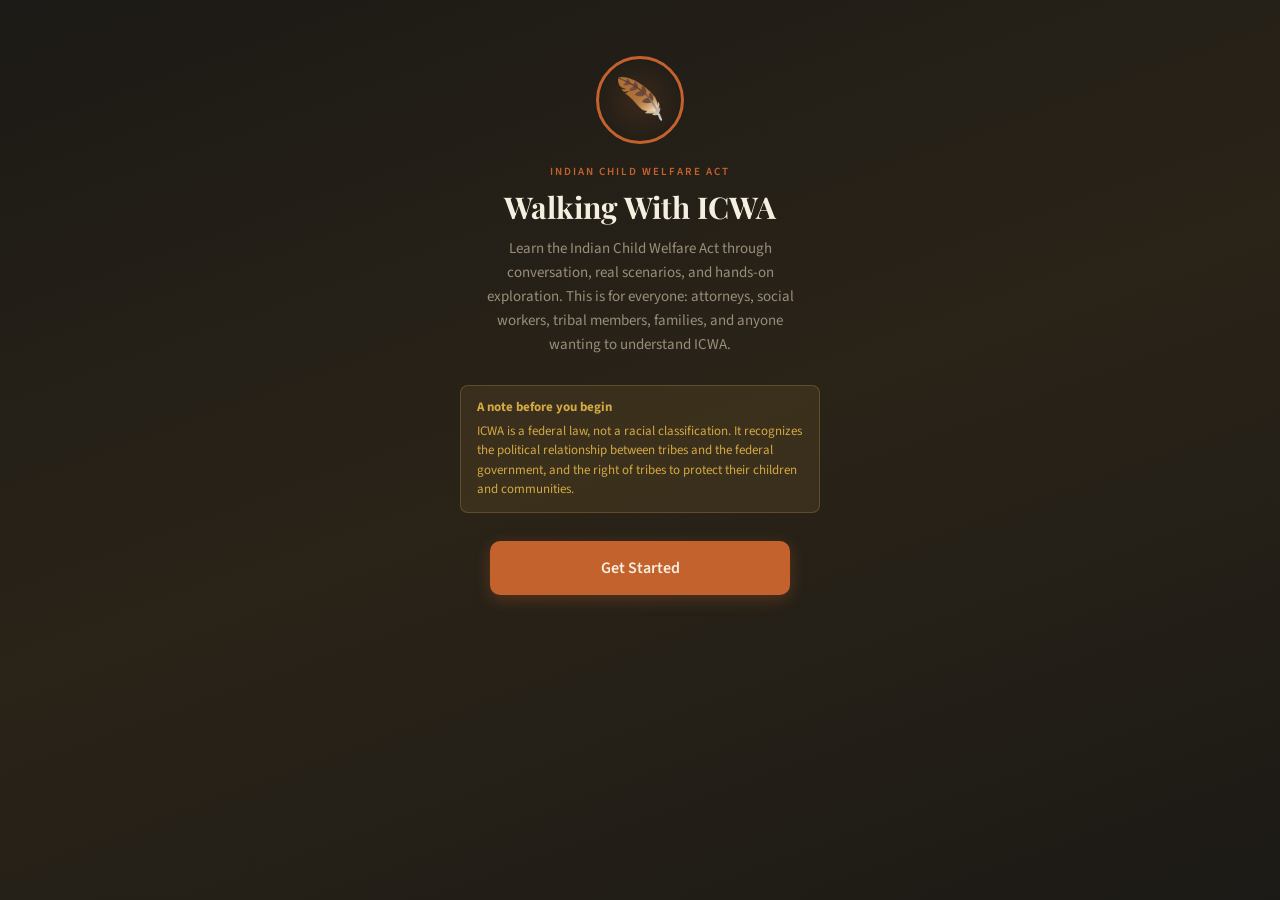
==== index.html @ f2e92f25 "moving around" ====
<!DOCTYPE html>
<html lang="en">
<head>
<meta charset="UTF-8">
<meta name="viewport" content="width=device-width, initial-scale=1.0, maximum-scale=1.0, user-scalable=no">
<title>Walking With ICWA</title>
<link href="https://fonts.googleapis.com/css2?family=Playfair+Display:wght@400;700&family=Source+Sans+3:wght@300;400;600&display=swap" rel="stylesheet">
<link rel="stylesheet" href="style.css">
</head>
<body>

<!-- ════════════ WELCOME ════════════ -->
<div id="screen-welcome" class="screen active">
  <div class="welcome-hero">
    <div class="welcome-badge-ring"><span>🪶</span></div>
    <div class="welcome-eyebrow">Indian Child Welfare Act</div>
    <h1 class="welcome-title">Walking With ICWA</h1>
    <p class="welcome-subtitle">Learn the Indian Child Welfare Act through conversation, real scenarios, and hands-on exploration. This is for everyone: attorneys, social workers, tribal members, families, and anyone wanting to understand ICWA.</p>
    <div class="welcome-note">
      <strong>A note before you begin</strong>
      ICWA is a federal law, not a racial classification. It recognizes the political relationship between tribes and the federal government, and the right of tribes to protect their children and communities.
    </div>
    <button class="btn-primary" onclick="showScreen('screen-perception')">Get Started</button>
  </div>
</div>

<!-- ════════════ PERCEPTION QUIZ ════════════ -->
<div id="screen-perception" class="screen scrollable">
  <div class="topbar"><span class="topbar-title">Before We Begin</span><div></div></div>
  <div style="flex:1;overflow-y:auto;-webkit-overflow-scrolling:touch;overscroll-behavior-y:contain;padding-bottom:40px;">
    <div class="perception-card">
      <p style="text-align: center;">These answers are not recorded. There are no wrong answers.</p>
    </div>
    <div class="perception-card">
      <div class="card-title">How familiar are you with ICWA?</div>
      <div class="level-selector">
        <button class="level-btn" onclick="setPerception(0,this)">Just Getting Started</button>
        <button class="level-btn" onclick="setPerception(0,this)">I Know a Little</button>
        <button class="level-btn" onclick="setPerception(0,this)">Pretty Familiar</button>
      </div>
    </div>
    <div class="perception-card">
      <div class="card-title">What brings you here?</div>
      <div class="level-selector">
        <button class="level-btn" onclick="setPerception(1,this)">Work / Career</button>
        <button class="level-btn" onclick="setPerception(1,this)">Personal / Family</button>
        <button class="level-btn" onclick="setPerception(1,this)">School / Learning</button>
        <button class="level-btn" onclick="setPerception(1,this)">Community / Tribal</button>
      </div>
    </div>
    <div style="padding:20px 16px;text-align:center;">
      <button class="btn-primary" onclick="finishPerception()">Continue</button>
    </div>
  </div>
</div>

<!-- ════════════ TIMELINE ════════════ -->
<div id="screen-timeline" class="screen scrollable">
  <div class="topbar">
    <button class="back-btn" onclick="showScreen('screen-hub')">Back</button>
    <span class="topbar-title">The Story of ICWA</span>
    <div></div>
  </div>
  <div style="flex:1;overflow-y:auto;-webkit-overflow-scrolling:touch;overscroll-behavior-y:contain;padding-bottom:100px;">
    <div class="perception-card">
      <p>Before we explore the details, let us walk through the history. Understanding where ICWA came from helps everything else make sense. <strong>Tap any event to learn more.</strong></p>
    </div>
    <div class="timeline-section">
      <div class="timeline-heading">A Brief History of ICWA</div>
      <div class="timeline" id="timeline-container"></div>
    </div>
    <button class="btn-primary" onclick="showScreen('screen-hub')" style="margin-bottom:20px;">Continue to Learn</button>
  </div>
  <nav class="nav-bottom">
    <button class="nav-item" onclick="showScreen('screen-hub')"><span>🗺</span><span>Explore</span></button>
    <button class="nav-item active" onclick="showScreen('screen-timeline')"><span>🕐</span><span>Timeline</span></button>
    <button class="nav-item" onclick="showScreen('screen-badges')"><span>🏅</span><span>Badges</span></button>
    <button class="nav-item" onclick="showScreen('screen-thankyou')"><span>🪶</span><span>Thank You</span></button>
  </nav>
</div>

<!-- ════════════ HUB ════════════ -->
<div id="screen-hub" class="screen scrollable">
  <div class="topbar">
    <span class="topbar-title">Walking With ICWA</span>
    <div class="badge-count"><span>🏅</span><span id="badge-count-display">0 / 12</span></div>
  </div>
  <div style="flex:1;overflow-y:auto;-webkit-overflow-scrolling:touch;overscroll-behavior-y:contain;padding-bottom:90px;text-align:center;">
    <div class="hub-header">
      <div class="hub-greeting">Where would you like to explore?</div>
      <h2 class="hub-title">Choose Your Path</h2>
      <p class="hub-desc">Each section walks you through ICWA from a different angle. You do not need to go in order. Every section starts simple and builds from there.</p>
      <button class="btn-secondary btn-full" onclick="openResources()">📚 Resources</button>
    </div>
    <div class="progress-label"><span>Overall Progress</span><span id="progress-pct">0%</span></div>
    <div class="progress-bar-wrap"><div class="progress-bar-fill" id="progress-bar" style="width:0%"></div></div>

    <div class="category-cards">
      <div class="category-card card-courthouse" onclick="openSection('courthouse')">
        <div class="card-inner">
          <div class="card-emoji">⚖️</div>
          <div class="card-content">
            <div class="card-category" style="color:#d08060">Legal Process</div>
            <div class="card-title">The Courthouse</div>
            <div class="card-desc">Court proceedings, roles, legal standards, and what the law requires at each stage.</div>
            <div class="card-progress-bar"><div class="card-progress-fill" id="prog-courthouse" style="width:0%"></div></div>
          </div>
          <div class="card-status status-available" id="status-courthouse">Start</div>
        </div>
      </div>
      <div class="category-card card-court" onclick="openSection('court-knowledge')">
        <div class="card-inner">
          <div class="card-emoji">📜</div>
          <div class="card-content">
            <div class="card-category" style="color:#b090e0">Court Language</div>
            <div class="card-title">Court Knowledge</div>
            <div class="card-desc">Legal terms, language, and how courts work.</div>
            <div class="card-progress-bar"><div class="card-progress-fill" id="prog-court-knowledge" style="width:0%"></div></div>
          </div>
          <div class="card-status status-available" id="status-court-knowledge">Start</div>
        </div>
      </div>
      <div class="category-card card-tribe" onclick="openSection('tribal')">
        <div class="card-inner">
          <div class="card-emoji">🦅</div>
          <div class="card-content">
            <div class="card-category" style="color:#80b080">Tribal Government</div>
            <div class="card-title">Tribe, Sovereignty and Notice</div>
            <div class="card-desc">Tribal jurisdiction, sovereignty, the importance of notice, and working with tribes as partners.</div>
            <div class="card-progress-bar"><div class="card-progress-fill" id="prog-tribal" style="width:0%"></div></div>
          </div>
          <div class="card-status status-available" id="status-tribal">Start</div>
        </div>
      </div>
      <div class="category-card card-household" onclick="openSection('household')">
        <div class="card-inner">
          <div class="card-emoji">🏠</div>
          <div class="card-content">
            <div class="card-category" style="color:#80b0d0">The Family</div>
            <div class="card-title">Household, Placement and Best Interest</div>
            <div class="card-desc">Families, placements, active efforts, and what "best interest" really means under ICWA.</div>
            <div class="card-progress-bar"><div class="card-progress-fill" id="prog-household" style="width:0%"></div></div>
          </div>
          <div class="card-status status-available" id="status-household">Start</div>
        </div>
      </div>
    </div>

    <div class="section-label">Real Scenarios</div>
    <div class="category-cards">
      <div class="category-card card-hypo" onclick="openHypo(0)">
        <div class="card-inner">
          <div class="card-emoji">📂</div>
          <div class="card-content">
            <div class="card-category" style="color:var(--clay)">Hypothetical 1</div>
            <div class="card-title">The Case of A.N.</div>
            <div class="card-desc">A 7-year-old Blackfeet child in non-Native foster care for 12 months. Extended family has not been explored.</div>
            <div class="hypo-tags"><span class="hypo-tag">Placement Preferences</span><span class="hypo-tag">Diligent Search</span><span class="hypo-tag">Tribal Consultation</span></div>
          </div>
          <div class="card-status status-available" id="status-hypo0">Start</div>
        </div>
      </div>
      <div class="category-card card-hypo" onclick="openHypo(1)">
        <div class="card-inner">
          <div class="card-emoji">📂</div>
          <div class="card-content">
            <div class="card-category" style="color:var(--clay)">Hypothetical 2</div>
            <div class="card-title">The Case of E.L.</div>
            <div class="card-desc">A 4-year-old Crow Tribe member whose fit father is being denied custody over work hours and apartment size.</div>
            <div class="hypo-tags"><span class="hypo-tag">Active Efforts</span><span class="hypo-tag">Placement Preferences</span></div>
          </div>
          <div class="card-status status-available" id="status-hypo1">Start</div>
        </div>
      </div>
      <div class="category-card card-hypo" onclick="openHypo(2)">
        <div class="card-inner">
          <div class="card-emoji">📂</div>
          <div class="card-content">
            <div class="card-category" style="color:var(--clay)">Hypothetical 3</div>
            <div class="card-title">The Case of K.G.</div>
            <div class="card-desc">A 10-year-old Three Affiliated Tribes member living safely with her grandmother, but the state opened a case anyway.</div>
            <div class="hypo-tags"><span class="hypo-tag">Evidentiary Burdens</span><span class="hypo-tag">Indian Custodian Rights</span></div>
          </div>
          <div class="card-status status-available" id="status-hypo2">Start</div>
        </div>
      </div>
    </div>

    <div class="section-label">Building a Case</div>
    <div class="category-cards">
      <div class="category-card card-building" onclick="openSection('case-builder')">
        <div class="card-inner">
          <div class="card-emoji">📋</div>
          <div class="card-content">
            <div class="card-category" style="color:#c8a830">Case Work</div>
            <div class="card-title">Building an ICWA Case</div>
            <div class="card-desc">Walk through the steps of an ICWA case from start to finish.</div>
          </div>
          <div class="card-status status-available">View</div>
        </div>
      </div>
    </div>

    <div class="badges-preview">
      <div class="badges-preview-title">Your Badges</div>
      <div class="badges-row" id="badges-display"></div>
    </div>

    <div style="padding: 16px 16px 8px;">
      <button class="btn-danger" onclick="confirmReset()">↺ Reset All Progress</button>
    </div>
    <div style="height:10px;"></div>
  </div>
  <nav class="nav-bottom">
    <button class="nav-item active" onclick="showScreen('screen-hub')"><span>🗺</span><span>Explore</span></button>
    <button class="nav-item" onclick="showScreen('screen-timeline')"><span>🕐</span><span>Timeline</span></button>
    <button class="nav-item" onclick="showScreen('screen-badges')"><span>🏅</span><span>Badges</span></button>
    <button class="nav-item" onclick="showScreen('screen-thankyou')"><span>🪶</span><span>Thank You</span></button>
  </nav>
</div>

<!-- ════════════ DIALOGUE ════════════ -->
<div id="screen-dialogue" class="screen">
  <div class="dialogue-topbar">
    <button class="back-btn" onclick="exitDialogue()">← Back</button>
    <div class="dialogue-progress-wrap"><div class="dialogue-progress-fill" id="dialogue-progress" style="width:0%"></div></div>
    <span class="dialogue-progress-text" id="dialogue-progress-text">1/5</span>
  </div>
  <div class="dialogue-area" id="dialogue-area"></div>
  <div class="choices-bar" id="choices-bar"></div>
</div>

<!-- ════════════ RESULTS ════════════ -->
<div id="screen-results" class="screen scrollable">
  <div class="topbar">
    <button class="back-btn" onclick="showScreen('screen-hub')">Home</button>
    <span class="topbar-title">Results</span>
    <div></div>
  </div>
  <div style="flex:1;overflow-y:auto;-webkit-overflow-scrolling:touch;overscroll-behavior-y:contain;padding:20px 16px 60px;" id="results-content"></div>
</div>

<!-- ════════════ BADGES ════════════ -->
<div id="screen-badges" class="screen scrollable">
  <div class="topbar">
    <button class="back-btn" onclick="showScreen('screen-hub')">Back</button>
    <span class="topbar-title">My Progress</span>
    <div></div>
  </div>
  <div style="flex:1;overflow-y:auto;-webkit-overflow-scrolling:touch;overscroll-behavior-y:contain;padding-bottom:90px;">
    <div style="padding:24px 20px;text-align:center;">
      <div style="font-size:48px;margin-bottom:12px;">🪶</div>
      <h2 style="font-family:'Playfair Display',serif;font-size:22px;color:var(--cream);margin-bottom:8px;">Your Badges</h2>
      <p style="font-size:14px;color:var(--light);line-height:1.5;" id="badge-count-text">0 of 12 earned</p>
    </div>
    <div class="badges-grid" id="badges-grid"></div>
    <div class="perception-card" style="text-align:center;">
      <p>Complete sections and scenarios to earn badges. Score 80% or higher on a section to unlock its badge.</p>
    </div>
  </div>
  <nav class="nav-bottom">
    <button class="nav-item" onclick="showScreen('screen-hub')"><span>🗺</span><span>Explore</span></button>
    <button class="nav-item" onclick="showScreen('screen-timeline')"><span>🕐</span><span>Timeline</span></button>
    <button class="nav-item active" onclick="showScreen('screen-badges')"><span>🏅</span><span>Badges</span></button>
    <button class="nav-item" onclick="showScreen('screen-thankyou')"><span>🪶</span><span>Thank You</span></button>
  </nav>
</div>

<!-- ════════════ THANK YOU ════════════ -->
<div id="screen-thankyou" class="screen scrollable">
  <div class="topbar">
    <button class="back-btn" onclick="showScreen('screen-hub')">Back</button>
    <span class="topbar-title">Thank You</span>
    <div></div>
  </div>
  <div style="flex:1;overflow-y:auto;-webkit-overflow-scrolling:touch;overscroll-behavior-y:contain;padding-bottom:90px;">
    <div class="thankyou-content">
      <div class="thankyou-icon">🌱</div>
      <h2 class="thankyou-title">Keep Walking Forward</h2>
      <p class="thankyou-text">ICWA exists to ensure that Native children remain connected to Native families and communities. Every person who learns these protections helps keep that promise alive.</p>
      <p class="thankyou-text" style="font-weight:600;">Thank you for taking the time to learn.</p>
      <p class="thankyou-text" style="font-size:12px;margin-top:16px;">from the University of Montana</p>
      <button class="btn-secondary" onclick="showScreen('screen-hub')" style="margin-top:20px;">Back to Home</button>
    </div>
  </div>
  <nav class="nav-bottom">
    <button class="nav-item" onclick="showScreen('screen-hub')"><span>🗺</span><span>Explore</span></button>
    <button class="nav-item" onclick="showScreen('screen-timeline')"><span>🕐</span><span>Timeline</span></button>
    <button class="nav-item" onclick="showScreen('screen-badges')"><span>🏅</span><span>Badges</span></button>
    <button class="nav-item active" onclick="showScreen('screen-thankyou')"><span>🪶</span><span>Thank You</span></button>
  </nav>
</div>

<!-- ════════════ BADGE POPUP ════════════ -->
<div class="badge-popup-overlay" id="badge-popup">
  <div class="badge-popup">
    <div class="popup-circle" id="popup-badge-icon"></div>
    <h3 id="popup-badge-name">Badge Earned!</h3>
    <p id="popup-badge-desc"></p>
    <button class="btn-primary btn-small" onclick="closeBadgePopup()">Nice!</button>
  </div>
</div>

<!-- ════════════ RESOURCES MODAL ════════════ -->
<div class="modal-overlay" id="resources-modal" onclick="closeResources(event)">
  <div class="modal-sheet">
    <div class="modal-handle"></div>
    <div class="modal-title">📚 Resources</div>
    <div class="modal-subtitle">Explore these materials to deepen your understanding of ICWA.</div>
    <a class="resource-link" href="https://notebooklm.google.com/notebook/f80e477f-df76-4212-a3fa-c76956ee834d" target="_blank" rel="noopener noreferrer">
      <div class="resource-icon">🗒️</div>
      <div class="resource-info">
        <div class="resource-name">ICWA Notebook</div>
        <div class="resource-desc">Curated reference materials and notes on ICWA law and practice.</div>
      </div>
      <div class="resource-arrow">↗</div>
    </a>
    <a class="resource-link" href="https://turtletalk.blog/?s=ICWA" target="_blank" rel="noopener noreferrer">
      <div class="resource-icon">🐢</div>
      <div class="resource-info">
        <div class="resource-name">Turtle Talk Blog — ICWA</div>
        <div class="resource-desc">Legal analysis, news, and commentary on Indian law including ICWA from leading tribal law scholars.</div>
      </div>
      <div class="resource-arrow">↗</div>
    </a>
    <button class="modal-close" onclick="closeResources()">Close</button>
  </div>
</div>

<!-- ════════════ RESET CONFIRM MODAL ════════════ -->
<div class="modal-overlay" id="reset-modal" onclick="closeResetModal(event)">
  <div class="reset-modal" style="margin:auto;">
    <h3>Reset All Progress?</h3>
    <p>This will clear all your badges, section progress, and results. This cannot be undone.</p>
    <div class="reset-modal-btns">
      <button class="reset-cancel" onclick="closeResetModal()">Cancel</button>
      <button class="reset-confirm" onclick="doReset()">Reset</button>
    </div>
  </div>
</div>

<!-- ════════════ DEFINITION TOOLTIP ════════════ -->
<div class="def-tooltip" id="def-tooltip">
  <button class="def-tooltip-close" onclick="closeTooltip()">×</button>
  <span id="def-tooltip-text"></span>
</div>

<script>
// ══════════════════════ STATE ══════════════════════
const state = {
  badges: {},
  sectionProgress: { courthouse: 0, tribal: 0, household: 0, 'court-knowledge': 0 },
  sectionDone: {},
  currentSection: null,
  currentStep: 0,
  dialogueHistory: [],
  results: [],
  defLookupCount: 0
};

// ══════════════════════ DEFINITIONS ══════════════════════
const definitions = {
  'ICWA': 'The Indian Child Welfare Act, a federal law passed in 1978 that sets standards for removing Indian children from their families and placing them in foster or adoptive homes that reflect Indian cultural values.',
  'Indian Child': 'Under ICWA, any unmarried person under 18 who is either a member of a federally recognized tribe, or eligible for membership and has a biological parent who is a member.',
  'Indian Custodian': 'Any Indian person who has legal custody of an Indian child under tribal law or custom, or under state law. This can include grandparents, aunts, uncles, or other extended family.',
  'Active Efforts': 'Affirmative, active, thorough, and timely efforts to provide services and support designed to prevent the breakup of an Indian family. A higher standard than "reasonable efforts."',
  'Placement Preferences': 'ICWA requires a specific order: (1) extended family, (2) foster home licensed by the tribe, (3) Indian foster home, (4) institution approved by the tribe.',
  'Qualified Expert Witness': 'A person with specific knowledge of the tribe\'s culture and customs who must testify before a child can be placed in foster care or before parental rights can be terminated.',
  'QEW': 'Qualified Expert Witness. Must testify before a child can be placed in foster care or before parental rights can be terminated.',
  'Tribal Sovereignty': 'The right of tribes to govern themselves. Under ICWA, tribes have exclusive jurisdiction over Indian children who live on the reservation.',
  'Transfer of Jurisdiction': 'Moving a case from state court to tribal court. Parents, the Indian custodian, or the tribe can request this transfer.',
  'Termination of Parental Rights': 'A court order that permanently ends the legal parent-child relationship. Under ICWA, requires evidence beyond a reasonable doubt plus QEW testimony.',
  'TPR': 'Termination of Parental Rights. Requires the highest standard of proof: beyond a reasonable doubt.',
  'Foster Care Placement': 'Placing a child in a licensed home away from parents. Under ICWA, requires clear and convincing evidence plus QEW testimony.',
  'Clear and Convincing Evidence': 'A standard of proof higher than "more likely than not" but lower than "beyond a reasonable doubt." Required for foster care placement in ICWA cases.',
  'Beyond a Reasonable Doubt': 'The highest standard of proof in American law. Required for TPR in ICWA cases.',
  'Diligent Search': 'Thorough efforts to find and contact extended family, tribal members, and other preferred placements before placing outside preferences.',
  'DN': 'Dependency and Neglect. The type of court case filed when the state believes a child is being abused or neglected.',
  'ICWA Designated Agent': 'The person designated by a tribe to receive official ICWA notices.',
  'Good Cause': 'The legal standard to justify placing a child outside ICWA placement preferences. Must be documented with specific reasons.',
  'Concurrent Jurisdiction': 'When both state and tribal courts have authority to hear a case.',
  'Exclusive Jurisdiction': 'When only one court has authority. Tribal courts have this for Indian children domiciled on a reservation.',
  'MICWA': 'Montana Indian Child Welfare Act. Montana\'s state law that mirrors and sometimes expands upon federal ICWA.',
  'Intervene': 'The right of a tribe to formally join a state court case involving an Indian child at any point.',
  'BIA': 'Bureau of Indian Affairs. Federal agency that receives ICWA notices and maintains tribal enrollment records.',
  'GAL': 'Guardian ad Litem. A person appointed by the court to represent the best interests of a child.',
  'CASA': 'Court Appointed Special Advocate. A trained volunteer appointed to advocate for a child\'s best interests.',
  'Adjudication': 'The court process where a judge determines whether allegations (like abuse or neglect) have been proven.',
  'Disposition': 'After adjudication, the judge decides what services, placements, or actions are needed.',
  'Preponderance of Evidence': 'A standard of proof meaning "more likely than not." NOT sufficient for ICWA foster care placements.',
  'Respondent': 'The person (usually a parent) who must respond to allegations in a court case.',
  'Petitioner': 'The party who files the case. In DN cases, usually the state or county child welfare department.'
};

// ══════════════════════ BADGES ══════════════════════
const allBadges = [
  { id: 'timeline', icon: '📖', name: 'History Walker', desc: 'Learned the history of ICWA' },
  { id: 'courthouse', icon: '⚖️', name: 'Court Navigator', desc: 'Completed The Courthouse section with 80%+' },
  { id: 'tribal', icon: '🦅', name: 'Sovereignty Scholar', desc: 'Completed Tribal Government section with 80%+' },
  { id: 'household', icon: '🏠', name: 'Family Advocate', desc: 'Completed The Household section with 80%+' },
  { id: 'court-knowledge', icon: '📜', name: 'Legal Linguist', desc: 'Completed Court Knowledge section with 80%+' },
  { id: 'hypo1', icon: '🔍', name: 'Case Analyst I', desc: 'Worked through the case of A.N.' },
  { id: 'hypo2', icon: '🔎', name: 'Case Analyst II', desc: 'Worked through the case of E.L.' },
  { id: 'hypo3', icon: '🔬', name: 'Case Analyst III', desc: 'Worked through the case of K.G.' },
  { id: 'case-builder', icon: '📋', name: 'Case Builder', desc: 'Walked through building an ICWA case' },
  { id: 'perception', icon: '🧠', name: 'Self Aware', desc: 'Completed the perception check' },
  { id: 'definitions', icon: '📚', name: 'Wordsmith', desc: 'Looked up 5 or more definitions' },
  { id: 'all-sections', icon: '🏆', name: 'ICWA Champion', desc: 'Completed all main sections with 80%+' }
];

// ══════════════════════ TIMELINE ══════════════════════
const timelineEvents = [
  { year: 'Pre-1800s', title: 'Tribal Nations Care for Their Own', desc: 'For thousands of years, tribal nations maintained their own systems for caring for children. Extended family and community played central roles in raising children.' },
  { year: '1800s–1960s', title: 'Boarding School Era', desc: 'The U.S. government forcibly removed Native children from their families and sent them to boarding schools designed to eliminate Native languages, cultures, and identities.' },
  { year: '1969–1974', title: 'Crisis Documented', desc: 'The Association on American Indian Affairs found that 25 to 35 percent of all Native children were being removed from their homes. Of those, 85 percent were placed outside their communities.' },
  { year: '1974', title: 'Senate Hearings Begin', desc: 'The U.S. Senate held hearings on Indian child welfare. Tribal leaders testified about caseworkers who made removal decisions based on ignorance and bias.' },
  { year: 'November 8, 1978', title: 'ICWA Becomes Law', desc: 'Congress passed the Indian Child Welfare Act, establishing minimum federal standards for state custody proceedings involving Native children. Tribal courts gained jurisdiction.' },
  { year: '1991', title: 'Montana ICWA Enacted', desc: 'Montana adopted its own state ICWA, offering stronger protections in some areas and clarifying responsibilities of state agencies and courts.' },
  { year: '2016', title: 'BIA Final Rule', desc: 'The Bureau of Indian Affairs issued comprehensive federal regulations (25 CFR Part 23), standardizing how ICWA must be implemented by states.' },
  { year: '2018–2019', title: 'Constitutional Challenge', desc: 'In Brackeen v. Zinke, a federal judge struck down parts of ICWA. The Fifth Circuit reversed, finding ICWA is based on political classification, not race.' },
  { year: 'June 2023', title: 'Supreme Court Upholds ICWA', desc: 'In Haaland v. Brackeen, the Supreme Court ruled 7-2 to uphold ICWA, confirming it is based on the political status of tribal members, not race.' },
  { year: '2025', title: 'MICWA Extended', desc: 'Governor Gianforte signed a bill extending MICWA indefinitely, demonstrating bipartisan commitment to keeping Indian children connected to their families and cultures.' },
  { year: 'Today', title: 'The Work Continues', desc: 'Native children are still removed at disproportionate rates. In Montana, Native children are about 9% of the child population but over a third of children in foster care.' }
];

// ══════════════════════ DIALOGUE CONTENT ══════════════════════
const sectionDialogues = {
  courthouse: [
    { guide: "Welcome to the Courthouse. When a child might be in danger, the state can file a case in court. In ICWA cases, these are usually Dependency and Neglect cases, or DN cases. Do you know what kicks off an ICWA case in court?", choices: [
      { text: "When a case involves an Indian child as defined by ICWA", correct: true, feedback: "That is right. An ICWA case begins when a child custody proceeding involves an Indian child — someone under 18 who is a member of a federally recognized tribe, or is eligible for membership and has a parent who is a member. This is a political classification based on tribal membership, not a racial one." },
      { text: "When anyone with Native heritage is involved in a case", correct: false, feedback: "Not quite. ICWA does not apply based on heritage alone. It applies when the child is a member of a federally recognized tribe, or is eligible for membership and has a parent who is a member. This is a political classification reflecting the government-to-government relationship between tribes and the United States." },
      { text: "Only when the tribe asks the court to apply it", correct: false, feedback: "Actually, the court has its own duty to determine if ICWA applies. Courts must ask about Native ancestry early in any child welfare case. ICWA applies whether or not the tribe has been involved yet." }
    ]},
    { guide: "Good. There is someone in ICWA cases called a Qualified Expert Witness, or QEW. Why does the court need a QEW?", choices: [
      { text: "To testify about the tribe's culture and whether keeping the child with the parent would cause harm", correct: true, feedback: "Exactly. A QEW must testify before a child can be placed in foster care or before parental rights can be terminated. The QEW has knowledge of the tribe's culture and customs and helps the court understand whether continued custody is likely to result in serious harm." },
      { text: "To represent the child in court like a lawyer", correct: false, feedback: "That role belongs to a Guardian ad Litem (GAL). The QEW provides expert testimony about the tribe's cultural standards before the court can decide about foster care or ending parental rights." },
      { text: "To make the final decision about where the child goes", correct: false, feedback: "The judge makes the final decision. But the QEW must testify before the court can order foster care or terminate parental rights. Their testimony helps the court understand the tribal context." }
    ]},
    { guide: "Let us talk about evidence standards. For foster care placement, the court needs 'clear and convincing evidence' plus QEW testimony. For termination of parental rights, it needs something even higher. What is the standard for TPR?", choices: [
      { text: "Beyond a reasonable doubt, the same standard used in criminal cases", correct: true, feedback: "Right. TPR under ICWA requires beyond a reasonable doubt — the highest standard in American law, the same used in criminal cases. Congress set this high bar because ending the parent-child relationship is one of the most serious actions a court can take." },
      { text: "Clear and convincing evidence, same as foster care", correct: false, feedback: "That is the standard for foster care, not TPR. For termination of parental rights, ICWA requires beyond a reasonable doubt — even higher. These higher bars exist to prevent unnecessary family separation." },
      { text: "Preponderance of the evidence, meaning more likely than not", correct: false, feedback: "Preponderance is the lowest standard and is not used for either foster care or TPR under ICWA. For foster care: clear and convincing evidence. For TPR: beyond a reasonable doubt." }
    ]},
    { guide: "One important right is the tribe's ability to intervene. What does it mean when a tribe 'intervenes' in a case?", choices: [
      { text: "The tribe formally joins the case as a party and can participate in all proceedings", correct: true, feedback: "Correct. When a tribe intervenes, it becomes a full party to the case — it can present evidence, call witnesses, file motions, and participate in hearings. Under ICWA, the tribe has the right to intervene at any point." },
      { text: "The tribe takes over the case completely from the state", correct: false, feedback: "That is closer to 'transfer of jurisdiction,' a separate process. Intervention means the tribe joins as a party alongside other parties. Transfer of jurisdiction would move the entire case to tribal court." },
      { text: "The tribe gives advice but cannot actually participate in hearings", correct: false, feedback: "Intervention is much stronger. When a tribe intervenes, it becomes a full legal party with the right to present evidence, cross-examine witnesses, file motions, and make arguments." }
    ]},
    { guide: "A parent, Indian custodian, or the tribe can request a case be transferred from state court to tribal court. When can a state court deny this transfer?", choices: [
      { text: "Only if a biological parent objects, if the tribal court declines, or if there is good cause", correct: true, feedback: "Right. The state court must transfer unless: (1) a biological parent objects, (2) the tribal court declines, or (3) there is good cause. The presumption is in favor of transfer, reflecting ICWA's recognition of tribal sovereignty." },
      { text: "Whenever the state court thinks it would be better for the child", correct: false, feedback: "The state court cannot simply decide it would be better. ICWA creates a presumption in favor of transfer. The only exceptions are: parent objects, tribal court declines, or good cause exists." },
      { text: "State courts can never deny a transfer request", correct: false, feedback: "There are three specific circumstances for denial: parent objects, tribal court declines, or good cause. But outside those three, the state court must transfer." }
    ]}
  ],
  tribal: [
    { guide: "Welcome to the Tribal Government section. ICWA is based on a political relationship, not a racial one. Why is this distinction so important?", choices: [
      { text: "Because tribal membership is a political classification tied to sovereignty, like citizenship in a nation", correct: true, feedback: "Exactly. Tribes are sovereign nations with a government-to-government relationship with the United States. Tribal membership is a political classification, similar to citizenship. The Supreme Court confirmed this in Haaland v. Brackeen in 2023." },
      { text: "Because it means ICWA only applies to some Native people", correct: false, feedback: "The fundamental point is about political status. Tribal membership is a political classification based on sovereignty, not race. The Supreme Court upheld this in 2023." },
      { text: "I am not sure why it matters", correct: false, feedback: "This is one of the most important things to understand. Tribal membership is political, not racial. The Supreme Court confirmed this in 2023 when it upheld ICWA 7-2. Understanding this protects ICWA from constitutional challenges." }
    ]},
    { guide: "Each tribe designates a specific person to receive ICWA notices — the ICWA Designated Agent. Why is proper notice to the tribe so critical?", choices: [
      { text: "Because the tribe has a right to know about the case and participate in decisions about their children", correct: true, feedback: "Correct. Notice is one of ICWA's core protections. Without it, the tribe cannot intervene, request transfer, participate in placement decisions, or provide a QEW. If notice was not properly given, the entire proceeding can be invalidated." },
      { text: "It is just a formality the court has to follow", correct: false, feedback: "Far more than a formality. Without proper notice, the tribe cannot exercise its rights. If notice was not given, a parent, custodian, or tribe can petition to invalidate the entire proceeding." },
      { text: "So the tribe can provide financial support for the family", correct: false, feedback: "While tribes may provide support, the primary reason is legal. The tribe has sovereign rights in cases involving its children. Notice allows them to intervene, request transfer, and provide a QEW." }
    ]},
    { guide: "When does a tribal court have exclusive jurisdiction — meaning the state court has no say?", choices: [
      { text: "When the child lives on or is domiciled on the reservation, or is a ward of the tribal court", correct: true, feedback: "Right. In these situations, the state court cannot hear the case at all. This reflects the principle that tribes are best positioned to make decisions about their own children within their own territory." },
      { text: "Tribal courts always have exclusive jurisdiction over Indian children", correct: false, feedback: "Not quite. Exclusive jurisdiction applies when the child lives on or is domiciled on the reservation, or is a ward of the tribal court. For off-reservation children, jurisdiction may be concurrent." },
      { text: "Only when both parents are tribal members", correct: false, feedback: "Jurisdiction depends on where the child lives or is domiciled, not on both parents being members." }
    ]},
    { guide: "Tribes can also establish their own placement preferences by tribal resolution. Why would a tribe do this?", choices: [
      { text: "To reflect the tribe's own cultural values, family structures, and community standards", correct: true, feedback: "Exactly. ICWA allows tribes to establish different placement preferences by resolution. Each tribe has unique culture and family structures. This is tribal sovereignty in action." },
      { text: "To make it harder for the state to place children", correct: false, feedback: "It is about reflecting the tribe's own cultural values. Each tribe knows its community best, and ICWA respects that knowledge." },
      { text: "Tribes cannot change ICWA's placement preferences", correct: false, feedback: "Actually, Section 1915(c) specifically gives tribes this power. This is an important expression of tribal sovereignty." }
    ]},
    { guide: "What is one of the biggest barriers to ICWA working the way it should?", choices: [
      { text: "Poor communication and lack of relationship building between agencies and tribes", correct: true, feedback: "This is one of the most common issues. When departments and courts do not build relationships with tribal ICWA workers, things fall through the cracks. Building real, ongoing communication is one of the most effective things any professional can do." },
      { text: "Tribes not wanting to participate in state cases", correct: false, feedback: "Tribes are deeply invested in cases involving their children. The bigger barrier is often on the state side: failing to send timely notices or not building needed relationships." },
      { text: "ICWA being too complicated to follow", correct: false, feedback: "ICWA's procedures are straightforward. The bigger challenge is building the relationships that make compliance natural." }
    ]}
  ],
  household: [
    { guide: "Welcome to the Household. ICWA requires 'active efforts' to keep Indian families together. How is this different from the 'reasonable efforts' used in non-ICWA cases?", choices: [
      { text: "Active efforts is a higher standard that requires hands-on help, not just making referrals", correct: true, feedback: "Correct. Active efforts goes beyond providing a list of services. It means actively helping the family: driving them to appointments, helping find housing, connecting with culturally relevant programs. The difference is between handing someone a map and walking with them." },
      { text: "They are basically the same thing", correct: false, feedback: "They are not. Reasonable efforts generally means offering services and referrals. Active efforts is a higher bar — it means actively helping the family, not just pointing them toward resources." },
      { text: "Active efforts means the family has to do more work", correct: false, feedback: "Actually the opposite. Active efforts places the greater responsibility on the department. The work falls on the system, not the family." }
    ]},
    { guide: "When an Indian child cannot stay with their parents, ICWA spells out placement preferences. For foster care, what is the preferred order?", choices: [
      { text: "Extended family, then a tribal foster home, then an Indian foster home, then a tribally approved institution", correct: true, feedback: "That is the correct order. Each option must be considered in order before moving to the next." },
      { text: "Whoever the court thinks is the best fit", correct: false, feedback: "ICWA does not leave placement up to general discretion. It establishes a specific order. The court can only deviate with documented good cause." },
      { text: "The child's tribe first, then other Indian families, then extended family", correct: false, feedback: "Close, but extended family comes first. The correct order is: (1) extended family, (2) tribal foster home, (3) Indian foster home, (4) tribally approved institution." }
    ]},
    { guide: "Before placing a child outside the preferences, the department must conduct a diligent search. What does that mean in practice?", choices: [
      { text: "Thoroughly searching for extended family, tribal members, and other preferred placements and documenting every step", correct: true, feedback: "Right. A diligent search means making real, documented efforts to find family members and preferred placements. You cannot say preferred placements are unavailable if you never truly looked." },
      { text: "Checking if the tribe has a list of foster homes available", correct: false, feedback: "That is only one small piece. A diligent search is much broader — reaching out to extended family on both sides, contacting the tribe, exploring all connections, and documenting everything." },
      { text: "Asking the parents if they know anyone who can take the child", correct: false, feedback: "While asking parents is part of it, a diligent search goes much further. The department must independently contact the tribe, search for extended family, and document every effort." }
    ]},
    { guide: "An Indian custodian is not just a parent. Under ICWA, who can be an Indian custodian?", choices: [
      { text: "Any Indian person who has legal custody of an Indian child under tribal law or custom, or state law", correct: true, feedback: "Correct. This is broader than many realize. An Indian custodian could be a grandparent, aunt, uncle, or other relative who has custody through legal proceedings or through tribal custom." },
      { text: "Only the child's biological parents", correct: false, feedback: "An Indian custodian is specifically someone other than the parent who has legal custody. This includes grandparents, aunts, uncles, and others." },
      { text: "Only someone officially appointed by the tribal court", correct: false, feedback: "It is broader. Custody through tribal law, tribal custom, or state law all count. Customary care arrangements recognized within the tribal community also count." }
    ]},
    { guide: "What is the ultimate goal of ICWA when it comes to families?", choices: [
      { text: "To keep Indian children with Indian families and connected to their culture and community", correct: true, feedback: "That is the heart of ICWA. Every provision — from active efforts to placement preferences to tribal jurisdiction — serves this central goal. Indian children belong with Indian families." },
      { text: "To prevent the state from ever being involved with Indian families", correct: false, feedback: "ICWA does not prevent state involvement when children are in danger. It sets higher standards to make sure removal is not based on cultural misunderstanding or bias." },
      { text: "To give tribes complete control over all child welfare cases", correct: false, feedback: "The ultimate goal is broader: keeping Indian children with Indian families. Tribal sovereignty is a means to that goal." }
    ]}
  ],
  'court-knowledge': [
    { guide: "Welcome to Court Knowledge. Courts have their own language. Let us start simple. What is an 'adjudication' hearing?", choices: [
      { text: "The hearing where the judge decides if the allegations are true", correct: true, feedback: "Right. Adjudication is the 'fact-finding' hearing. In an ICWA case, this is where the court determines if the child is in danger and whether legal standards for intervention have been met." },
      { text: "The first hearing where everyone meets the judge", correct: false, feedback: "That is usually an initial hearing or shelter care hearing. Adjudication comes later — it is where the judge decides whether the allegations are proven." },
      { text: "The hearing where the child is placed with a new family", correct: false, feedback: "Placement decisions happen at disposition, which comes after adjudication." }
    ]},
    { guide: "After adjudication comes 'disposition.' What happens at disposition?", choices: [
      { text: "The judge decides what services, placements, and actions are needed for the child and family", correct: true, feedback: "Exactly. Disposition is when the judge decides the 'what now' — services for the family, placement, visitation, and reunification steps. In ICWA cases, this must consider active efforts, placement preferences, and tribal input." },
      { text: "The case is dismissed and everyone goes home", correct: false, feedback: "Disposition is not dismissal. It is where the judge decides the plan going forward." },
      { text: "The judge terminates parental rights", correct: false, feedback: "TPR is a separate, much later proceeding. Disposition is about setting the plan: services, placement, and reunification steps." }
    ]},
    { guide: "You might hear about a 'GAL' or a 'CASA.' What is the difference?", choices: [
      { text: "A GAL is usually an attorney representing the child's interests; a CASA is a trained volunteer advocate", correct: true, feedback: "Correct. A Guardian ad Litem (GAL) is typically an attorney appointed to represent the child's best interests. A CASA is a trained community volunteer. Both serve the child, but in different capacities." },
      { text: "They are the same thing with different names", correct: false, feedback: "They are different roles. A GAL is usually an attorney; a CASA is a trained volunteer. Some courts use one, some use both." },
      { text: "They both represent the parents", correct: false, feedback: "Neither represents the parents. Parents have their own attorneys. A GAL represents the child's best interests; a CASA is a volunteer advocate for the child." }
    ]},
    { guide: "A department might file a permanency plan with a 'concurrent plan of adoption.' What does concurrent planning mean?", choices: [
      { text: "Working on reunification while also preparing a backup plan at the same time", correct: true, feedback: "Right. Concurrent planning means pursuing two goals simultaneously. In ICWA cases, both plans must follow placement preferences and involve tribal consultation." },
      { text: "Adoption is already the main goal and reunification has been abandoned", correct: false, feedback: "Concurrent planning is not giving up on reunification. It means working on both tracks at once." },
      { text: "The parents get to choose between reunification and adoption", correct: false, feedback: "It is a case management approach where the department works on two plans simultaneously, not a choice offered to parents." }
    ]},
    { guide: "In ICWA cases, different 'burdens of proof' apply. From lowest to highest, what is the correct order?", choices: [
      { text: "Preponderance of evidence (lowest), then clear and convincing evidence, then beyond a reasonable doubt (highest)", correct: true, feedback: "Correct. ICWA uses clear and convincing for foster care and beyond a reasonable doubt for TPR. Knowing these standards helps you understand why ICWA demands more proof before separating families." },
      { text: "Beyond a reasonable doubt (lowest), then preponderance, then clear and convincing (highest)", correct: false, feedback: "That is reversed. The correct order from lowest to highest is: preponderance, clear and convincing, beyond a reasonable doubt." },
      { text: "They all mean basically the same thing", correct: false, feedback: "Very different. Preponderance = just over 50%. Clear and convincing = highly probable. Beyond a reasonable doubt = no reasonable alternative. These distinctions matter enormously in ICWA cases." }
    ]}
  ]
};

// ══════════════════════ HYPOTHETICALS ══════════════════════
const hypoDialogues = [
  [
    { guide: "Let me tell you about A.N. He is 7 years old and affiliated with the Blackfeet Tribe. He was removed from his mother due to substance use and homelessness. He has been in foster care for 12 months with a non-Native, non-kin family. His mother has a large extended family, but the Department has not explored any of them. Now they have filed a permanency plan with a concurrent plan of adoption by the foster family. What is the first ICWA concern you notice?", choices: [
      { text: "The Department has not explored placement with A.N.'s extended family, violating placement preferences", correct: true, feedback: "That is the biggest red flag. ICWA placement preferences put extended family first. The Department has not even explored whether any of them could provide placement. Skipping this step is a serious ICWA violation." },
      { text: "The father should have been contacted first", correct: false, feedback: "Contacting the father is important, but the most immediate concern is that the Department failed to explore extended family placement at all during 12 months." },
      { text: "Twelve months in foster care is too long", correct: false, feedback: "The length is concerning, but the core issue is that during those 12 months, the Department failed to search for extended family or preferred placements." }
    ]},
    { guide: "The Department also needs to consult with the Blackfeet Tribe. What should that consultation include?", choices: [
      { text: "Discussing placement options, identifying family members, and getting input on services and the case plan", correct: true, feedback: "Correct. Tribal consultation should be ongoing and meaningful — not just paperwork. The tribe can help identify family members and community resources the Department cannot find on its own." },
      { text: "Just sending the tribe the paperwork about the case", correct: false, feedback: "Consultation means active engagement, not just sending papers. It requires working together to identify family, services, and plans." },
      { text: "Asking the tribe if they want to take over the case", correct: false, feedback: "Consultation is broader than offering to hand off the case. It should include identifying family placements, services, and planning together." }
    ]},
    { guide: "The permanency plan proposes adoption by the non-Native foster family. Under ICWA, what must be true for this to go forward?", choices: [
      { text: "The Department must show good cause to deviate from placement preferences and prove a diligent search was done", correct: true, feedback: "Exactly. Since the Department never explored extended family, they cannot claim preferred placements are unavailable. This permanency plan has serious ICWA problems." },
      { text: "The foster family just needs to have bonded with the child", correct: false, feedback: "Bonding does not override ICWA placement preferences. A bond that formed because the Department failed to follow ICWA is not good cause." },
      { text: "Nothing special, adoption is the best outcome for kids in foster care", correct: false, feedback: "In ICWA cases, adoption must follow placement preferences. Best interest includes maintaining cultural and family connections." }
    ]}
  ],
  [
    { guide: "Meet E.L. He is 4 years old and an enrolled Crow Tribe member. He was removed from his mother. His father, D.T., lives nearby in a studio apartment, works early morning shifts, is steadily employed, and has no CPS history. Despite this, the Department is refusing placement with D.T., citing work hours and apartment size. What is the ICWA issue?", choices: [
      { text: "The Department is failing to provide active efforts to help D.T. overcome these barriers", correct: true, feedback: "Exactly right. Instead of refusing placement over fixable logistics, the Department should be actively helping D.T. find solutions — childcare assistance, help identifying larger housing, connecting with tribal resources." },
      { text: "D.T. should just change his work schedule", correct: false, feedback: "That puts the burden on the parent rather than where ICWA places it: on the Department. Active efforts require the Department to help find solutions." },
      { text: "A studio apartment is too small for a child", correct: false, feedback: "Many families successfully raise children in studios. The Department should be helping solve barriers, not hiding behind them." }
    ]},
    { guide: "The Department has also not facilitated meaningful parenting time between E.L. and D.T. Why is this a problem?", choices: [
      { text: "Active efforts includes maintaining the parent-child relationship and facilitating contact", correct: true, feedback: "Correct. Active efforts is not just about services. It also means maintaining and strengthening the child's relationships. By not facilitating visits, the Department is undermining the bond between a fit parent and his child." },
      { text: "It is fine because D.T. was not the parent involved in the removal", correct: false, feedback: "The removal was from the mother's care, but that does not mean the Department can ignore the father. D.T. is a fit parent willing to take custody." },
      { text: "Parenting time is not related to active efforts", correct: false, feedback: "Maintaining family connections is a core part of active efforts. The Department should be strengthening existing healthy relationships." }
    ]},
    { guide: "Under ICWA's placement preferences, where does D.T. fall?", choices: [
      { text: "He is at the very top as a parent/extended family member, the first preference", correct: true, feedback: "Exactly. D.T. is E.L.'s father — extended family is the first preference. A fit, willing father with no CPS history should be at the top of the list." },
      { text: "He is somewhere in the middle of the preferences", correct: false, feedback: "D.T. is a parent and extended family member — the very top of ICWA's placement preferences." },
      { text: "He does not qualify because the child was not removed from his care", correct: false, feedback: "Placement preferences apply regardless of which parent the child was removed from. D.T. is the first preference." }
    ]}
  ],
  [
    { guide: "Meet K.G., a 10-year-old enrolled Three Affiliated Tribes member. When her parents struggled, they placed her with her maternal grandmother, Mrs. L. — an informal arrangement. Mrs. L. enrolls her in school and takes her to medical appointments. Then an anonymous report alleged neglect because K.G. is not living with her parents. CFS opened a DN case. What stands out?", choices: [
      { text: "The grandmother is an Indian custodian under tribal custom, and the informal arrangement should be respected", correct: true, feedback: "Good eye. Under ICWA, an Indian custodian can have custody through tribal law or custom. In many tribal cultures, placing a child with a grandparent during difficult times is a recognized practice. Mrs. L. has been acting as K.G.'s caregiver." },
      { text: "The parents should have gone to court first", correct: false, feedback: "ICWA recognizes custody arrangements under tribal custom, not just formal court orders. Customary grandmother care is recognized in many tribal traditions." },
      { text: "CFS was right to open a case since there is no formal documentation", correct: false, feedback: "This is exactly the kind of cultural misunderstanding ICWA was designed to address. Under ICWA, custody by tribal custom is recognized. K.G. is safe and well-cared for." }
    ]},
    { guide: "If ICWA applies, what evidentiary burden must the state meet to remove K.G. from Mrs. L.'s care?", choices: [
      { text: "Clear and convincing evidence, including QEW testimony, that staying with Mrs. L. would cause serious harm", correct: true, feedback: "Right. Given that K.G. is safe, in school, and receiving medical care, this would be extremely difficult for the state to prove." },
      { text: "Just showing that the parents are not directly caring for K.G.", correct: false, feedback: "Nowhere near enough under ICWA. The state needs clear and convincing evidence plus QEW testimony that the current situation is likely to cause serious harm." },
      { text: "The same standard as any other child welfare case", correct: false, feedback: "ICWA sets higher standards. For foster care: clear and convincing evidence plus QEW testimony. These exist to prevent culturally-biased removals." }
    ]},
    { guide: "What role should the Three Affiliated Tribes play in this situation?", choices: [
      { text: "The tribe should intervene, potentially request transfer to tribal court, and testify about the validity of the family arrangement", correct: true, feedback: "Exactly. The tribe can protect K.G. and her family by intervening, requesting transfer to tribal court, and providing testimony about customary caregiving practices." },
      { text: "The tribe does not need to be involved since K.G. is safe", correct: false, feedback: "The tribe absolutely needs to be involved. A DN case has been opened. Without tribal involvement, cultural misunderstanding could drive the outcome." },
      { text: "The tribe should find K.G. a different placement", correct: false, feedback: "K.G. does not need a different placement. She is safe with her grandmother. The tribe's role should be to protect this arrangement." }
    ]}
  ]
];

// ══════════════════════ CASE BUILDER ══════════════════════
const caseBuilderSteps = [
  { num: 'Step 1', title: 'Inquiry', text: 'At the very start of any child welfare case, ask: Does this child have Native American heritage? Is the child a member of or eligible for membership in a federally recognized tribe?', action: false },
  { num: 'Step 2', title: 'Verification', text: 'If there is reason to believe ICWA may apply, send formal notice to the tribe\'s ICWA Designated Agent. Until status is confirmed or denied, treat the case as an ICWA case.', action: false },
  { num: 'Step 3', title: 'Notice to the Tribe', text: 'Formal notice must go by registered mail with return receipt. Include the child\'s name, birthdate, tribal affiliation, parent names, a copy of the petition, and information about the tribe\'s right to intervene or request transfer.', action: false },
  { num: 'Step 4', title: 'Active Efforts Begin', text: 'From the moment removal is considered, active efforts must begin. Actively help the family access services, connect with tribal resources, arrange transportation, find culturally appropriate programs. Document everything.', action: false },
  { num: 'Step 5', title: 'Placement Preferences', text: 'If removal is necessary, follow the order: (1) extended family, (2) tribal foster home, (3) Indian foster home, (4) tribally approved institution. Conduct a diligent search and document all efforts.', action: false },
  { num: 'Step 6', title: 'Qualified Expert Witness', text: 'Before the court can order foster care, a QEW must testify that continued custody is likely to cause serious harm. Work with the tribe to identify an appropriate QEW.', action: false },
  { num: 'Step 7', title: 'Ongoing Compliance', text: 'ICWA compliance is not a one-time checklist. Continue active efforts, maintain tribal consultation, follow placement preferences, and ensure every hearing considers ICWA requirements.', action: false },
  { num: 'Step 8', title: 'Permanency Planning', text: 'If reunification is not possible, any permanency plan must follow ICWA adoptive placement preferences. Good cause must be documented to deviate. The tribe must be consulted.', action: false },
  {
    num: 'Action',
    title: 'Building Relationships in Practice',
    text: 'Due to the misunderstood role the Tribe plays in the child welfare system, the Tribal Attorney — and all practitioners — should build ongoing relationships with the professionals they most frequently work alongside. Strong relationships reduce misunderstandings and lead to better outcomes for children and families.',
    action: true,
    list: [
      'Judges and court staff',
      'Opposing counsel',
      'State child welfare agency staff and supervisors',
      'Local juvenile court improvement programs',
      'Child advocates (attorney and non-attorney)',
      'Criminal prosecutors',
      'Court Appointed Special Advocates (CASAs) and Guardians Ad Litem (GALs)',
      'Child advocacy centers',
      'Administrative offices of the court',
      'Relevant departments or divisions of Indian affairs',
      'Multidisciplinary teams and child fatality review teams',
      'Key service providers',
      'Medical and mental health professionals',
      'School staff',
      'Other local child-centered organizations'
    ]
  }
];

// ══════════════════════ SCREEN MANAGEMENT ══════════════════════
function showScreen(id) {
  document.querySelectorAll('.screen').forEach(s => s.classList.remove('active'));
  const el = document.getElementById(id);
  if (el) {
    el.classList.add('active');
    // Reset scroll position
    requestAnimationFrame(() => { el.scrollTop = 0; });
  }
  if (id === 'screen-hub') renderHub();
  if (id === 'screen-badges') renderBadgesPage();
  if (id === 'screen-timeline') renderTimeline();
}

function setPerception(idx, btn) {
  btn.parentElement.querySelectorAll('.level-btn').forEach(b => b.classList.remove('selected'));
  btn.classList.add('selected');
}

function finishPerception() {
  awardBadge('perception');
  showScreen('screen-timeline');
}

// ══════════════════════ TIMELINE ══════════════════════
function renderTimeline() {
  const c = document.getElementById('timeline-container');
  if (c.children.length > 0) return;
  timelineEvents.forEach(evt => {
    const div = document.createElement('div');
    div.className = 'tl-item';
    div.innerHTML = `<div class="tl-dot">◆</div><div class="tl-year">${evt.year}</div><div class="tl-text">${evt.title}</div><div class="tl-tap">Tap to learn more</div><div class="tl-detail">${evt.desc}</div>`;
    div.addEventListener('click', () => div.classList.toggle('expanded'));
    c.appendChild(div);
  });
  awardBadge('timeline');
}

// ══════════════════════ HUB ══════════════════════
function renderHub() {
  const mainSections = ['courthouse', 'court-knowledge', 'tribal', 'household'];
  const done = mainSections.filter(k => state.sectionDone[k]).length;
  const pct = Math.round((done / mainSections.length) * 100);
  document.getElementById('progress-bar').style.width = pct + '%';
  document.getElementById('progress-pct').textContent = pct + '%';
  const earned = Object.keys(state.badges).length;
  document.getElementById('badge-count-display').textContent = earned + ' / ' + allBadges.length;

  mainSections.forEach(s => {
    const fill = document.getElementById('prog-' + s);
    if (fill) fill.style.width = state.sectionProgress[s] + '%';
    const status = document.getElementById('status-' + s);
    if (status) {
      if (state.sectionDone[s]) { status.textContent = 'Done ✓'; status.className = 'card-status status-complete'; }
      else if (state.sectionProgress[s] > 0) { status.textContent = 'Continue'; status.className = 'card-status status-available'; }
      else { status.textContent = 'Start'; status.className = 'card-status status-available'; }
    }
  });
  for (let i = 0; i < 3; i++) {
    const s = document.getElementById('status-hypo' + i);
    if (s && state.sectionDone['hypo' + i]) { s.textContent = 'Done ✓'; s.className = 'card-status status-complete'; }
  }

  const bd = document.getElementById('badges-display');
  if (bd) bd.innerHTML = allBadges.map(b => {
    const e = state.badges[b.id];
    return `<div class="badge-chip ${e?'earned':'locked'}">${b.icon} ${b.name}</div>`;
  }).join('');
}

// ══════════════════════ BADGES PAGE ══════════════════════
function renderBadgesPage() {
  const grid = document.getElementById('badges-grid');
  const earned = Object.keys(state.badges).length;
  document.getElementById('badge-count-text').textContent = earned + ' of ' + allBadges.length + ' earned';
  grid.innerHTML = allBadges.map(b => {
    const e = state.badges[b.id];
    return `<div class="badge-item ${e?'earned':''}"><div class="badge-circle">${e?b.icon:'?'}</div><div class="badge-name">${e?b.name:'???'}</div></div>`;
  }).join('');
}

// ══════════════════════ BADGE SYSTEM ══════════════════════
function awardBadge(id) {
  if (state.badges[id]) return;
  state.badges[id] = true;
  const badge = allBadges.find(b => b.id === id);
  if (!badge) return;
  document.getElementById('popup-badge-icon').innerHTML = badge.icon;
  document.getElementById('popup-badge-name').textContent = badge.name;
  document.getElementById('popup-badge-desc').textContent = badge.desc;
  document.getElementById('badge-popup').classList.add('show');
}
function closeBadgePopup() { document.getElementById('badge-popup').classList.remove('show'); }

// ══════════════════════ RESOURCES MODAL ══════════════════════
function openResources() {
  document.getElementById('resources-modal').classList.add('show');
}
function closeResources(event) {
  if (!event || event.target === document.getElementById('resources-modal')) {
    document.getElementById('resources-modal').classList.remove('show');
  }
}

// ══════════════════════ RESET ══════════════════════
function confirmReset() {
  document.getElementById('reset-modal').classList.add('show');
}
function closeResetModal(event) {
  if (!event || event.target === document.getElementById('reset-modal')) {
    document.getElementById('reset-modal').classList.remove('show');
  }
}
function doReset() {
  state.badges = {};
  state.sectionProgress = { courthouse: 0, tribal: 0, household: 0, 'court-knowledge': 0 };
  state.sectionDone = {};
  state.currentSection = null;
  state.currentStep = 0;
  state.dialogueHistory = [];
  state.results = [];
  state.defLookupCount = 0;
  // Reset timeline so it re-awards badge on next view
  const tl = document.getElementById('timeline-container');
  if (tl) tl.innerHTML = '';
  closeResetModal();
  showScreen('screen-hub');
}

// ══════════════════════ DEFINITIONS ══════════════════════
function insertDefs(text) {
  const terms = Object.keys(definitions).sort((a, b) => b.length - a.length);
  let result = text;
  const used = new Set();
  terms.forEach(term => {
    if (used.has(term.toLowerCase())) return;
    const re = new RegExp(`\\b(${term.replace(/[.*+?^${}()|[\]\\]/g, '\\$&')})\\b`, 'i');
    if (re.test(result)) {
      result = result.replace(re, `<span class="def-word" onclick="showDef('${term.replace(/'/g, "\\'")}')">$1</span>`);
      used.add(term.toLowerCase());
    }
  });
  return result;
}
function showDef(term) {
  document.getElementById('def-tooltip-text').innerHTML = `<strong>${term}:</strong> ${definitions[term] || 'No definition available.'}`;
  document.getElementById('def-tooltip').classList.add('show');
  state.defLookupCount++;
  if (state.defLookupCount >= 5) awardBadge('definitions');
}
function closeTooltip() { document.getElementById('def-tooltip').classList.remove('show'); }
document.addEventListener('click', e => {
  if (!e.target.classList.contains('def-word') && !e.target.closest('.def-tooltip')) closeTooltip();
});

// ══════════════════════ DIALOGUE ENGINE ══════════════════════
function openSection(section) {
  if (section === 'case-builder') { showCaseBuilder(); return; }
  state.currentSection = section;
  state.currentStep = 0;
  state.results = [];
  state.dialogueHistory = [];
  showScreen('screen-dialogue');
  renderStep();
}
function openHypo(idx) {
  state.currentSection = 'hypo' + idx;
  state.currentStep = 0;
  state.results = [];
  state.dialogueHistory = [];
  showScreen('screen-dialogue');
  renderStep();
}
function getDialogueData() {
  if (state.currentSection.startsWith('hypo')) return hypoDialogues[parseInt(state.currentSection.replace('hypo', ''))];
  return sectionDialogues[state.currentSection] || [];
}

function renderStep() {
  const data = getDialogueData();
  if (state.currentStep >= data.length) { showResults(); return; }
  const step = data[state.currentStep];
  const total = data.length;
  document.getElementById('dialogue-progress').style.width = ((state.currentStep) / total * 100) + '%';
  document.getElementById('dialogue-progress-text').textContent = (state.currentStep + 1) + '/' + total;

  const area = document.getElementById('dialogue-area');
  const bar = document.getElementById('choices-bar');
  area.innerHTML = '';
  bar.innerHTML = '';

  // History
  state.dialogueHistory.forEach(h => {
    area.innerHTML += `<div class="msg msg-guide"><div class="guide-avatar">🪶</div><div class="msg-bubble">${insertDefs(h.guide)}</div></div>`;
    area.innerHTML += `<div class="msg msg-user"><div class="msg-bubble">${h.chosen}</div></div>`;
    area.innerHTML += `<div class="msg ${h.wasCorrect ? 'msg-success' : 'msg-wrong'}">${insertDefs(h.feedback)}</div>`;
  });

  // Current
  area.innerHTML += `<div class="msg msg-guide"><div class="guide-avatar">🪶</div><div class="msg-bubble">${insertDefs(step.guide)}</div></div>`;

  step.choices.forEach((c, i) => {
    const btn = document.createElement('button');
    btn.className = 'choice-btn';
    btn.textContent = c.text;
    btn.onclick = () => handleChoice(i);
    bar.appendChild(btn);
  });

  requestAnimationFrame(() => requestAnimationFrame(() => { area.scrollTop = area.scrollHeight + 999; }));
}

function handleChoice(idx) {
  const data = getDialogueData();
  const step = data[state.currentStep];
  const choice = step.choices[idx];
  const bar = document.getElementById('choices-bar');
  const area = document.getElementById('dialogue-area');

  bar.querySelectorAll('.choice-btn').forEach((btn, i) => {
    btn.classList.add('disabled');
    if (step.choices[i].correct) btn.classList.add('correct');
    if (i === idx && !choice.correct) btn.classList.add('wrong');
  });

  state.dialogueHistory.push({ guide: step.guide, chosen: choice.text, wasCorrect: choice.correct, feedback: choice.feedback });
  state.results.push({ q: step.guide.substring(0, 100) + '...', chosen: choice.text, correct: choice.correct, correctText: step.choices.find(c => c.correct).text });

  if (!state.currentSection.startsWith('hypo') && state.sectionProgress[state.currentSection] !== undefined) {
    state.sectionProgress[state.currentSection] = Math.round(((state.currentStep + 1) / data.length) * 100);
  }

  setTimeout(() => {
    const fb = document.createElement('div');
    fb.className = 'msg ' + (choice.correct ? 'msg-success' : 'msg-wrong');
    fb.innerHTML = insertDefs(choice.feedback);
    area.appendChild(fb);
    requestAnimationFrame(() => requestAnimationFrame(() => { area.scrollTop = area.scrollHeight + 999; }));

    setTimeout(() => {
      bar.innerHTML = '';
      const cont = document.createElement('button');
      cont.className = 'continue-btn';
      cont.textContent = state.currentStep < data.length - 1 ? 'Continue →' : 'See Results';
      cont.onclick = () => { state.currentStep++; renderStep(); };
      bar.appendChild(cont);
    }, 200);
  }, 150);
}

function exitDialogue() { showScreen('screen-hub'); }

// ══════════════════════ RESULTS + 80% THRESHOLD ══════════════════════
function showResults() {
  const section = state.currentSection;
  const correct = state.results.filter(r => r.correct).length;
  const total = state.results.length;
  const pct = Math.round((correct / total) * 100);
  const passed = pct >= 80;

  // Hypotheticals: always award badge (participation-based)
  if (section.startsWith('hypo')) {
    const hi = parseInt(section.replace('hypo', ''));
    awardBadge('hypo' + (hi + 1));
    state.sectionDone[section] = true;
  } else if (sectionDialogues[section]) {
    if (passed) {
      awardBadge(section);
      state.sectionDone[section] = true;
      state.sectionProgress[section] = 100;
      const mainSections = ['courthouse', 'tribal', 'household', 'court-knowledge'];
      if (mainSections.every(s => state.sectionDone[s])) awardBadge('all-sections');
    } else {
      // Not done, but track attempt progress
      state.sectionProgress[section] = Math.round((correct / total) * 100);
    }
  }

  let headline, icon, msg;
  if (pct === 100) {
    icon = '🌟'; headline = 'Perfect Score!';
    msg = 'You got every single one right. Excellent understanding.';
  } else if (passed) {
    icon = '✅'; headline = 'Section Complete';
    msg = 'Good work. Review any missed items below to strengthen your knowledge.';
  } else {
    icon = '📋'; headline = 'Keep Going';
    msg = 'A great start. Score 80% or higher to earn your badge for this section.';
  }

  // Build retry nudge for failed sections
  const retryNudge = (!section.startsWith('hypo') && !passed) ? `
    <div class="retry-nudge">
      <div class="retry-nudge-icon">🏅</div>
      <div class="retry-nudge-title">Badge not yet earned</div>
      <div class="retry-nudge-text">You scored ${pct}%. Score 80% or higher to earn the badge for this section. Review what you missed and try again!</div>
    </div>` : '';

  const rc = document.getElementById('results-content');
  rc.innerHTML = `
    <div class="results-icon">${icon}</div>
    <h2 class="results-title">${headline}</h2>
    <p class="results-subtitle">${correct} of ${total} correct — ${pct}%</p>
    ${retryNudge}
    <div class="results-score">
      <div class="score-row"><span class="score-label">Questions</span><span class="score-val">${total}</span></div>
      <div class="score-row"><span class="score-label">Correct</span><span class="score-val" style="color:var(--success)">${correct}</span></div>
      <div class="score-row"><span class="score-label">Missed</span><span class="score-val" style="color:${total-correct>0?'var(--red)':'var(--light)'}">${total-correct}</span></div>
    </div>
    <div style="margin-bottom:12px;font-size:14px;color:var(--light);text-align:center;">${msg}</div>
    ${state.results.filter(r => !r.correct).map(r => `
      <div class="review-item missed">
        <div class="review-item-q">${r.q}</div>
        <div class="review-item-a">✓ Correct answer: ${r.correctText}</div>
      </div>`).join('')}
    <button class="btn-primary" onclick="showScreen('screen-hub')" style="margin-top:20px;margin-bottom:10px;">Back to Home</button>
    <button class="btn-secondary" onclick="retrySection()" style="margin-bottom:10px;">↺ Retry This Section</button>
  `;
  showScreen('screen-results');
}

function retrySection() {
  const s = state.currentSection;
  if (s.startsWith('hypo')) openHypo(parseInt(s.replace('hypo', '')));
  else openSection(s);
}

// ══════════════════════ CASE BUILDER ══════════════════════
function showCaseBuilder() {
  state.currentSection = 'case-builder';
  showScreen('screen-dialogue');
  const area = document.getElementById('dialogue-area');
  const bar = document.getElementById('choices-bar');
  area.innerHTML = '';
  bar.innerHTML = '';
  document.getElementById('dialogue-progress').style.width = '100%';
  document.getElementById('dialogue-progress-text').textContent = 'Guide';

  area.innerHTML += `<div class="msg msg-guide"><div class="guide-avatar">🪶</div><div class="msg-bubble">${insertDefs('Let me walk you through building an ICWA case from start to finish. Each step is essential.')}</div></div>`;

  caseBuilderSteps.forEach(step => {
    const listHTML = step.list
      ? `<ul class="case-step-list">${step.list.map(item => `<li>${item}</li>`).join('')}</ul>`
      : '';
    area.innerHTML += `<div class="case-step${step.action ? ' step-action' : ''}">
      <div class="case-step-num">${step.num}: ${step.title}</div>
      <div class="case-step-text">${insertDefs(step.text)}</div>
      ${listHTML}
    </div>`;
  });

  area.innerHTML += `<div class="msg msg-guide"><div class="guide-avatar">🪶</div><div class="msg-bubble">${insertDefs('Remember: ICWA compliance is not about checking boxes. It is about honoring the relationship between Indian children, their families, and their tribal communities.')}</div></div>`;

  const btn = document.createElement('button');
  btn.className = 'continue-btn';
  btn.textContent = 'Back to Home';
  btn.onclick = () => { awardBadge('case-builder'); showScreen('screen-hub'); };
  bar.appendChild(btn);

  requestAnimationFrame(() => requestAnimationFrame(() => { area.scrollTop = 0; }));
}

// Init
renderHub();
</script>
</body>
</html>
---- style.css ----
:root {
    --clay: #C4622D;
    --earth: #8B4A1C;
    --sage: #5C7A5C;
    --sky: #3A6B8A;
    --cream: #F5EFE0;
    --bone: #EDE4CF;
    --dark: #1C1A16;
    --mid: #4A4238;
    --light: #9A8E7A;
    --gold: #D4A843;
    --red: #B03030;
    --success: #4A7A4A;
    --purple: #7B5EA7;
  }
  * { box-sizing: border-box; margin: 0; padding: 0; -webkit-tap-highlight-color: transparent; }
  html, body {
    font-family: 'Source Sans 3', sans-serif;
    background: var(--dark);
    color: var(--cream);
    height: 100%;
    height: 100dvh;
    overflow: hidden;
    overscroll-behavior: none;
    -webkit-overflow-scrolling: touch;
  }

  /* ── SCREENS ── */
  .screen { display: none; height: 100vh; height: 100dvh; flex-direction: column; overflow: hidden; }
  .screen.active { display: flex; }
  .screen.scrollable {
    overflow-y: auto;
    -webkit-overflow-scrolling: touch;
    overscroll-behavior-y: contain;
  }
  .screen.scrollable.active { display: flex; flex-direction: column; }

  /* ── TOPBAR ── */
  .topbar {
    background: rgba(28,26,22,0.97);
    border-bottom: 1px solid rgba(196,98,45,0.3);
    padding: 10px 16px; display: flex; align-items: center;
    justify-content: space-between; flex-shrink: 0; z-index: 100;
    position: sticky; top: 0;
  }
  .topbar-title { align-items: center; justify-content: center; font-family: 'Playfair Display', serif; font-size: 20px; color: var(--gold); letter-spacing: 0.05em;}
  .badge-count { display: flex; align-items: center; gap: 6px; font-size: 13px; color: var(--light); }
  .back-btn { background: none; border: none; color: var(--light); cursor: pointer; font-size: 13px; padding: 4px 8px; border-radius: 4px; transition: color 0.2s; font-family: 'Source Sans 3', sans-serif; }
  .back-btn:hover { color: var(--cream); }

  /* ── WELCOME ── */
  #screen-welcome {
    background: linear-gradient(160deg, #1C1A16 0%, #2A2318 50%, #1C1A16 100%);
    overflow-y: auto;
    -webkit-overflow-scrolling: touch;
    overscroll-behavior-y: contain;
  }
  .welcome-hero { width: 100%; padding: 56px 24px 48px; text-align: center; position: relative; z-index: 1; }
  .welcome-badge-ring {
    width: 88px; height: 88px; border-radius: 50%;
    border: 3px solid var(--clay); margin: 0 auto 20px;
    display: flex; align-items: center; justify-content: center;
    background: radial-gradient(circle, rgba(196,98,45,0.15) 0%, transparent 70%);
    animation: pulse-ring 3s ease-in-out infinite;
  }
  .welcome-badge-ring span { font-size: 40px; }
  @keyframes pulse-ring {
    0%, 100% { box-shadow: 0 0 32px rgba(196,98,45,0.2); }
    50% { box-shadow: 0 0 48px rgba(196,98,45,0.4); }
  }
  .welcome-eyebrow { font-size: 11px; letter-spacing: 0.18em; text-transform: uppercase; color: var(--clay); margin-bottom: 10px; font-weight: 600; }
  .welcome-title { font-family: 'Playfair Display', serif; font-size: 30px; line-height: 1.2; color: var(--cream); margin-bottom: 12px; }
  .welcome-subtitle { font-size: 15px; color: var(--light); line-height: 1.6; max-width: 340px; margin: 0 auto 28px; }
  .welcome-note { background: rgba(212,168,67,0.1); border: 1px solid rgba(212,168,67,0.25); border-radius: 8px; padding: 12px 16px; font-size: 13px; color: var(--gold); max-width: 360px; margin: 0 auto 28px; text-align: left; line-height: 1.5; }
  .welcome-note strong { display: block; margin-bottom: 4px; }

  /* ── BUTTONS ── */
  .btn-primary { display: block; width: 100%; max-width: 300px; margin: 0 auto; background: var(--clay); color: var(--cream); border: none; border-radius: 10px; padding: 16px 24px; font-family: 'Source Sans 3', sans-serif; font-size: 16px; font-weight: 600; cursor: pointer; transition: all 0.2s; box-shadow: 0 4px 16px rgba(196,98,45,0.3); }
  .btn-primary:hover { background: var(--earth); transform: translateY(1px); }
  .btn-secondary { display: block; width: 100%; max-width: 300px; margin: 10px auto 0; background: transparent; color: var(--light); border: 1px solid rgba(154,142,122,0.3); border-radius: 10px; padding: 14px 24px; font-family: 'Source Sans 3', sans-serif; font-size: 15px; cursor: pointer; transition: all 0.2s; }
  .btn-secondary:hover { border-color: var(--light); color: var(--cream); }
  .btn-danger { display: block; width: 100%; max-width: 300px; margin: 10px auto 0; background: transparent; color: var(--red); border: 1px solid rgba(176,48,48,0.35); border-radius: 10px; padding: 14px 24px; font-family: 'Source Sans 3', sans-serif; font-size: 15px; cursor: pointer; transition: all 0.2s; }
  .btn-danger:hover { border-color: var(--red); background: rgba(176,48,48,0.1); }
  .btn-small { padding: 12px 20px; font-size: 14px; max-width: none; }
  .btn-full { width: 100%; max-width: none; }

  /* ── PERCEPTION QUIZ ── */
  .perception-card { background: rgba(255,255,255,0.05); border: 1px solid rgba(255,255,255,0.08); border-radius: 14px; padding: 20px; margin: 12px 16px; }
  .perception-card p { font-size: 14px; color: var(--light); line-height: 1.6; }
  .perception-card .card-title { font-family: 'Playfair Display', serif; font-size: 16px; color: var(--cream); margin-bottom: 12px; }
  .level-selector { display: flex; gap: 8px; flex-wrap: wrap; margin-top: 8px; }
  .level-btn {
    flex: 1; min-width: 120px;
    padding: 12px 8px; border-radius: 10px;
    border: 1px solid rgba(255,255,255,0.12);
    background: rgba(255,255,255,0.05);
    font-family: 'Source Sans 3', sans-serif; font-size: 13px; font-weight: 600;
    cursor: pointer; text-align: center; transition: all 0.15s;
    color: var(--light);
  }
  .level-btn:hover { border-color: var(--clay); color: var(--cream); }
  .level-btn.selected { border-color: var(--clay); background: rgba(196,98,45,0.15); color: var(--gold); }

  /* ── TIMELINE ── */
  .timeline-section { width: 100%; padding: 0 20px 40px; max-width: 460px; margin: 0 auto; }
  .timeline-heading { font-family: 'Playfair Display', serif; font-size: 18px; color: var(--gold); text-align: center; margin-bottom: 24px; }
  .timeline-heading::after { content: ''; display: block; width: 40px; height: 2px; background: var(--clay); margin: 8px auto 0; }
  .timeline { position: relative; padding-left: 36px; }
  .timeline::before { content: ''; position: absolute; left: 10px; top: 0; bottom: 0; width: 2px; background: linear-gradient(to bottom, var(--clay), var(--sage)); }
  .tl-item { position: relative; margin-bottom: 20px; cursor: pointer; }
  .tl-dot { position: absolute; left: -30px; top: 3px; width: 18px; height: 18px; border-radius: 50%; background: var(--clay); border: 3px solid var(--dark); display: flex; align-items: center; justify-content: center; font-size: 8px; color: var(--cream); transition: background 0.2s; }
  .tl-item.expanded .tl-dot { background: var(--sky); }
  .tl-year { font-size: 11px; color: var(--clay); font-weight: 600; letter-spacing: 0.08em; text-transform: uppercase; margin-bottom: 3px; }
  .tl-text { font-size: 14px; color: var(--cream); line-height: 1.5; }
  .tl-tap { font-size: 11px; color: var(--light); font-style: italic; margin-top: 2px; }
  .tl-detail { font-size: 12px; color: var(--light); margin-top: 5px; line-height: 1.5; display: none; }
  .tl-item.expanded .tl-detail { display: block; }
  .tl-item.expanded .tl-tap { display: none; }

  /* ── HUB ── */
  .hub-header { padding: 20px 20px 16px; flex-shrink: 0; }
  .hub-greeting { font-size: 13px; color: var(--light); margin-bottom: 4px; }
  .hub-title { font-family: 'Playfair Display', serif; font-size: 22px; color: var(--cream); }
  .hub-desc { font-size: 13px; color: var(--light); margin-top: 6px; line-height: 1.5; }
  .progress-bar-wrap { margin: 0 20px 20px; background: rgba(255,255,255,0.07); border-radius: 6px; overflow: hidden; height: 6px; }
  .progress-bar-fill { height: 100%; background: linear-gradient(90deg, var(--clay), var(--gold)); border-radius: 6px; transition: width 0.6s ease; }
  .progress-label { margin: 0 20px 8px; display: flex; justify-content: space-between; }
  .progress-label span { font-size: 11px; color: var(--light); }

  /* ── CATEGORY CARDS ── */
  .category-cards { padding: 0 16px; display: flex; flex-direction: column; gap: 14px; }
  .category-card { border-radius: 14px; overflow: hidden; cursor: pointer; transition: transform 0.15s; position: relative; }
  .category-card:active { transform: scale(0.98); }
  .card-inner { padding: 20px; display: flex; align-items: flex-start; gap: 16px; position: relative; }
  .card-courthouse { background: linear-gradient(135deg, #2A1F15, #3D2810); border: 1px solid rgba(176,48,48,0.3); }
  .card-tribe { background: linear-gradient(135deg, #151F15, #1D3520); border: 1px solid rgba(92,122,92,0.4); }
  .card-household { background: linear-gradient(135deg, #151C25, #1A2D40); border: 1px solid rgba(58,107,138,0.4); }
  .card-building { background: linear-gradient(135deg, #201A10, #332A18); border: 1px solid rgba(212,168,67,0.3); }
  .card-court { background: linear-gradient(135deg, #1A1525, #2A1A3D); border: 1px solid rgba(130,80,180,0.4); }
  .card-hypo { background: linear-gradient(135deg, #1F1510, #3A2010); border: 1px solid rgba(196,98,45,0.3); }
  .card-emoji { font-size: 36px; flex-shrink: 0; }
  .card-content { flex: 1; }
  .card-category { font-size: 10px; letter-spacing: 0.15em; text-transform: uppercase; font-weight: 600; margin-bottom: 4px; }
  .card-title { font-family: 'Playfair Display', serif; font-size: 18px; color: var(--cream); margin-bottom: 6px; }
  .card-desc { font-size: 13px; color: var(--light); line-height: 1.5; }
  .card-status { position: absolute; top: 14px; right: 14px; font-size: 11px; padding: 3px 8px; border-radius: 20px; font-weight: 600; }
  .status-available { background: rgba(196,98,45,0.2); color: var(--clay); }
  .status-complete { background: rgba(74,122,74,0.2); color: var(--success); }
  .card-progress-bar { height: 4px; background: rgba(255,255,255,0.1); border-radius: 2px; margin-top: 10px; overflow: hidden; }
  .card-progress-fill { height: 100%; background: var(--sage); border-radius: 2px; transition: width 0.3s; }
  .hypo-tags { display: flex; flex-wrap: wrap; gap: 6px; margin-top: 10px; }
  .hypo-tag { font-size: 10px; padding: 3px 8px; background: rgba(255,255,255,0.08); border-radius: 12px; color: var(--light); }
  .section-label { font-size: 12px; letter-spacing: 0.1em; text-transform: uppercase; color: var(--light); margin: 20px 20px 8px; font-weight: 600; }

  /* ── BADGES PREVIEW ── */
  .badges-preview { margin: 20px 16px 0; padding: 16px; background: rgba(255,255,255,0.04); border-radius: 12px; border: 1px solid rgba(255,255,255,0.08); }
  .badges-preview-title { font-size: 12px; letter-spacing: 0.1em; text-transform: uppercase; color: var(--light); margin-bottom: 12px; }
  .badges-row { display: flex; gap: 10px; flex-wrap: wrap; }
  .badge-chip { display: flex; align-items: center; gap: 6px; padding: 6px 10px; border-radius: 20px; font-size: 12px; }
  .badge-chip.earned {background: rgba(212,168,67,0.15); color: var(--gold); border: 1px solid rgba(212,168,67,0.3); }
  .badge-chip.locked { background: rgba(255,255,255,0.05); color: rgba(154,142,122,0.5); border: 1px solid rgba(255,255,255,0.08); filter: grayscale(1); }

  /* ── DIALOGUE ── */
  #screen-dialogue {
    display: none;
    height: 100vh;
    height: 100dvh;
    flex-direction: column;
    overflow: hidden;
  }
  #screen-dialogue.active { display: flex; }

  .dialogue-area {
    flex: 1;
    overflow-y: auto;
    overflow-x: hidden;
    -webkit-overflow-scrolling: touch;
    overscroll-behavior-y: contain;
    padding: 16px 16px 24px;
    display: flex;
    flex-direction: column;
    gap: 14px;
    min-height: 0;
  }

  .choices-bar {
    flex-shrink: 0;
    background: rgba(28,26,22,0.98);
    border-top: 1px solid rgba(255,255,255,0.08);
    padding: 10px 16px 22px;
    display: flex;
    flex-direction: column;
    gap: 7px;
    max-height: 48vh;
    overflow-y: auto;
    -webkit-overflow-scrolling: touch;
    overscroll-behavior-y: contain;
  }

  .msg { max-width: 88%; animation: msg-in 0.3s ease both; }
  @keyframes msg-in { from { opacity: 0; transform: translateY(8px); } to { opacity: 1; transform: translateY(0); } }
  .msg-guide { align-self: flex-start; display: flex; gap: 10px; align-items: flex-end; }
  .guide-avatar { width: 36px; height: 36px; border-radius: 50%; background: linear-gradient(135deg, var(--clay), var(--earth)); display: flex; align-items: center; justify-content: center; font-size: 16px; flex-shrink: 0; }
  .msg-bubble { background: rgba(255,255,255,0.07); border-radius: 16px 16px 16px 4px; padding: 12px 14px; font-size: 14px; line-height: 1.6; color: var(--cream); border: 1px solid rgba(255,255,255,0.08); }
  .msg-bubble strong { color: var(--gold); }
  .msg-user { align-self: flex-end; max-width: 85%; }
  .msg-user .msg-bubble { background: rgba(58,107,138,0.3); border-color: rgba(58,107,138,0.4); border-radius: 16px 16px 4px 16px; }
  .msg-info { align-self: stretch; background: rgba(58,107,138,0.1); border: 1px solid rgba(58,107,138,0.25); border-radius: 10px; padding: 12px 14px; font-size: 13px; color: #a0bfd0; line-height: 1.7; max-width: 100%; }
  .msg-info-title { font-weight: 600; color: #c0ddf0; font-size: 14px; margin-bottom: 8px; }
  .msg-success { align-self: stretch; background: rgba(74,122,74,0.15); border: 1px solid rgba(74,122,74,0.3); border-radius: 10px; padding: 12px 14px; font-size: 14px; color: #a0d0a0; line-height: 1.6; max-width: 100%; }
  .msg-wrong { align-self: stretch; background: rgba(176,48,48,0.12); border: 1px solid rgba(176,48,48,0.3); border-radius: 10px; padding: 12px 14px; font-size: 14px; color: #d8a0a0; line-height: 1.6; max-width: 100%; }

  .choice-btn { width: 100%; background: rgba(255,255,255,0.07); border: 1px solid rgba(255,255,255,0.12); border-radius: 10px; padding: 13px 16px; color: var(--cream); font-family: 'Source Sans 3', sans-serif; font-size: 14px; text-align: left; cursor: pointer; transition: all 0.15s; line-height: 1.4; flex-shrink: 0; }
  .choice-btn:hover { background: rgba(196,98,45,0.2); border-color: var(--clay); }
  .choice-btn.correct { background: rgba(74,122,74,0.25); border-color: var(--success); color: #c0f0c0; pointer-events: none; }
  .choice-btn.wrong { background: rgba(176,48,48,0.2); border-color: var(--red); color: #f0c0c0; pointer-events: none; }
  .choice-btn.disabled { opacity: 0.55; pointer-events: none; }
  .continue-btn { width: 100%; background: var(--clay); border: none; border-radius: 10px; padding: 14px; color: var(--cream); font-family: 'Source Sans 3', sans-serif; font-size: 15px; font-weight: 600; cursor: pointer; transition: all 0.15s; flex-shrink: 0; }
  .continue-btn:hover { background: var(--earth); }

  /* ── BADGE EARNED ── */
  .badge-earned-msg { align-self: center; background: linear-gradient(135deg, rgba(212,168,67,0.15), rgba(196,98,45,0.1)); border: 1px solid rgba(212,168,67,0.4); border-radius: 16px; padding: 14px 20px; text-align: center; animation: badge-pop 0.5s cubic-bezier(0.34, 1.56, 0.64, 1) both; }
  @keyframes badge-pop { from { opacity: 0; transform: scale(0.6); } to { opacity: 1; transform: scale(1); } }
  .badge-earned-icon { font-size: 36px; display: block; margin-bottom: 6px; }
  .badge-earned-title { font-family: 'Playfair Display', serif; font-size: 16px; color: var(--gold); }
  .badge-earned-sub { font-size: 12px; color: var(--light); margin-top: 3px; }

  /* ── BADGE POPUP ── */
  .badge-popup-overlay { display: none; position: fixed; inset: 0; background: rgba(0,0,0,0.6); z-index: 200; align-items: center; justify-content: center; padding: 24px; }
  .badge-popup-overlay.show { display: flex; }
  .badge-popup { background: var(--dark); border: 1px solid rgba(212,168,67,0.4); border-radius: 20px; padding: 32px 24px; text-align: center; max-width: 320px; width: 100%; animation: badge-pop 0.4s cubic-bezier(0.175, 0.885, 0.32, 1.275); }
  .badge-popup .popup-circle { width: 80px; height: 80px; font-size: 36px; margin: 0 auto 16px; background: linear-gradient(135deg, var(--gold), var(--clay)); border-radius: 50%; display: flex; align-items: center; justify-content: center; box-shadow: 0 6px 20px rgba(212,168,67,0.3); }
  .badge-popup h3 { font-family: 'Playfair Display', serif; font-size: 18px; color: var(--gold); margin-bottom: 4px; }
  .badge-popup p { font-size: 13px; color: var(--light); margin-bottom: 20px; }

  /* ── DEFINITION TOOLTIP ── */
  .def-word { font-weight: 600; color: var(--sky); cursor: pointer; border-bottom: 1px dashed rgba(58,107,138,0.5); }
  .def-tooltip {
    display: none; position: fixed; left: 16px; right: 16px; bottom: 90px;
    background: var(--sky); color: var(--cream); padding: 14px 18px;
    border-radius: 12px; font-size: 13px; line-height: 1.5; z-index: 150;
    box-shadow: 0 8px 24px rgba(0,0,0,0.3); max-width: 448px; margin: 0 auto;
  }
  .def-tooltip.show { display: block; animation: msg-in 0.2s ease; }
  .def-tooltip-close { position: absolute; top: 8px; right: 12px; background: none; border: none; color: rgba(255,255,255,0.7); font-size: 18px; cursor: pointer; }

  /* ── CASE BUILDER ── */
  .case-step { background: rgba(255,255,255,0.05); border-radius: 12px; padding: 16px; border-left: 3px solid var(--sage); margin: 8px 0; }
  .case-step-num { font-size: 11px; font-weight: 700; color: var(--sage); margin-bottom: 4px; text-transform: uppercase; letter-spacing: 0.05em; }
  .case-step-text { font-size: 13px; color: var(--light); line-height: 1.6; }
  .case-step.step-action { border-left-color: var(--gold); }
  .case-step.step-action .case-step-num { color: var(--gold); }
  .case-step-list { margin: 8px 0 0 0; padding: 0; list-style: none; display: flex; flex-direction: column; gap: 4px; }
  .case-step-list li { font-size: 12px; color: var(--light); padding: 3px 0 3px 14px; position: relative; line-height: 1.4; }
  .case-step-list li::before { content: '·'; position: absolute; left: 0; color: var(--gold); font-size: 16px; top: 0; }

  /* ── RESULTS ── */
  .results-icon { font-size: 56px; margin-bottom: 16px; text-align: center; }
  .results-title { font-family: 'Playfair Display', serif; font-size: 26px; color: var(--cream); text-align: center; margin-bottom: 8px; }
  .results-subtitle { font-size: 15px; color: var(--light); text-align: center; margin-bottom: 28px; line-height: 1.5; }
  .results-score { background: rgba(255,255,255,0.06); border: 1px solid rgba(255,255,255,0.1); border-radius: 14px; padding: 20px; width: 100%; max-width: 380px; margin: 0 auto 24px; }
  .score-row { display: flex; justify-content: space-between; align-items: center; padding: 8px 0; border-bottom: 1px solid rgba(255,255,255,0.07); }
  .score-row:last-child { border-bottom: none; }
  .score-label { font-size: 13px; color: var(--light); }
  .score-val { font-size: 14px; font-weight: 600; color: var(--cream); }
  .review-item { background: rgba(255,255,255,0.05); border-radius: 10px; padding: 12px 14px; margin-bottom: 8px; }
  .review-item.missed { border-left: 3px solid var(--red); }
  .review-item-q { font-size: 13px; color: var(--cream); margin-bottom: 4px; }
  .review-item-a { font-size: 12px; color: var(--light); }

  /* ── RETRY NUDGE ── */
  .retry-nudge { background: rgba(212,168,67,0.1); border: 1px solid rgba(212,168,67,0.3); border-radius: 12px; padding: 14px 16px; margin: 0 0 16px; text-align: center; }
  .retry-nudge-icon { font-size: 28px; margin-bottom: 6px; }
  .retry-nudge-title { font-family: 'Playfair Display', serif; font-size: 15px; color: var(--gold); margin-bottom: 4px; }
  .retry-nudge-text { font-size: 12px; color: var(--light); line-height: 1.5; }

  /* ── RESOURCES MODAL ── */
  .modal-overlay { display: none; position: fixed; inset: 0; background: rgba(0,0,0,0.7); z-index: 300; align-items: flex-end; justify-content: center; }
  .modal-overlay.show { display: flex; }
  .modal-sheet { background: #242018; border-radius: 20px 20px 0 0; border: 1px solid rgba(255,255,255,0.1); border-bottom: none; padding: 24px 20px 40px; width: 100%; max-width: 480px; animation: sheet-up 0.3s ease; }
  @keyframes sheet-up { from { transform: translateY(100%); } to { transform: translateY(0); } }
  .modal-handle { width: 40px; height: 4px; background: rgba(255,255,255,0.2); border-radius: 2px; margin: 0 auto 20px; }
  .modal-title { font-family: 'Playfair Display', serif; font-size: 20px; color: var(--gold); margin-bottom: 6px; text-align: center; }
  .modal-subtitle { font-size: 13px; color: var(--light); text-align: center; margin-bottom: 24px; line-height: 1.5; }
  .resource-link { display: flex; align-items: center; gap: 14px; padding: 16px; background: rgba(255,255,255,0.05); border: 1px solid rgba(255,255,255,0.08); border-radius: 12px; margin-bottom: 12px; cursor: pointer; text-decoration: none; transition: all 0.2s; }
  .resource-link:hover { background: rgba(196,98,45,0.15); border-color: rgba(196,98,45,0.4); }
  .resource-icon { font-size: 28px; flex-shrink: 0; }
  .resource-info { flex: 1; }
  .resource-name { font-size: 14px; font-weight: 600; color: var(--cream); margin-bottom: 2px; }
  .resource-desc { font-size: 12px; color: var(--light); line-height: 1.4; }
  .resource-arrow { font-size: 16px; color: var(--light); }
  .modal-close { margin-top: 8px; width: 100%; padding: 14px; background: rgba(255,255,255,0.05); border: 1px solid rgba(255,255,255,0.1); border-radius: 10px; color: var(--light); font-family: 'Source Sans 3', sans-serif; font-size: 14px; cursor: pointer; transition: all 0.2s; }
  .modal-close:hover { color: var(--cream); }

  /* ── RESET CONFIRM MODAL ── */
  .reset-modal { background: #242018; border-radius: 20px; border: 1px solid rgba(176,48,48,0.4); padding: 28px 20px; width: 90%; max-width: 340px; animation: badge-pop 0.3s ease; text-align: center; }
  .reset-modal h3 { font-family: 'Playfair Display', serif; font-size: 18px; color: var(--cream); margin-bottom: 8px; }
  .reset-modal p { font-size: 13px; color: var(--light); line-height: 1.5; margin-bottom: 20px; }
  .reset-modal-btns { display: flex; gap: 10px; }
  .reset-modal-btns button { flex: 1; padding: 13px; border-radius: 10px; font-family: 'Source Sans 3', sans-serif; font-size: 14px; font-weight: 600; cursor: pointer; border: none; transition: all 0.2s; }
  .reset-cancel { background: rgba(255,255,255,0.08); color: var(--light); }
  .reset-confirm { background: var(--red); color: var(--cream); }

  /* ── BADGES FULL ── */
  .badges-grid { display: grid; grid-template-columns: repeat(3, 1fr); gap: 12px; padding: 16px; }
  .badge-item { display: flex; flex-direction: column; align-items: center; padding: 16px 8px; background: rgba(255,255,255,0.04); border-radius: 14px; border: 1px solid rgba(255,255,255,0.08); text-align: center; transition: all 0.2s; }
  .badge-item.earned { border-color: rgba(212,168,67,0.4); background: rgba(212,168,67,0.08); }
  .badge-circle { width: 54px; height: 54px; border-radius: 50%; display: flex; align-items: center; justify-content: center; margin-bottom: 8px; font-size: 24px; background: rgba(255,255,255,0.08); color: var(--light); }
  .badge-item.earned .badge-circle { background: linear-gradient(135deg, var(--gold), var(--clay)); color: var(--cream); box-shadow: 0 4px 12px rgba(212,168,67,0.3); }
  .badge-name { font-size: 11px; font-weight: 600; color: var(--light); line-height: 1.3; }
  .badge-item.earned .badge-name { color: var(--gold); }

  /* ── NAV ── */
  .nav-bottom { flex-shrink: 0; background: rgba(28,26,22,0.98); border-top: 1px solid rgba(255,255,255,0.08); display: flex; z-index: 50; }
  .nav-item { flex: 1; display: flex; flex-direction: column; align-items: center; padding: 10px 4px 14px; cursor: pointer; transition: color 0.15s; color: rgba(154,142,122,0.6); font-size: 10px; letter-spacing: 0.05em; text-transform: uppercase; background: none; border: none; font-family: 'Source Sans 3', sans-serif; gap: 3px; }
  .nav-item.active { color: var(--clay); }
  .nav-item span:first-child { font-size: 20px; }
  .hidden { display: none !important; }

  /* ── THANKYOU ── */
  .thankyou-content { padding: 60px 24px; text-align: center; display: flex; flex-direction: column; align-items: center; justify-content: center; min-height: 70vh; }
  .thankyou-icon { font-size: 56px; margin-bottom: 16px; }
  .thankyou-title { font-family: 'Playfair Display', serif; font-size: 24px; color: var(--gold); margin-bottom: 12px; }
  .thankyou-text { font-size: 14px; color: var(--light); max-width: 340px; line-height: 1.6; margin-bottom: 12px; }

  /* ── DIALOGUE PROGRESS ── */
  .dialogue-topbar { display: flex; align-items: center; gap: 12px; padding: 10px 16px; background: rgba(28,26,22,0.97); border-bottom: 1px solid rgba(196,98,45,0.3); flex-shrink: 0; z-index: 100; }
  .dialogue-progress-wrap { flex: 1; height: 5px; background: rgba(255,255,255,0.1); border-radius: 3px; }
  .dialogue-progress-fill { height: 100%; background: linear-gradient(90deg, var(--clay), var(--gold)); border-radius: 3px; transition: width 0.3s; }
  .dialogue-progress-text { font-size: 12px; color: var(--light); white-space: nowrap; }
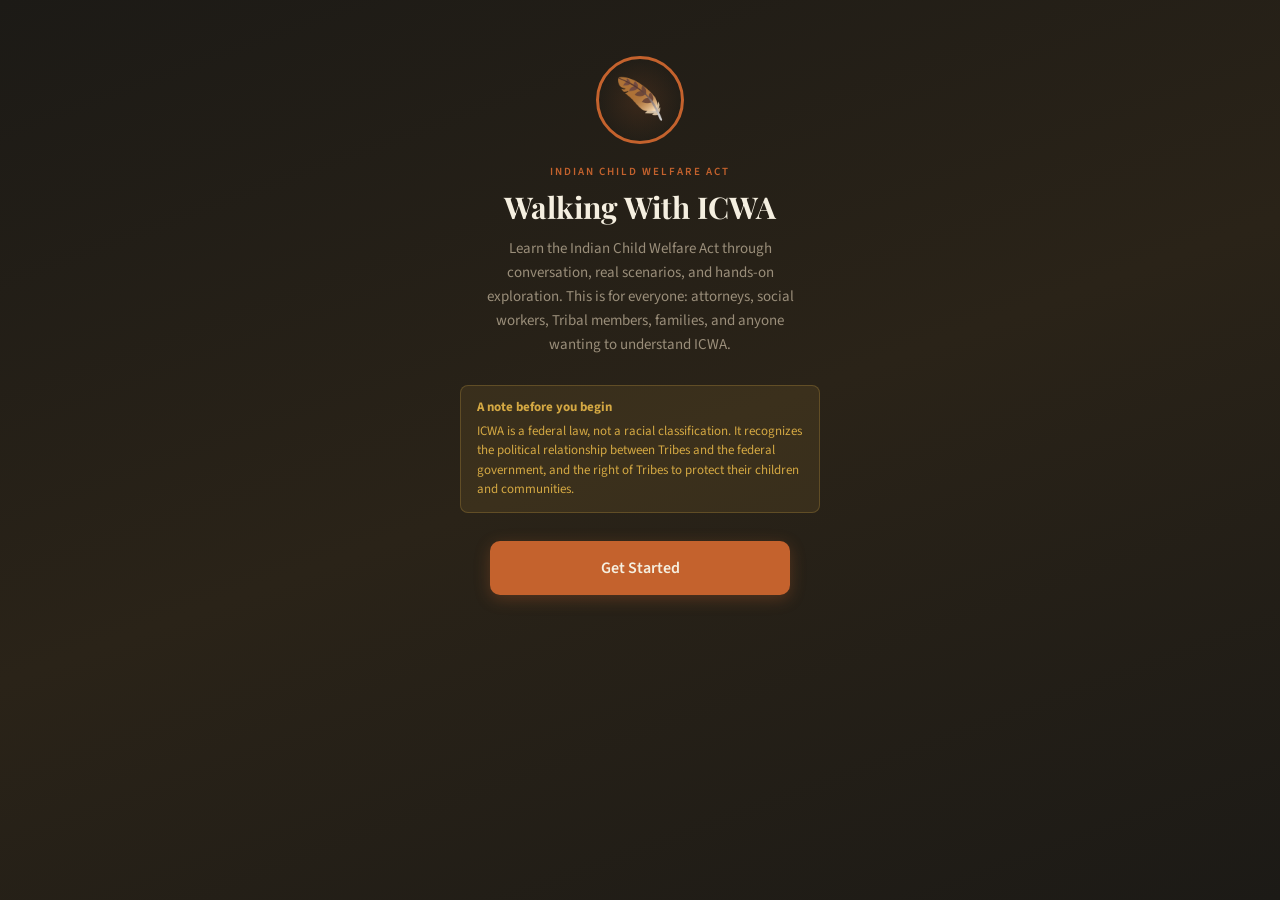
==== commit 5998c041: "making changes progress now resumes, timeline is fixed, added active efforts specific popup and upda" ====
--- a/index.html
+++ b/index.html
@@ -6,6 +6,115 @@
 <title>Walking With ICWA</title>
 <link href="https://fonts.googleapis.com/css2?family=Playfair+Display:wght@400;700&family=Source+Sans+3:wght@300;400;600&display=swap" rel="stylesheet">
 <link rel="stylesheet" href="style.css">
+<style>
+  /* Small supplement — resume prompt button row, not in style.css */
+  .resume-btns { display: flex; flex-direction: column; gap: 8px; margin-top: 4px; }
+
+  /* Active Efforts special highlight — gold underline instead of blue */
+  .def-word-gold {
+    font-weight: 600;
+    color: var(--gold);
+    cursor: pointer;
+    border-bottom: 1px dashed rgba(212,168,67,0.7);
+  }
+
+  /* Special "explore more" modal overlay */
+  .explore-overlay {
+    display: none; position: fixed; inset: 0;
+    background: rgba(0,0,0,0.75); z-index: 400;
+    align-items: flex-end; justify-content: center;
+  }
+  .explore-overlay.show { display: flex; }
+  .explore-sheet {
+    background: #242018;
+    border-radius: 20px 20px 0 0;
+    border: 1px solid rgba(212,168,67,0.3);
+    border-bottom: none;
+    padding: 0 0 40px;
+    width: 100%; max-width: 480px;
+    max-height: 82vh;
+    display: flex; flex-direction: column;
+    animation: sheet-up 0.3s ease;
+  }
+  .explore-handle-row {
+    padding: 16px 20px 0;
+    display: flex; flex-direction: column; align-items: center;
+    flex-shrink: 0;
+  }
+  .explore-handle {
+    width: 40px; height: 4px;
+    background: rgba(255,255,255,0.2);
+    border-radius: 2px; margin-bottom: 14px;
+  }
+  .explore-header {
+    display: flex; align-items: center; gap: 10px;
+    width: 100%; padding: 0 0 14px;
+    border-bottom: 1px solid rgba(255,255,255,0.08);
+  }
+  .explore-icon { font-size: 28px; }
+  .explore-title {
+    font-family: 'Playfair Display', serif;
+    font-size: 18px; color: var(--gold);
+  }
+  .explore-subtitle { font-size: 12px; color: var(--light); margin-top: 2px; }
+  .explore-body {
+    flex: 1; overflow-y: auto;
+    -webkit-overflow-scrolling: touch;
+    overscroll-behavior-y: contain;
+    padding: 18px 20px 4px;
+    display: flex; flex-direction: column; gap: 14px;
+  }
+
+  /* Analogy card */
+  .explore-analogy {
+    background: rgba(196,98,45,0.1);
+    border: 1px solid rgba(196,98,45,0.3);
+    border-left: 3px solid var(--clay);
+    border-radius: 10px;
+    padding: 14px 16px;
+  }
+  .explore-analogy-label {
+    font-size: 10px; font-weight: 700; letter-spacing: 0.12em;
+    text-transform: uppercase; color: var(--clay); margin-bottom: 6px;
+  }
+  .explore-analogy-text {
+    font-size: 14px; color: var(--cream); line-height: 1.65;
+  }
+
+  /* Supplies checklist */
+  .explore-supplies {
+    background: rgba(92,122,92,0.1);
+    border: 1px solid rgba(92,122,92,0.3);
+    border-radius: 10px;
+    padding: 14px 16px;
+  }
+  .explore-supplies-label {
+    font-size: 10px; font-weight: 700; letter-spacing: 0.12em;
+    text-transform: uppercase; color: var(--sage); margin-bottom: 10px;
+  }
+  .supply-item {
+    display: flex; align-items: flex-start; gap: 10px;
+    padding: 8px 0;
+    border-bottom: 1px solid rgba(255,255,255,0.06);
+  }
+  .supply-item:last-child { border-bottom: none; }
+  .supply-icon { font-size: 20px; flex-shrink: 0; margin-top: 1px; }
+  .supply-info { flex: 1; }
+  .supply-name { font-size: 14px; font-weight: 600; color: var(--cream); margin-bottom: 2px; }
+  .supply-desc { font-size: 12px; color: var(--light); line-height: 1.45; }
+
+  /* Close button */
+  .explore-close {
+    margin: 10px 20px 0; padding: 13px;
+    background: rgba(255,255,255,0.05);
+    border: 1px solid rgba(255,255,255,0.1);
+    border-radius: 10px;
+    color: var(--light); font-family: 'Source Sans 3', sans-serif;
+    font-size: 14px; cursor: pointer; flex-shrink: 0;
+    transition: all 0.2s;
+  }
+  .explore-close:hover { color: var(--cream); }
+</style>
 </head>
 <body>
 
@@ -15,10 +124,10 @@
     <div class="welcome-badge-ring"><span>🪶</span></div>
     <div class="welcome-eyebrow">Indian Child Welfare Act</div>
     <h1 class="welcome-title">Walking With ICWA</h1>
-    <p class="welcome-subtitle">Learn the Indian Child Welfare Act through conversation, real scenarios, and hands-on exploration. This is for everyone: attorneys, social workers, tribal members, families, and anyone wanting to understand ICWA.</p>
+    <p class="welcome-subtitle">Learn the Indian Child Welfare Act through conversation, real scenarios, and hands-on exploration. This is for everyone: attorneys, social workers, Tribal members, families, and anyone wanting to understand ICWA.</p>
     <div class="welcome-note">
       <strong>A note before you begin</strong>
-      ICWA is a federal law, not a racial classification. It recognizes the political relationship between tribes and the federal government, and the right of tribes to protect their children and communities.
+      ICWA is a federal law, not a racial classification. It recognizes the political relationship between Tribes and the federal government, and the right of Tribes to protect their children and communities.
     </div>
     <button class="btn-primary" onclick="showScreen('screen-perception')">Get Started</button>
   </div>
@@ -126,7 +235,7 @@
           <div class="card-content">
             <div class="card-category" style="color:#80b080">Tribal Government</div>
             <div class="card-title">Tribe, Sovereignty and Notice</div>
-            <div class="card-desc">Tribal jurisdiction, sovereignty, the importance of notice, and working with tribes as partners.</div>
+            <div class="card-desc">Tribal jurisdiction, sovereignty, the importance of notice, and working with Tribes as partners.</div>
             <div class="card-progress-bar"><div class="card-progress-fill" id="prog-tribal" style="width:0%"></div></div>
           </div>
           <div class="card-status status-available" id="status-tribal">Start</div>
@@ -148,19 +257,19 @@
 
     <div class="section-label">Real Scenarios</div>
     <div class="category-cards">
-      <div class="category-card card-hypo" onclick="openHypo(0)">
+      <div class="category-card card-hypo" onclick="openSection('hypo0')">
         <div class="card-inner">
           <div class="card-emoji">📂</div>
           <div class="card-content">
             <div class="card-category" style="color:var(--clay)">Hypothetical 1</div>
             <div class="card-title">The Case of A.N.</div>
-            <div class="card-desc">A 7-year-old Blackfeet child in non-Native foster care for 12 months. Extended family has not been explored.</div>
+            <div class="card-desc">A 7-year-old Blackfeet Indian child in non-Indian foster care for 12 months. Extended family has not been explored.</div>
             <div class="hypo-tags"><span class="hypo-tag">Placement Preferences</span><span class="hypo-tag">Diligent Search</span><span class="hypo-tag">Tribal Consultation</span></div>
           </div>
           <div class="card-status status-available" id="status-hypo0">Start</div>
         </div>
       </div>
-      <div class="category-card card-hypo" onclick="openHypo(1)">
+      <div class="category-card card-hypo" onclick="openSection('hypo1')">
         <div class="card-inner">
           <div class="card-emoji">📂</div>
           <div class="card-content">
@@ -172,7 +281,7 @@
           <div class="card-status status-available" id="status-hypo1">Start</div>
         </div>
       </div>
-      <div class="category-card card-hypo" onclick="openHypo(2)">
+      <div class="category-card card-hypo" onclick="openSection('hypo2')">
         <div class="card-inner">
           <div class="card-emoji">📂</div>
           <div class="card-content">
@@ -277,7 +386,7 @@
     <div class="thankyou-content">
       <div class="thankyou-icon">🌱</div>
       <h2 class="thankyou-title">Keep Walking Forward</h2>
-      <p class="thankyou-text">ICWA exists to ensure that Native children remain connected to Native families and communities. Every person who learns these protections helps keep that promise alive.</p>
+      <p class="thankyou-text">ICWA exists to ensure that Indian children remain connected to Indian families and communities. Every person who learns these protections helps keep that promise alive.</p>
       <p class="thankyou-text" style="font-weight:600;">Thank you for taking the time to learn.</p>
       <p class="thankyou-text" style="font-size:12px;margin-top:16px;">from the University of Montana</p>
       <button class="btn-secondary" onclick="showScreen('screen-hub')" style="margin-top:20px;">Back to Home</button>
@@ -319,7 +428,23 @@
       <div class="resource-icon">🐢</div>
       <div class="resource-info">
         <div class="resource-name">Turtle Talk Blog — ICWA</div>
-        <div class="resource-desc">Legal analysis, news, and commentary on Indian law including ICWA from leading tribal law scholars.</div>
+        <div class="resource-desc">Legal analysis, news, and commentary on Indian law including ICWA from leading Tribal law scholars.</div>
+      </div>
+      <div class="resource-arrow">↗</div>
+    </a>
+    <a class="resource-link" href="https://www.supremecourt.gov/opinions/22pdf/21-376_7l48.pdf" target="_blank" rel="noopener noreferrer">
+      <div class="resource-icon">⚖️</div>
+      <div class="resource-info">
+        <div class="resource-name">Haaland v. Brackeen — Supreme Court Opinion</div>
+        <div class="resource-desc">The 2023 Supreme Court ruling upholding ICWA's constitutionality in a landmark decision for Tribal sovereignty.</div>
+      </div>
+      <div class="resource-arrow">↗</div>
+    </a>
+    <a class="resource-link" href="https://narf.org/nill/documents/icwa/state/montana/ag/1991.html" target="_blank" rel="noopener noreferrer">
+      <div class="resource-icon">🏔️</div>
+      <div class="resource-info">
+        <div class="resource-name">Montana AG Opinion on ICWA (1991)</div>
+        <div class="resource-desc">Montana Attorney General opinion addressing ICWA's application and state obligations under the Act.</div>
       </div>
       <div class="resource-arrow">↗</div>
     </a>
@@ -343,6 +468,82 @@
 <div class="def-tooltip" id="def-tooltip">
   <button class="def-tooltip-close" onclick="closeTooltip()">×</button>
   <span id="def-tooltip-text"></span>
+</div>
+
+<!-- ════════════ ACTIVE EFFORTS — EXPLORE MORE MODAL ════════════ -->
+<div class="explore-overlay" id="explore-active-efforts" onclick="closeExploreModal(event)">
+  <div class="explore-sheet">
+    <div class="explore-handle-row">
+      <div class="explore-handle"></div>
+      <div class="explore-header">
+        <div class="explore-icon">🎯</div>
+        <div>
+          <div class="explore-title">Active Efforts</div>
+          <div class="explore-subtitle">Going beyond a checklist</div>
+        </div>
+      </div>
+    </div>
+    <div class="explore-body">
+
+      <div class="explore-analogy">
+        <div class="explore-analogy-label">The Hunting Analogy</div>
+        <div class="explore-analogy-text">
+          Think of Active Efforts like preparing for a hunting trip. You do not just hand someone a list of what they need and send them out the door. You make sure they actually have everything, and that it works.
+          <br><br>
+          If you are serious about the hunt, you do not show up without your supplies. And if someone in your group is missing theirs, you do not just say <em>"the store exists."</em> You help them get ready.
+          <br><br>
+          Active Efforts means the department shows up fully equipped, and helps the family get there too.
+        </div>
+      </div>
+
+      <div class="explore-supplies">
+        <div class="explore-supplies-label">Make Sure You Have Your Supplies</div>
+
+        <div class="supply-item">
+          <div class="supply-icon"></div>
+          <div class="supply-info">
+            <div class="supply-name">The Plan (Your Rifle)</div>
+            <div class="supply-desc">A culturally appropriate, individualized service plan, not a generic template. Know what you are aiming for and why.</div>
+          </div>
+        </div>
+
+        <div class="supply-item">
+          <div class="supply-icon"></div>
+          <div class="supply-info">
+            <div class="supply-name">The Case (Protecting the Tool)</div>
+            <div class="supply-desc">Documentation of every active effort made. Without a record, the effort may as well not exist in court. Protect your work, write it down.</div>
+          </div>
+        </div>
+
+        <div class="supply-item">
+          <div class="supply-icon"></div>
+          <div class="supply-info">
+            <div class="supply-name">Know the Territory</div>
+            <div class="supply-desc">Understand the Tribe's resources, culture, and family structure. You cannot help a family navigate terrain you have never looked at.</div>
+          </div>
+        </div>
+
+        <div class="supply-item">
+          <div class="supply-icon"></div>
+          <div class="supply-info">
+            <div class="supply-name">A Hunting Partner (The Tribe)</div>
+            <div class="supply-desc">Contact the Tribe early and keep them involved. They know the land. They know the family. Do not go out alone when you do not have to.</div>
+          </div>
+        </div>
+
+        <div class="supply-item">
+          <div class="supply-icon"></div>
+          <div class="supply-info">
+            <div class="supply-name">Timing</div>
+            <div class="supply-desc">Active Efforts must begin before removal, not after. Waiting until a child is already placed to start trying misses the whole point.</div>
+          </div>
+        </div>
+
+      </div>
+
+    </div>
+    <button class="explore-close" onclick="closeExploreModal()">Close</button>
+  </div>
 </div>
 
 <script>
@@ -355,41 +556,45 @@
   currentStep: 0,
   dialogueHistory: [],
   results: [],
-  defLookupCount: 0
+  defLookupCount: 0,
+  // Per-section mid-session snapshots: sessions[key] = { step, results, dialogueHistory }
+  sessions: {}
 };
 
 // ══════════════════════ DEFINITIONS ══════════════════════
 const definitions = {
   'ICWA': 'The Indian Child Welfare Act, a federal law passed in 1978 that sets standards for removing Indian children from their families and placing them in foster or adoptive homes that reflect Indian cultural values.',
-  'Indian Child': 'Under ICWA, any unmarried person under 18 who is either a member of a federally recognized tribe, or eligible for membership and has a biological parent who is a member.',
-  'Indian Custodian': 'Any Indian person who has legal custody of an Indian child under tribal law or custom, or under state law. This can include grandparents, aunts, uncles, or other extended family.',
+  'Indian Child': 'Under ICWA, any unmarried person under 18 who is either a member of a federally recognized Tribe, or eligible for membership and has a biological parent who is a member.',
+  'Indian Custodian': 'Any Indian person who has legal custody of an Indian child under Tribal law or custom, or under state law. This can include grandparents, aunts, uncles, or other extended family.',
   'Active Efforts': 'Affirmative, active, thorough, and timely efforts to provide services and support designed to prevent the breakup of an Indian family. A higher standard than "reasonable efforts."',
-  'Placement Preferences': 'ICWA requires a specific order: (1) extended family, (2) foster home licensed by the tribe, (3) Indian foster home, (4) institution approved by the tribe.',
-  'Qualified Expert Witness': 'A person with specific knowledge of the tribe\'s culture and customs who must testify before a child can be placed in foster care or before parental rights can be terminated.',
+  'Placement Preferences': 'ICWA requires a specific order: (1) extended family, (2) foster home licensed by the Tribe, (3) Indian foster home, (4) institution approved by the Tribe.',
+  'Qualified Expert Witness': 'A person with specific knowledge of the Tribe\'s culture and customs who must testify before a child can be placed in foster care or before parental rights can be terminated.',
   'QEW': 'Qualified Expert Witness. Must testify before a child can be placed in foster care or before parental rights can be terminated.',
-  'Tribal Sovereignty': 'The right of tribes to govern themselves. Under ICWA, tribes have exclusive jurisdiction over Indian children who live on the reservation.',
-  'Transfer of Jurisdiction': 'Moving a case from state court to tribal court. Parents, the Indian custodian, or the tribe can request this transfer.',
+  'Tribal Sovereignty': 'The right of Tribes to govern themselves. Under ICWA, Tribes have exclusive jurisdiction over Indian children who live on the reservation.',
+  'Transfer of Jurisdiction': 'Moving a case from state court to Tribal court. Parents, the Indian custodian, or the Tribe can request this transfer.',
   'Termination of Parental Rights': 'A court order that permanently ends the legal parent-child relationship. Under ICWA, requires evidence beyond a reasonable doubt plus QEW testimony.',
   'TPR': 'Termination of Parental Rights. Requires the highest standard of proof: beyond a reasonable doubt.',
   'Foster Care Placement': 'Placing a child in a licensed home away from parents. Under ICWA, requires clear and convincing evidence plus QEW testimony.',
   'Clear and Convincing Evidence': 'A standard of proof higher than "more likely than not" but lower than "beyond a reasonable doubt." Required for foster care placement in ICWA cases.',
   'Beyond a Reasonable Doubt': 'The highest standard of proof in American law. Required for TPR in ICWA cases.',
-  'Diligent Search': 'Thorough efforts to find and contact extended family, tribal members, and other preferred placements before placing outside preferences.',
+  'Diligent Search': 'Thorough efforts to find and contact extended family, Tribal members, and other preferred placements before placing outside preferences.',
   'DN': 'Dependency and Neglect. The type of court case filed when the state believes a child is being abused or neglected.',
-  'ICWA Designated Agent': 'The person designated by a tribe to receive official ICWA notices.',
+  'ICWA Designated Agent': 'The person designated by a Tribe to receive official ICWA notices.',
   'Good Cause': 'The legal standard to justify placing a child outside ICWA placement preferences. Must be documented with specific reasons.',
-  'Concurrent Jurisdiction': 'When both state and tribal courts have authority to hear a case.',
+  'Concurrent Jurisdiction': 'When both state and Tribal courts have authority to hear a case.',
   'Exclusive Jurisdiction': 'When only one court has authority. Tribal courts have this for Indian children domiciled on a reservation.',
   'MICWA': 'Montana Indian Child Welfare Act. Montana\'s state law that mirrors and sometimes expands upon federal ICWA.',
-  'Intervene': 'The right of a tribe to formally join a state court case involving an Indian child at any point.',
-  'BIA': 'Bureau of Indian Affairs. Federal agency that receives ICWA notices and maintains tribal enrollment records.',
+  'Intervene': 'The right of a Tribe to formally join a state court case involving an Indian child at any point.',
+  'BIA': 'Bureau of Indian Affairs. Federal agency that receives ICWA notices and maintains Tribal enrollment records.',
   'GAL': 'Guardian ad Litem. A person appointed by the court to represent the best interests of a child.',
   'CASA': 'Court Appointed Special Advocate. A trained volunteer appointed to advocate for a child\'s best interests.',
   'Adjudication': 'The court process where a judge determines whether allegations (like abuse or neglect) have been proven.',
   'Disposition': 'After adjudication, the judge decides what services, placements, or actions are needed.',
   'Preponderance of Evidence': 'A standard of proof meaning "more likely than not." NOT sufficient for ICWA foster care placements.',
   'Respondent': 'The person (usually a parent) who must respond to allegations in a court case.',
-  'Petitioner': 'The party who files the case. In DN cases, usually the state or county child welfare department.'
+  'Petitioner': 'The party who files the case. In DN cases, usually the state or county child welfare department.',
+  'member': 'When a child\'s Tribal status is in question, the state court should seek information from the relevant Tribe(s) and respect their enrollment records and criteria. Tribal membership is a political classification — it is the Tribe\'s determination to make, not the court\'s.',
+  'eligible for membership': 'Tribes retain the power to define membership. Courts cannot override or re-define a Tribe\'s enrollment standards. If a child may be eligible, treat the case as an ICWA case and contact the Tribe to verify.'
 };
 
 // ══════════════════════ BADGES ══════════════════════
@@ -410,125 +615,126 @@
 
 // ══════════════════════ TIMELINE ══════════════════════
 const timelineEvents = [
-  { year: 'Pre-1800s', title: 'Tribal Nations Care for Their Own', desc: 'For thousands of years, tribal nations maintained their own systems for caring for children. Extended family and community played central roles in raising children.' },
-  { year: '1800s–1960s', title: 'Boarding School Era', desc: 'The U.S. government forcibly removed Native children from their families and sent them to boarding schools designed to eliminate Native languages, cultures, and identities.' },
-  { year: '1969–1974', title: 'Crisis Documented', desc: 'The Association on American Indian Affairs found that 25 to 35 percent of all Native children were being removed from their homes. Of those, 85 percent were placed outside their communities.' },
-  { year: '1974', title: 'Senate Hearings Begin', desc: 'The U.S. Senate held hearings on Indian child welfare. Tribal leaders testified about caseworkers who made removal decisions based on ignorance and bias.' },
-  { year: 'November 8, 1978', title: 'ICWA Becomes Law', desc: 'Congress passed the Indian Child Welfare Act, establishing minimum federal standards for state custody proceedings involving Native children. Tribal courts gained jurisdiction.' },
-  { year: '1991', title: 'Montana ICWA Enacted', desc: 'Montana adopted its own state ICWA, offering stronger protections in some areas and clarifying responsibilities of state agencies and courts.' },
-  { year: '2016', title: 'BIA Final Rule', desc: 'The Bureau of Indian Affairs issued comprehensive federal regulations (25 CFR Part 23), standardizing how ICWA must be implemented by states.' },
-  { year: '2018–2019', title: 'Constitutional Challenge', desc: 'In Brackeen v. Zinke, a federal judge struck down parts of ICWA. The Fifth Circuit reversed, finding ICWA is based on political classification, not race.' },
-  { year: 'June 2023', title: 'Supreme Court Upholds ICWA', desc: 'In Haaland v. Brackeen, the Supreme Court ruled 7-2 to uphold ICWA, confirming it is based on the political status of tribal members, not race.' },
-  { year: '2025', title: 'MICWA Extended', desc: 'Governor Gianforte signed a bill extending MICWA indefinitely, demonstrating bipartisan commitment to keeping Indian children connected to their families and cultures.' },
-  { year: 'Today', title: 'The Work Continues', desc: 'Native children are still removed at disproportionate rates. In Montana, Native children are about 9% of the child population but over a third of children in foster care.' }
+  { year: "Pre-1800's", title: 'Tribal Nations Care for Their Own', desc: 'For thousands of years, Tribal nations maintained their own systems for caring for Indian children. Extended family and community played central roles in raising children.' },
+  { year: "1800s–1960's", title: 'Boarding School Era', desc: 'The U.S. government forcibly removed Indian children from their families and sent them to boarding schools designed to eliminate Indian languages, cultures, and identities.' },
+  { year: "1969–1974", title: 'Crisis Documented', desc: 'The Association on American Indian Affairs found that 25 to 35 percent of all Indian children were being removed from their homes. Of those, 85 percent were placed outside their communities.' },
+  { year: "1974", title: 'Senate Hearings Begin', desc: 'The U.S. Senate held hearings on Indian child welfare. Tribal leaders testified about caseworkers who made removal decisions based on ignorance and bias.' },
+  { year: "November 8, 1978", title: 'ICWA Becomes Law', desc: 'Congress passed the Indian Child Welfare Act, establishing minimum federal standards for state custody proceedings involving Indian children. Tribal courts gained jurisdiction.' },
+  { year: "1990's", title: 'Early ICWA Protocols Established', desc: 'Montana AG Opinion No. 15 required full faith and credit to Tribal court judgments in Indian child custody proceedings and mandated qualified expert witness testimony before terminating parental rights.' },
+  { year: "1990's", title: 'Montana ICWA Enacted', desc: 'Montana adopted its own state ICWA, offering stronger protections in some areas and clarifying responsibilities of state agencies and courts.' },
+  { year: "2016", title: 'BIA Final Rule', desc: 'The Bureau of Indian Affairs issued comprehensive federal regulations (25 CFR Part 23), standardizing how ICWA must be implemented by states.' },
+  { year: "2018–2019", title: 'Constitutional Challenge', desc: 'In Brackeen v. Zinke, a federal judge struck down parts of ICWA. The Fifth Circuit reversed, finding ICWA is based on political classification, not race.' },
+  { year: "June 2023", title: 'Supreme Court Upholds ICWA', desc: 'In Haaland v. Brackeen, the Supreme Court ruled 7-2 to uphold ICWA, confirming it is based on the political status of Tribal members, not race.' },
+  { year: "2025", title: 'MICWA Extended', desc: 'Governor Gianforte signed a bill extending MICWA indefinitely, demonstrating bipartisan commitment to keeping Indian children connected to their families and cultures.' },
+  { year: "Today", title: 'The Work Continues', desc: 'Indian children are still removed at disproportionate rates. In Montana, Indian children are about 9% of the child population but over a third of children in foster care.' }
 ];
 
 // ══════════════════════ DIALOGUE CONTENT ══════════════════════
 const sectionDialogues = {
   courthouse: [
     { guide: "Welcome to the Courthouse. When a child might be in danger, the state can file a case in court. In ICWA cases, these are usually Dependency and Neglect cases, or DN cases. Do you know what kicks off an ICWA case in court?", choices: [
-      { text: "When a case involves an Indian child as defined by ICWA", correct: true, feedback: "That is right. An ICWA case begins when a child custody proceeding involves an Indian child — someone under 18 who is a member of a federally recognized tribe, or is eligible for membership and has a parent who is a member. This is a political classification based on tribal membership, not a racial one." },
-      { text: "When anyone with Native heritage is involved in a case", correct: false, feedback: "Not quite. ICWA does not apply based on heritage alone. It applies when the child is a member of a federally recognized tribe, or is eligible for membership and has a parent who is a member. This is a political classification reflecting the government-to-government relationship between tribes and the United States." },
-      { text: "Only when the tribe asks the court to apply it", correct: false, feedback: "Actually, the court has its own duty to determine if ICWA applies. Courts must ask about Native ancestry early in any child welfare case. ICWA applies whether or not the tribe has been involved yet." }
+      { text: "When a case involves an Indian child as defined by ICWA", correct: true, feedback: "That is right. An ICWA case begins when a child custody proceeding involves an Indian child — someone under 18 who is a member of a federally recognized Tribe, or is eligible for membership and has a parent who is a member. This is a political classification based on Tribal membership, not a racial one." },
+      { text: "When anyone with Native heritage is involved in a case", correct: false, feedback: "Not quite. ICWA does not apply based on heritage alone. It applies when the child is a member of a federally recognized Tribe, or is eligible for membership and has a parent who is a member. This is a political classification reflecting the government-to-government relationship between Tribes and the United States." },
+      { text: "Only when the Tribe asks the court to apply it", correct: false, feedback: "Actually, the court has its own duty to determine if ICWA applies. Courts must ask about Indian ancestry early in any child welfare case. ICWA applies whether or not the Tribe has been involved yet." }
     ]},
     { guide: "Good. There is someone in ICWA cases called a Qualified Expert Witness, or QEW. Why does the court need a QEW?", choices: [
-      { text: "To testify about the tribe's culture and whether keeping the child with the parent would cause harm", correct: true, feedback: "Exactly. A QEW must testify before a child can be placed in foster care or before parental rights can be terminated. The QEW has knowledge of the tribe's culture and customs and helps the court understand whether continued custody is likely to result in serious harm." },
-      { text: "To represent the child in court like a lawyer", correct: false, feedback: "That role belongs to a Guardian ad Litem (GAL). The QEW provides expert testimony about the tribe's cultural standards before the court can decide about foster care or ending parental rights." },
-      { text: "To make the final decision about where the child goes", correct: false, feedback: "The judge makes the final decision. But the QEW must testify before the court can order foster care or terminate parental rights. Their testimony helps the court understand the tribal context." }
+      { text: "To testify about the Tribe's culture and whether keeping the child with the parent would cause harm", correct: true, feedback: "Exactly. A QEW must testify before a child can be placed in foster care or before parental rights can be terminated. The QEW has knowledge of the Tribe's culture and customs and helps the court understand whether continued custody is likely to result in serious harm." },
+      { text: "To represent the child in court like a lawyer", correct: false, feedback: "That role belongs to a Guardian ad Litem (GAL). The QEW provides expert testimony about the Tribe's cultural standards before the court can decide about foster care or ending parental rights." },
+      { text: "To make the final decision about where the child goes", correct: false, feedback: "The judge makes the final decision. But the QEW must testify before the court can order foster care or terminate parental rights. Their testimony helps the court understand the Tribal context." }
     ]},
     { guide: "Let us talk about evidence standards. For foster care placement, the court needs 'clear and convincing evidence' plus QEW testimony. For termination of parental rights, it needs something even higher. What is the standard for TPR?", choices: [
       { text: "Beyond a reasonable doubt, the same standard used in criminal cases", correct: true, feedback: "Right. TPR under ICWA requires beyond a reasonable doubt — the highest standard in American law, the same used in criminal cases. Congress set this high bar because ending the parent-child relationship is one of the most serious actions a court can take." },
       { text: "Clear and convincing evidence, same as foster care", correct: false, feedback: "That is the standard for foster care, not TPR. For termination of parental rights, ICWA requires beyond a reasonable doubt — even higher. These higher bars exist to prevent unnecessary family separation." },
       { text: "Preponderance of the evidence, meaning more likely than not", correct: false, feedback: "Preponderance is the lowest standard and is not used for either foster care or TPR under ICWA. For foster care: clear and convincing evidence. For TPR: beyond a reasonable doubt." }
     ]},
-    { guide: "One important right is the tribe's ability to intervene. What does it mean when a tribe 'intervenes' in a case?", choices: [
-      { text: "The tribe formally joins the case as a party and can participate in all proceedings", correct: true, feedback: "Correct. When a tribe intervenes, it becomes a full party to the case — it can present evidence, call witnesses, file motions, and participate in hearings. Under ICWA, the tribe has the right to intervene at any point." },
-      { text: "The tribe takes over the case completely from the state", correct: false, feedback: "That is closer to 'transfer of jurisdiction,' a separate process. Intervention means the tribe joins as a party alongside other parties. Transfer of jurisdiction would move the entire case to tribal court." },
-      { text: "The tribe gives advice but cannot actually participate in hearings", correct: false, feedback: "Intervention is much stronger. When a tribe intervenes, it becomes a full legal party with the right to present evidence, cross-examine witnesses, file motions, and make arguments." }
-    ]},
-    { guide: "A parent, Indian custodian, or the tribe can request a case be transferred from state court to tribal court. When can a state court deny this transfer?", choices: [
-      { text: "Only if a biological parent objects, if the tribal court declines, or if there is good cause", correct: true, feedback: "Right. The state court must transfer unless: (1) a biological parent objects, (2) the tribal court declines, or (3) there is good cause. The presumption is in favor of transfer, reflecting ICWA's recognition of tribal sovereignty." },
-      { text: "Whenever the state court thinks it would be better for the child", correct: false, feedback: "The state court cannot simply decide it would be better. ICWA creates a presumption in favor of transfer. The only exceptions are: parent objects, tribal court declines, or good cause exists." },
-      { text: "State courts can never deny a transfer request", correct: false, feedback: "There are three specific circumstances for denial: parent objects, tribal court declines, or good cause. But outside those three, the state court must transfer." }
+    { guide: "One important right is the Tribe's ability to intervene. What does it mean when a Tribe 'intervenes' in a case?", choices: [
+      { text: "The Tribe formally joins the case as a party and can participate in all proceedings", correct: true, feedback: "Correct. When a Tribe intervenes, it becomes a full party to the case — it can present evidence, call witnesses, file motions, and participate in hearings. Under ICWA, the Tribe has the right to intervene at any point." },
+      { text: "The Tribe takes over the case completely from the state", correct: false, feedback: "That is closer to 'transfer of jurisdiction,' a separate process. Intervention means the Tribe joins as a party alongside other parties. Transfer of jurisdiction would move the entire case to Tribal court." },
+      { text: "The Tribe gives advice but cannot actually participate in hearings", correct: false, feedback: "Intervention is much stronger. When a Tribe intervenes, it becomes a full legal party with the right to present evidence, cross-examine witnesses, file motions, and make arguments." }
+    ]},
+    { guide: "A parent, Indian custodian, or the Tribe can request a case be transferred from state court to Tribal court. When can a state court deny this transfer?", choices: [
+      { text: "Only if a biological parent objects, if the Tribal court declines, or if there is good cause", correct: true, feedback: "Right. The state court must transfer unless: (1) a biological parent objects, (2) the Tribal court declines, or (3) there is good cause. The presumption is in favor of transfer, reflecting ICWA's recognition of Tribal sovereignty." },
+      { text: "Whenever the state court thinks it would be better for the child", correct: false, feedback: "The state court cannot simply decide it would be better. ICWA creates a presumption in favor of transfer. The only exceptions are: parent objects, Tribal court declines, or good cause exists." },
+      { text: "State courts can never deny a transfer request", correct: false, feedback: "There are three specific circumstances for denial: parent objects, Tribal court declines, or good cause. But outside those three, the state court must transfer." }
     ]}
   ],
   tribal: [
     { guide: "Welcome to the Tribal Government section. ICWA is based on a political relationship, not a racial one. Why is this distinction so important?", choices: [
-      { text: "Because tribal membership is a political classification tied to sovereignty, like citizenship in a nation", correct: true, feedback: "Exactly. Tribes are sovereign nations with a government-to-government relationship with the United States. Tribal membership is a political classification, similar to citizenship. The Supreme Court confirmed this in Haaland v. Brackeen in 2023." },
-      { text: "Because it means ICWA only applies to some Native people", correct: false, feedback: "The fundamental point is about political status. Tribal membership is a political classification based on sovereignty, not race. The Supreme Court upheld this in 2023." },
+      { text: "Because Tribal membership is a political classification tied to sovereignty, like citizenship in a nation", correct: true, feedback: "Exactly. Tribes are sovereign nations with a government-to-government relationship with the United States. Tribal membership is a political classification, similar to citizenship. The Supreme Court confirmed this in Haaland v. Brackeen in 2023." },
+      { text: "Because it means ICWA only applies to some Indian people", correct: false, feedback: "The fundamental point is about political status. Tribal membership is a political classification based on sovereignty, not race. The Supreme Court upheld this in 2023." },
       { text: "I am not sure why it matters", correct: false, feedback: "This is one of the most important things to understand. Tribal membership is political, not racial. The Supreme Court confirmed this in 2023 when it upheld ICWA 7-2. Understanding this protects ICWA from constitutional challenges." }
     ]},
-    { guide: "Each tribe designates a specific person to receive ICWA notices — the ICWA Designated Agent. Why is proper notice to the tribe so critical?", choices: [
-      { text: "Because the tribe has a right to know about the case and participate in decisions about their children", correct: true, feedback: "Correct. Notice is one of ICWA's core protections. Without it, the tribe cannot intervene, request transfer, participate in placement decisions, or provide a QEW. If notice was not properly given, the entire proceeding can be invalidated." },
-      { text: "It is just a formality the court has to follow", correct: false, feedback: "Far more than a formality. Without proper notice, the tribe cannot exercise its rights. If notice was not given, a parent, custodian, or tribe can petition to invalidate the entire proceeding." },
-      { text: "So the tribe can provide financial support for the family", correct: false, feedback: "While tribes may provide support, the primary reason is legal. The tribe has sovereign rights in cases involving its children. Notice allows them to intervene, request transfer, and provide a QEW." }
-    ]},
-    { guide: "When does a tribal court have exclusive jurisdiction — meaning the state court has no say?", choices: [
-      { text: "When the child lives on or is domiciled on the reservation, or is a ward of the tribal court", correct: true, feedback: "Right. In these situations, the state court cannot hear the case at all. This reflects the principle that tribes are best positioned to make decisions about their own children within their own territory." },
-      { text: "Tribal courts always have exclusive jurisdiction over Indian children", correct: false, feedback: "Not quite. Exclusive jurisdiction applies when the child lives on or is domiciled on the reservation, or is a ward of the tribal court. For off-reservation children, jurisdiction may be concurrent." },
-      { text: "Only when both parents are tribal members", correct: false, feedback: "Jurisdiction depends on where the child lives or is domiciled, not on both parents being members." }
-    ]},
-    { guide: "Tribes can also establish their own placement preferences by tribal resolution. Why would a tribe do this?", choices: [
-      { text: "To reflect the tribe's own cultural values, family structures, and community standards", correct: true, feedback: "Exactly. ICWA allows tribes to establish different placement preferences by resolution. Each tribe has unique culture and family structures. This is tribal sovereignty in action." },
-      { text: "To make it harder for the state to place children", correct: false, feedback: "It is about reflecting the tribe's own cultural values. Each tribe knows its community best, and ICWA respects that knowledge." },
-      { text: "Tribes cannot change ICWA's placement preferences", correct: false, feedback: "Actually, Section 1915(c) specifically gives tribes this power. This is an important expression of tribal sovereignty." }
+    { guide: "Each Tribe designates a specific person to receive ICWA notices — the ICWA Designated Agent. Why is proper notice to the Tribe so critical?", choices: [
+      { text: "Because the Tribe has a right to know about the case and participate in decisions about their children", correct: true, feedback: "Correct. Notice is one of ICWA's core protections. Without it, the Tribe cannot intervene, request transfer, participate in placement decisions, or provide a QEW. If notice was not properly given, the entire proceeding can be invalidated." },
+      { text: "It is just a formality the court has to follow", correct: false, feedback: "Far more than a formality. Without proper notice, the Tribe cannot exercise its rights. If notice was not given, a parent, custodian, or Tribe can petition to invalidate the entire proceeding." },
+      { text: "So the Tribe can provide financial support for the family", correct: false, feedback: "While Tribes may provide support, the primary reason is legal. The Tribe has sovereign rights in cases involving its children. Notice allows them to intervene, request transfer, and provide a QEW." }
+    ]},
+    { guide: "When does a Tribal court have exclusive jurisdiction — meaning the state court has no say?", choices: [
+      { text: "When the child lives on or is domiciled on the reservation, or is a ward of the Tribal court", correct: true, feedback: "Right. In these situations, the state court cannot hear the case at all. This reflects the principle that Tribes are best positioned to make decisions about their own Indian children within their own territory." },
+      { text: "Tribal courts always have exclusive jurisdiction over Indian children", correct: false, feedback: "Not quite. Exclusive jurisdiction applies when the child lives on or is domiciled on the reservation, or is a ward of the Tribal court. For off-reservation Indian children, jurisdiction may be concurrent." },
+      { text: "Only when both parents are Tribal members", correct: false, feedback: "Jurisdiction depends on where the child lives or is domiciled, not on both parents being members." }
+    ]},
+    { guide: "Tribes can also establish their own placement preferences by Tribal resolution. Why would a Tribe do this?", choices: [
+      { text: "To reflect the Tribe's own cultural values, family structures, and community standards", correct: true, feedback: "Exactly. ICWA allows Tribes to establish different placement preferences by resolution. Each Tribe has unique culture and family structures. This is Tribal sovereignty in action." },
+      { text: "To make it harder for the state to place Indian children", correct: false, feedback: "It is about reflecting the Tribe's own cultural values. Each Tribe knows its community best, and ICWA respects that knowledge." },
+      { text: "Tribes cannot change ICWA's placement preferences", correct: false, feedback: "Actually, Section 1915(c) specifically gives Tribes this power. This is an important expression of Tribal sovereignty." }
     ]},
     { guide: "What is one of the biggest barriers to ICWA working the way it should?", choices: [
-      { text: "Poor communication and lack of relationship building between agencies and tribes", correct: true, feedback: "This is one of the most common issues. When departments and courts do not build relationships with tribal ICWA workers, things fall through the cracks. Building real, ongoing communication is one of the most effective things any professional can do." },
-      { text: "Tribes not wanting to participate in state cases", correct: false, feedback: "Tribes are deeply invested in cases involving their children. The bigger barrier is often on the state side: failing to send timely notices or not building needed relationships." },
+      { text: "Poor communication and lack of relationship building between agencies and Tribes", correct: true, feedback: "This is one of the most common issues. When departments and courts do not build relationships with Tribal ICWA workers, things fall through the cracks. Building real, ongoing communication is one of the most effective things any professional can do." },
+      { text: "Tribes not wanting to participate in state cases", correct: false, feedback: "Tribes are deeply invested in cases involving their Indian children. The bigger barrier is often on the state side: failing to send timely notices or not building needed relationships." },
       { text: "ICWA being too complicated to follow", correct: false, feedback: "ICWA's procedures are straightforward. The bigger challenge is building the relationships that make compliance natural." }
     ]}
   ],
   household: [
     { guide: "Welcome to the Household. ICWA requires 'active efforts' to keep Indian families together. How is this different from the 'reasonable efforts' used in non-ICWA cases?", choices: [
       { text: "Active efforts is a higher standard that requires hands-on help, not just making referrals", correct: true, feedback: "Correct. Active efforts goes beyond providing a list of services. It means actively helping the family: driving them to appointments, helping find housing, connecting with culturally relevant programs. The difference is between handing someone a map and walking with them." },
-      { text: "They are basically the same thing", correct: false, feedback: "They are not. Reasonable efforts generally means offering services and referrals. Active efforts is a higher bar — it means actively helping the family, not just pointing them toward resources." },
+      { text: "They are basically the same thing", correct: false, feedback: "They are not. Reasonable efforts generally means offering services and referrals. Active efforts is a higher bar — it means actively helping the Indian family, not just pointing them toward resources." },
       { text: "Active efforts means the family has to do more work", correct: false, feedback: "Actually the opposite. Active efforts places the greater responsibility on the department. The work falls on the system, not the family." }
     ]},
     { guide: "When an Indian child cannot stay with their parents, ICWA spells out placement preferences. For foster care, what is the preferred order?", choices: [
-      { text: "Extended family, then a tribal foster home, then an Indian foster home, then a tribally approved institution", correct: true, feedback: "That is the correct order. Each option must be considered in order before moving to the next." },
+      { text: "Extended family, then a Tribal foster home, then an Indian foster home, then a tribally approved institution", correct: true, feedback: "That is the correct order. Each option must be considered in order before moving to the next." },
       { text: "Whoever the court thinks is the best fit", correct: false, feedback: "ICWA does not leave placement up to general discretion. It establishes a specific order. The court can only deviate with documented good cause." },
-      { text: "The child's tribe first, then other Indian families, then extended family", correct: false, feedback: "Close, but extended family comes first. The correct order is: (1) extended family, (2) tribal foster home, (3) Indian foster home, (4) tribally approved institution." }
+      { text: "The child's Tribe first, then other Indian families, then extended family", correct: false, feedback: "Close, but extended family comes first. The correct order is: (1) extended family, (2) Tribal foster home, (3) Indian foster home, (4) tribally approved institution." }
     ]},
     { guide: "Before placing a child outside the preferences, the department must conduct a diligent search. What does that mean in practice?", choices: [
-      { text: "Thoroughly searching for extended family, tribal members, and other preferred placements and documenting every step", correct: true, feedback: "Right. A diligent search means making real, documented efforts to find family members and preferred placements. You cannot say preferred placements are unavailable if you never truly looked." },
-      { text: "Checking if the tribe has a list of foster homes available", correct: false, feedback: "That is only one small piece. A diligent search is much broader — reaching out to extended family on both sides, contacting the tribe, exploring all connections, and documenting everything." },
-      { text: "Asking the parents if they know anyone who can take the child", correct: false, feedback: "While asking parents is part of it, a diligent search goes much further. The department must independently contact the tribe, search for extended family, and document every effort." }
+      { text: "Thoroughly searching for extended family, Tribal members, and other preferred placements and documenting every step", correct: true, feedback: "Right. A diligent search means making real, documented efforts to find family members and preferred placements. You cannot say preferred placements are unavailable if you never truly looked." },
+      { text: "Checking if the Tribe has a list of foster homes available", correct: false, feedback: "That is only one small piece. A diligent search is much broader — reaching out to extended family on both sides, contacting the Tribe, exploring all connections, and documenting everything." },
+      { text: "Asking the parents if they know anyone who can take the child", correct: false, feedback: "While asking parents is part of it, a diligent search goes much further. The department must independently contact the Tribe, search for extended family, and document every effort." }
     ]},
     { guide: "An Indian custodian is not just a parent. Under ICWA, who can be an Indian custodian?", choices: [
-      { text: "Any Indian person who has legal custody of an Indian child under tribal law or custom, or state law", correct: true, feedback: "Correct. This is broader than many realize. An Indian custodian could be a grandparent, aunt, uncle, or other relative who has custody through legal proceedings or through tribal custom." },
+      { text: "Any Indian person who has legal custody of an Indian child under Tribal law or custom, or state law", correct: true, feedback: "Correct. This is broader than many realize. An Indian custodian could be a grandparent, aunt, uncle, or other relative who has custody through legal proceedings or through Tribal custom." },
       { text: "Only the child's biological parents", correct: false, feedback: "An Indian custodian is specifically someone other than the parent who has legal custody. This includes grandparents, aunts, uncles, and others." },
-      { text: "Only someone officially appointed by the tribal court", correct: false, feedback: "It is broader. Custody through tribal law, tribal custom, or state law all count. Customary care arrangements recognized within the tribal community also count." }
+      { text: "Only someone officially appointed by the Tribal court", correct: false, feedback: "It is broader. Custody through Tribal law, Tribal custom, or state law all count. Customary care arrangements recognized within the Tribal community also count." }
     ]},
     { guide: "What is the ultimate goal of ICWA when it comes to families?", choices: [
-      { text: "To keep Indian children with Indian families and connected to their culture and community", correct: true, feedback: "That is the heart of ICWA. Every provision — from active efforts to placement preferences to tribal jurisdiction — serves this central goal. Indian children belong with Indian families." },
-      { text: "To prevent the state from ever being involved with Indian families", correct: false, feedback: "ICWA does not prevent state involvement when children are in danger. It sets higher standards to make sure removal is not based on cultural misunderstanding or bias." },
-      { text: "To give tribes complete control over all child welfare cases", correct: false, feedback: "The ultimate goal is broader: keeping Indian children with Indian families. Tribal sovereignty is a means to that goal." }
+      { text: "To keep Indian children with Indian families and connected to their culture and community", correct: true, feedback: "That is the heart of ICWA. Every provision — from active efforts to placement preferences to Tribal jurisdiction — serves this central goal. Indian children belong with Indian families." },
+      { text: "To prevent the state from ever being involved with Indian families", correct: false, feedback: "ICWA does not prevent state involvement when Indian children are in danger. It sets higher standards to make sure removal is not based on cultural misunderstanding or bias." },
+      { text: "To give Tribes complete control over all child welfare cases", correct: false, feedback: "The ultimate goal is broader: keeping Indian children with Indian families. Tribal sovereignty is a means to that goal." }
     ]}
   ],
   'court-knowledge': [
     { guide: "Welcome to Court Knowledge. Courts have their own language. Let us start simple. What is an 'adjudication' hearing?", choices: [
-      { text: "The hearing where the judge decides if the allegations are true", correct: true, feedback: "Right. Adjudication is the 'fact-finding' hearing. In an ICWA case, this is where the court determines if the child is in danger and whether legal standards for intervention have been met." },
+      { text: "The hearing where the judge decides if the allegations are true", correct: true, feedback: "Right. Adjudication is the 'fact-finding' hearing. In an ICWA case, this is where the court determines if the Indian child is in danger and whether legal standards for intervention have been met." },
       { text: "The first hearing where everyone meets the judge", correct: false, feedback: "That is usually an initial hearing or shelter care hearing. Adjudication comes later — it is where the judge decides whether the allegations are proven." },
       { text: "The hearing where the child is placed with a new family", correct: false, feedback: "Placement decisions happen at disposition, which comes after adjudication." }
     ]},
     { guide: "After adjudication comes 'disposition.' What happens at disposition?", choices: [
-      { text: "The judge decides what services, placements, and actions are needed for the child and family", correct: true, feedback: "Exactly. Disposition is when the judge decides the 'what now' — services for the family, placement, visitation, and reunification steps. In ICWA cases, this must consider active efforts, placement preferences, and tribal input." },
+      { text: "The judge decides what services, placements, and actions are needed for the child and family", correct: true, feedback: "Exactly. Disposition is when the judge decides the 'what now' — services for the family, placement, visitation, and reunification steps. In ICWA cases, this must consider active efforts, placement preferences, and Tribal input." },
       { text: "The case is dismissed and everyone goes home", correct: false, feedback: "Disposition is not dismissal. It is where the judge decides the plan going forward." },
       { text: "The judge terminates parental rights", correct: false, feedback: "TPR is a separate, much later proceeding. Disposition is about setting the plan: services, placement, and reunification steps." }
     ]},
     { guide: "You might hear about a 'GAL' or a 'CASA.' What is the difference?", choices: [
-      { text: "A GAL is usually an attorney representing the child's interests; a CASA is a trained volunteer advocate", correct: true, feedback: "Correct. A Guardian ad Litem (GAL) is typically an attorney appointed to represent the child's best interests. A CASA is a trained community volunteer. Both serve the child, but in different capacities." },
+      { text: "A GAL is usually an attorney representing the child's interests; a CASA is a trained volunteer advocate", correct: true, feedback: "Correct. A Guardian ad Litem (GAL) is typically an attorney appointed to represent the Indian child's best interests. A CASA is a trained community volunteer. Both serve the child, but in different capacities." },
       { text: "They are the same thing with different names", correct: false, feedback: "They are different roles. A GAL is usually an attorney; a CASA is a trained volunteer. Some courts use one, some use both." },
       { text: "They both represent the parents", correct: false, feedback: "Neither represents the parents. Parents have their own attorneys. A GAL represents the child's best interests; a CASA is a volunteer advocate for the child." }
     ]},
     { guide: "A department might file a permanency plan with a 'concurrent plan of adoption.' What does concurrent planning mean?", choices: [
-      { text: "Working on reunification while also preparing a backup plan at the same time", correct: true, feedback: "Right. Concurrent planning means pursuing two goals simultaneously. In ICWA cases, both plans must follow placement preferences and involve tribal consultation." },
+      { text: "Working on reunification while also preparing a backup plan at the same time", correct: true, feedback: "Right. Concurrent planning means pursuing two goals simultaneously. In ICWA cases, both plans must follow placement preferences and involve Tribal consultation." },
       { text: "Adoption is already the main goal and reunification has been abandoned", correct: false, feedback: "Concurrent planning is not giving up on reunification. It means working on both tracks at once." },
       { text: "The parents get to choose between reunification and adoption", correct: false, feedback: "It is a case management approach where the department works on two plans simultaneously, not a choice offered to parents." }
     ]},
     { guide: "In ICWA cases, different 'burdens of proof' apply. From lowest to highest, what is the correct order?", choices: [
-      { text: "Preponderance of evidence (lowest), then clear and convincing evidence, then beyond a reasonable doubt (highest)", correct: true, feedback: "Correct. ICWA uses clear and convincing for foster care and beyond a reasonable doubt for TPR. Knowing these standards helps you understand why ICWA demands more proof before separating families." },
+      { text: "Preponderance of evidence (lowest), then clear and convincing evidence, then beyond a reasonable doubt (highest)", correct: true, feedback: "Correct. ICWA uses clear and convincing for foster care and beyond a reasonable doubt for TPR. Knowing these standards helps you understand why ICWA demands more proof before separating Indian families." },
       { text: "Beyond a reasonable doubt (lowest), then preponderance, then clear and convincing (highest)", correct: false, feedback: "That is reversed. The correct order from lowest to highest is: preponderance, clear and convincing, beyond a reasonable doubt." },
       { text: "They all mean basically the same thing", correct: false, feedback: "Very different. Preponderance = just over 50%. Clear and convincing = highly probable. Beyond a reasonable doubt = no reasonable alternative. These distinctions matter enormously in ICWA cases." }
     ]}
@@ -538,88 +744,99 @@
 // ══════════════════════ HYPOTHETICALS ══════════════════════
 const hypoDialogues = [
   [
-    { guide: "Let me tell you about A.N. He is 7 years old and affiliated with the Blackfeet Tribe. He was removed from his mother due to substance use and homelessness. He has been in foster care for 12 months with a non-Native, non-kin family. His mother has a large extended family, but the Department has not explored any of them. Now they have filed a permanency plan with a concurrent plan of adoption by the foster family. What is the first ICWA concern you notice?", choices: [
+    { guide: "Let me tell you about A.N. He is 7 years old and affiliated with the Blackfeet Tribe. He was removed from his mother due to substance use and homelessness. He has been in foster care for 12 months with a non-Indian, non-kin family. His mother has a large extended family, but the Department has not explored any of them. Now they have filed a permanency plan with a concurrent plan of adoption by the foster family. What is the first ICWA concern you notice?", choices: [
       { text: "The Department has not explored placement with A.N.'s extended family, violating placement preferences", correct: true, feedback: "That is the biggest red flag. ICWA placement preferences put extended family first. The Department has not even explored whether any of them could provide placement. Skipping this step is a serious ICWA violation." },
       { text: "The father should have been contacted first", correct: false, feedback: "Contacting the father is important, but the most immediate concern is that the Department failed to explore extended family placement at all during 12 months." },
       { text: "Twelve months in foster care is too long", correct: false, feedback: "The length is concerning, but the core issue is that during those 12 months, the Department failed to search for extended family or preferred placements." }
     ]},
     { guide: "The Department also needs to consult with the Blackfeet Tribe. What should that consultation include?", choices: [
-      { text: "Discussing placement options, identifying family members, and getting input on services and the case plan", correct: true, feedback: "Correct. Tribal consultation should be ongoing and meaningful — not just paperwork. The tribe can help identify family members and community resources the Department cannot find on its own." },
-      { text: "Just sending the tribe the paperwork about the case", correct: false, feedback: "Consultation means active engagement, not just sending papers. It requires working together to identify family, services, and plans." },
-      { text: "Asking the tribe if they want to take over the case", correct: false, feedback: "Consultation is broader than offering to hand off the case. It should include identifying family placements, services, and planning together." }
-    ]},
-    { guide: "The permanency plan proposes adoption by the non-Native foster family. Under ICWA, what must be true for this to go forward?", choices: [
+      { text: "Discussing placement options, identifying family members, and getting input on services and the case plan", correct: true, feedback: "Correct. Tribal consultation should be ongoing and meaningful — not just paperwork. The Tribe can help identify family members and community resources the Department cannot find on its own." },
+      { text: "Just sending the Tribe the paperwork about the case", correct: false, feedback: "Consultation means active engagement, not just sending papers. It requires working together to identify Indian family, services, and plans." },
+      { text: "Asking the Tribe if they want to take over the case", correct: false, feedback: "Consultation is broader than offering to hand off the case. It should include identifying family placements, services, and planning together." }
+    ]},
+    { guide: "The permanency plan proposes adoption by the non-Indian foster family. Under ICWA, what must be true for this to go forward?", choices: [
       { text: "The Department must show good cause to deviate from placement preferences and prove a diligent search was done", correct: true, feedback: "Exactly. Since the Department never explored extended family, they cannot claim preferred placements are unavailable. This permanency plan has serious ICWA problems." },
       { text: "The foster family just needs to have bonded with the child", correct: false, feedback: "Bonding does not override ICWA placement preferences. A bond that formed because the Department failed to follow ICWA is not good cause." },
-      { text: "Nothing special, adoption is the best outcome for kids in foster care", correct: false, feedback: "In ICWA cases, adoption must follow placement preferences. Best interest includes maintaining cultural and family connections." }
+      { text: "Nothing special, adoption is the best outcome for Indian children in foster care", correct: false, feedback: "In ICWA cases, adoption must follow placement preferences. Best interest includes maintaining cultural and family connections." }
     ]}
   ],
   [
     { guide: "Meet E.L. He is 4 years old and an enrolled Crow Tribe member. He was removed from his mother. His father, D.T., lives nearby in a studio apartment, works early morning shifts, is steadily employed, and has no CPS history. Despite this, the Department is refusing placement with D.T., citing work hours and apartment size. What is the ICWA issue?", choices: [
-      { text: "The Department is failing to provide active efforts to help D.T. overcome these barriers", correct: true, feedback: "Exactly right. Instead of refusing placement over fixable logistics, the Department should be actively helping D.T. find solutions — childcare assistance, help identifying larger housing, connecting with tribal resources." },
+      { text: "The Department is failing to provide active efforts to help D.T. overcome these barriers", correct: true, feedback: "Exactly right. Instead of refusing placement over fixable logistics, the Department should be actively helping D.T. find solutions — childcare assistance, help identifying larger housing, connecting with Tribal resources." },
       { text: "D.T. should just change his work schedule", correct: false, feedback: "That puts the burden on the parent rather than where ICWA places it: on the Department. Active efforts require the Department to help find solutions." },
-      { text: "A studio apartment is too small for a child", correct: false, feedback: "Many families successfully raise children in studios. The Department should be helping solve barriers, not hiding behind them." }
+      { text: "A studio apartment is too small for a child", correct: false, feedback: "Many Indian families successfully raise children in studios. The Department should be helping solve barriers, not hiding behind them." }
     ]},
     { guide: "The Department has also not facilitated meaningful parenting time between E.L. and D.T. Why is this a problem?", choices: [
-      { text: "Active efforts includes maintaining the parent-child relationship and facilitating contact", correct: true, feedback: "Correct. Active efforts is not just about services. It also means maintaining and strengthening the child's relationships. By not facilitating visits, the Department is undermining the bond between a fit parent and his child." },
-      { text: "It is fine because D.T. was not the parent involved in the removal", correct: false, feedback: "The removal was from the mother's care, but that does not mean the Department can ignore the father. D.T. is a fit parent willing to take custody." },
+      { text: "Active efforts includes maintaining the parent-child relationship and facilitating contact", correct: true, feedback: "Correct. Active efforts is not just about services. It also means maintaining and strengthening the child's relationships. By not facilitating visits, the Department is undermining the bond between a fit parent and his Indian child." },
+      { text: "It is fine because D.T. was not the parent involved in the removal", correct: false, feedback: "The removal was from the mother's care, but that does not mean the Department can ignore the father. D.T. is a fit parent willing to take custody of his Indian child." },
       { text: "Parenting time is not related to active efforts", correct: false, feedback: "Maintaining family connections is a core part of active efforts. The Department should be strengthening existing healthy relationships." }
     ]},
     { guide: "Under ICWA's placement preferences, where does D.T. fall?", choices: [
       { text: "He is at the very top as a parent/extended family member, the first preference", correct: true, feedback: "Exactly. D.T. is E.L.'s father — extended family is the first preference. A fit, willing father with no CPS history should be at the top of the list." },
       { text: "He is somewhere in the middle of the preferences", correct: false, feedback: "D.T. is a parent and extended family member — the very top of ICWA's placement preferences." },
-      { text: "He does not qualify because the child was not removed from his care", correct: false, feedback: "Placement preferences apply regardless of which parent the child was removed from. D.T. is the first preference." }
+      { text: "He does not qualify because the Indian child was not removed from his care", correct: false, feedback: "Placement preferences apply regardless of which parent the Indian child was removed from. D.T. is the first preference." }
     ]}
   ],
   [
     { guide: "Meet K.G., a 10-year-old enrolled Three Affiliated Tribes member. When her parents struggled, they placed her with her maternal grandmother, Mrs. L. — an informal arrangement. Mrs. L. enrolls her in school and takes her to medical appointments. Then an anonymous report alleged neglect because K.G. is not living with her parents. CFS opened a DN case. What stands out?", choices: [
-      { text: "The grandmother is an Indian custodian under tribal custom, and the informal arrangement should be respected", correct: true, feedback: "Good eye. Under ICWA, an Indian custodian can have custody through tribal law or custom. In many tribal cultures, placing a child with a grandparent during difficult times is a recognized practice. Mrs. L. has been acting as K.G.'s caregiver." },
-      { text: "The parents should have gone to court first", correct: false, feedback: "ICWA recognizes custody arrangements under tribal custom, not just formal court orders. Customary grandmother care is recognized in many tribal traditions." },
-      { text: "CFS was right to open a case since there is no formal documentation", correct: false, feedback: "This is exactly the kind of cultural misunderstanding ICWA was designed to address. Under ICWA, custody by tribal custom is recognized. K.G. is safe and well-cared for." }
+      { text: "The grandmother is an Indian custodian under Tribal custom, and the informal arrangement should be respected", correct: true, feedback: "Good eye. Under ICWA, an Indian custodian can have custody through Tribal law or custom. In many Tribal cultures, placing an Indian child with a grandparent during difficult times is a recognized practice. Mrs. L. has been acting as K.G.'s caregiver." },
+      { text: "The parents should have gone to court first", correct: false, feedback: "ICWA recognizes custody arrangements under Tribal custom, not just formal court orders. Customary grandmother care is recognized in many Tribal traditions." },
+      { text: "CFS was right to open a case since there is no formal documentation", correct: false, feedback: "This is exactly the kind of cultural misunderstanding ICWA was designed to address. Under ICWA, custody by Tribal custom is recognized. K.G. is safe and well-cared for." }
     ]},
     { guide: "If ICWA applies, what evidentiary burden must the state meet to remove K.G. from Mrs. L.'s care?", choices: [
       { text: "Clear and convincing evidence, including QEW testimony, that staying with Mrs. L. would cause serious harm", correct: true, feedback: "Right. Given that K.G. is safe, in school, and receiving medical care, this would be extremely difficult for the state to prove." },
-      { text: "Just showing that the parents are not directly caring for K.G.", correct: false, feedback: "Nowhere near enough under ICWA. The state needs clear and convincing evidence plus QEW testimony that the current situation is likely to cause serious harm." },
-      { text: "The same standard as any other child welfare case", correct: false, feedback: "ICWA sets higher standards. For foster care: clear and convincing evidence plus QEW testimony. These exist to prevent culturally-biased removals." }
+      { text: "Just showing that the parents are not directly caring for K.G.", correct: false, feedback: "Nowhere near enough under ICWA. The state needs clear and convincing evidence plus QEW testimony that the current situation is likely to cause serious harm to the Indian child." },
+      { text: "The same standard as any other child welfare case", correct: false, feedback: "ICWA sets higher standards. For foster care: clear and convincing evidence plus QEW testimony. These exist to prevent culturally-biased removals of Indian children." }
     ]},
     { guide: "What role should the Three Affiliated Tribes play in this situation?", choices: [
-      { text: "The tribe should intervene, potentially request transfer to tribal court, and testify about the validity of the family arrangement", correct: true, feedback: "Exactly. The tribe can protect K.G. and her family by intervening, requesting transfer to tribal court, and providing testimony about customary caregiving practices." },
-      { text: "The tribe does not need to be involved since K.G. is safe", correct: false, feedback: "The tribe absolutely needs to be involved. A DN case has been opened. Without tribal involvement, cultural misunderstanding could drive the outcome." },
-      { text: "The tribe should find K.G. a different placement", correct: false, feedback: "K.G. does not need a different placement. She is safe with her grandmother. The tribe's role should be to protect this arrangement." }
+      { text: "The Tribe should intervene, potentially request transfer to Tribal court, and testify about the validity of the family arrangement", correct: true, feedback: "Exactly. The Tribe can protect K.G. and her family by intervening, requesting transfer to Tribal court, and providing testimony about customary caregiving practices." },
+      { text: "The Tribe does not need to be involved since K.G. is safe", correct: false, feedback: "The Tribe absolutely needs to be involved. A DN case has been opened. Without Tribal involvement, cultural misunderstanding could drive the outcome." },
+      { text: "The Tribe should find K.G. a different placement", correct: false, feedback: "K.G. does not need a different placement. She is safe with her grandmother. The Tribe's role should be to protect this arrangement." }
     ]}
   ]
 ];
 
 // ══════════════════════ CASE BUILDER ══════════════════════
 const caseBuilderSteps = [
-  { num: 'Step 1', title: 'Inquiry', text: 'At the very start of any child welfare case, ask: Does this child have Native American heritage? Is the child a member of or eligible for membership in a federally recognized tribe?', action: false },
-  { num: 'Step 2', title: 'Verification', text: 'If there is reason to believe ICWA may apply, send formal notice to the tribe\'s ICWA Designated Agent. Until status is confirmed or denied, treat the case as an ICWA case.', action: false },
-  { num: 'Step 3', title: 'Notice to the Tribe', text: 'Formal notice must go by registered mail with return receipt. Include the child\'s name, birthdate, tribal affiliation, parent names, a copy of the petition, and information about the tribe\'s right to intervene or request transfer.', action: false },
-  { num: 'Step 4', title: 'Active Efforts Begin', text: 'From the moment removal is considered, active efforts must begin. Actively help the family access services, connect with tribal resources, arrange transportation, find culturally appropriate programs. Document everything.', action: false },
-  { num: 'Step 5', title: 'Placement Preferences', text: 'If removal is necessary, follow the order: (1) extended family, (2) tribal foster home, (3) Indian foster home, (4) tribally approved institution. Conduct a diligent search and document all efforts.', action: false },
-  { num: 'Step 6', title: 'Qualified Expert Witness', text: 'Before the court can order foster care, a QEW must testify that continued custody is likely to cause serious harm. Work with the tribe to identify an appropriate QEW.', action: false },
-  { num: 'Step 7', title: 'Ongoing Compliance', text: 'ICWA compliance is not a one-time checklist. Continue active efforts, maintain tribal consultation, follow placement preferences, and ensure every hearing considers ICWA requirements.', action: false },
-  { num: 'Step 8', title: 'Permanency Planning', text: 'If reunification is not possible, any permanency plan must follow ICWA adoptive placement preferences. Good cause must be documented to deviate. The tribe must be consulted.', action: false },
+  {
+    num: 'Step 1', title: 'Inquiry',
+    text: 'At the very start of any child welfare case, ask: Does this child have Indian heritage? Is the child a <span class="def-word" onclick="showDef(\'member\')">member</span> of or <span class="def-word" onclick="showDef(\'eligible for membership\')">eligible for membership</span> in a federally recognized Tribe?',
+    action: false
+  },
+  { num: 'Step 2', title: 'Verification', text: 'If there is reason to believe ICWA may apply, send formal notice to the Tribe\'s ICWA Designated Agent. Until status is confirmed or denied, treat the case as an ICWA case.', action: false },
+  { num: 'Step 3', title: 'Notice to the Tribe', text: 'Formal notice must go by registered mail with return receipt. Include the Indian child\'s name, birthdate, Tribal affiliation, parent names, a copy of the petition, and information about the Tribe\'s right to intervene or request transfer.', action: false },
+  {
+    num: 'Step 4', title: 'Active Efforts Begin',
+    text: 'From the moment removal is considered, active efforts must begin. The Department must actively help families access services, connect with Tribal resources, arrange transportation, find culturally appropriate programs, and assist with any other barriers standing between the family and reunification. Document everything.',
+    action: false
+  },
+  {
+    num: 'Step 5', title: 'Placement Preferences',
+    text: 'If removal is necessary, follow placement preferences in order. Conduct a diligent search and document all efforts before moving to the next option.',
+    action: false,
+    list: [
+      '1. Extended family members',
+      '2. A foster home licensed, approved, or specified by the Indian child\'s Tribe',
+      '3. An Indian foster home licensed or approved by an authorized non-Tribal licensing authority',
+      '4. An institution for children approved by an Indian Tribe or operated by an Indian organization that has a program suitable to meet the child\'s needs'
+    ]
+  },
+  { num: 'Step 6', title: 'Qualified Expert Witness', text: 'Before the court can order foster care, a QEW must testify that continued custody is likely to cause serious harm to the Indian child. Work with the Tribe to identify an appropriate QEW.', action: false },
+  { num: 'Step 7', title: 'Ongoing Compliance', text: 'ICWA compliance is not a one-time checklist. Continue active efforts, maintain Tribal consultation, follow placement preferences, and ensure every hearing considers ICWA requirements.', action: false },
+  { num: 'Step 8', title: 'Permanency Planning', text: 'If reunification is not possible, any permanency plan must follow ICWA adoptive placement preferences. Good cause must be documented to deviate. The Tribe must be consulted.', action: false },
   {
     num: 'Action',
     title: 'Building Relationships in Practice',
-    text: 'Due to the misunderstood role the Tribe plays in the child welfare system, the Tribal Attorney — and all practitioners — should build ongoing relationships with the professionals they most frequently work alongside. Strong relationships reduce misunderstandings and lead to better outcomes for children and families.',
+    text: 'Due to the misunderstood role the Tribe plays in the child welfare system, the Tribal Attorney — and all practitioners — should build ongoing relationships with the professionals they most frequently work alongside. Strong relationships reduce misunderstandings and lead to better outcomes for Indian children and families.',
     action: true,
     list: [
-      'Judges and court staff',
-      'Opposing counsel',
-      'State child welfare agency staff and supervisors',
-      'Local juvenile court improvement programs',
-      'Child advocates (attorney and non-attorney)',
-      'Criminal prosecutors',
-      'Court Appointed Special Advocates (CASAs) and Guardians Ad Litem (GALs)',
-      'Child advocacy centers',
-      'Administrative offices of the court',
+      'Judges and court staff','Opposing counsel','State child welfare agency staff and supervisors',
+      'Local juvenile court improvement programs','Child advocates (attorney and non-attorney)',
+      'Criminal prosecutors','Court Appointed Special Advocates (CASAs) and Guardians Ad Litem (GALs)',
+      'Child advocacy centers','Administrative offices of the court',
       'Relevant departments or divisions of Indian affairs',
-      'Multidisciplinary teams and child fatality review teams',
-      'Key service providers',
-      'Medical and mental health professionals',
-      'School staff',
+      'Multidisciplinary teams and child fatality review teams','Key service providers',
+      'Medical and mental health professionals','School staff',
       'Other local child-centered organizations'
     ]
   }
@@ -629,11 +846,7 @@
 function showScreen(id) {
   document.querySelectorAll('.screen').forEach(s => s.classList.remove('active'));
   const el = document.getElementById(id);
-  if (el) {
-    el.classList.add('active');
-    // Reset scroll position
-    requestAnimationFrame(() => { el.scrollTop = 0; });
-  }
+  if (el) { el.classList.add('active'); requestAnimationFrame(() => { el.scrollTop = 0; }); }
   if (id === 'screen-hub') renderHub();
   if (id === 'screen-badges') renderBadgesPage();
   if (id === 'screen-timeline') renderTimeline();
@@ -644,10 +857,7 @@
   btn.classList.add('selected');
 }
 
-function finishPerception() {
-  awardBadge('perception');
-  showScreen('screen-timeline');
-}
+function finishPerception() { awardBadge('perception'); showScreen('screen-timeline'); }
 
 // ══════════════════════ TIMELINE ══════════════════════
 function renderTimeline() {
@@ -670,22 +880,33 @@
   const pct = Math.round((done / mainSections.length) * 100);
   document.getElementById('progress-bar').style.width = pct + '%';
   document.getElementById('progress-pct').textContent = pct + '%';
-  const earned = Object.keys(state.badges).length;
-  document.getElementById('badge-count-display').textContent = earned + ' / ' + allBadges.length;
+  document.getElementById('badge-count-display').textContent = Object.keys(state.badges).length + ' / ' + allBadges.length;
 
   mainSections.forEach(s => {
     const fill = document.getElementById('prog-' + s);
     if (fill) fill.style.width = state.sectionProgress[s] + '%';
     const status = document.getElementById('status-' + s);
     if (status) {
-      if (state.sectionDone[s]) { status.textContent = 'Done ✓'; status.className = 'card-status status-complete'; }
-      else if (state.sectionProgress[s] > 0) { status.textContent = 'Continue'; status.className = 'card-status status-available'; }
-      else { status.textContent = 'Start'; status.className = 'card-status status-available'; }
+      if (state.sectionDone[s]) {
+        status.textContent = 'Done ✓'; status.className = 'card-status status-complete';
+      } else if (state.sessions[s] && state.sessions[s].step > 0) {
+        status.textContent = 'Resume'; status.className = 'card-status status-available';
+      } else if (state.sectionProgress[s] > 0) {
+        status.textContent = 'Retry'; status.className = 'card-status status-available';
+      } else {
+        status.textContent = 'Start'; status.className = 'card-status status-available';
+      }
     }
   });
+
   for (let i = 0; i < 3; i++) {
+    const key = 'hypo' + i;
     const s = document.getElementById('status-hypo' + i);
-    if (s && state.sectionDone['hypo' + i]) { s.textContent = 'Done ✓'; s.className = 'card-status status-complete'; }
+    if (s) {
+      if (state.sectionDone[key]) { s.textContent = 'Done ✓'; s.className = 'card-status status-complete'; }
+      else if (state.sessions[key] && state.sessions[key].step > 0) { s.textContent = 'Resume'; s.className = 'card-status status-available'; }
+      else { s.textContent = 'Start'; s.className = 'card-status status-available'; }
+    }
   }
 
   const bd = document.getElementById('badges-display');
@@ -697,10 +918,9 @@
 
 // ══════════════════════ BADGES PAGE ══════════════════════
 function renderBadgesPage() {
-  const grid = document.getElementById('badges-grid');
   const earned = Object.keys(state.badges).length;
   document.getElementById('badge-count-text').textContent = earned + ' of ' + allBadges.length + ' earned';
-  grid.innerHTML = allBadges.map(b => {
+  document.getElementById('badges-grid').innerHTML = allBadges.map(b => {
     const e = state.badges[b.id];
     return `<div class="badge-item ${e?'earned':''}"><div class="badge-circle">${e?b.icon:'?'}</div><div class="badge-name">${e?b.name:'???'}</div></div>`;
   }).join('');
@@ -719,51 +939,51 @@
 }
 function closeBadgePopup() { document.getElementById('badge-popup').classList.remove('show'); }
 
-// ══════════════════════ RESOURCES MODAL ══════════════════════
-function openResources() {
-  document.getElementById('resources-modal').classList.add('show');
-}
+// ══════════════════════ RESOURCES / RESET MODALS ══════════════════════
+function openResources() { document.getElementById('resources-modal').classList.add('show'); }
 function closeResources(event) {
-  if (!event || event.target === document.getElementById('resources-modal')) {
+  if (!event || event.target === document.getElementById('resources-modal'))
     document.getElementById('resources-modal').classList.remove('show');
-  }
-}
-
-// ══════════════════════ RESET ══════════════════════
-function confirmReset() {
-  document.getElementById('reset-modal').classList.add('show');
-}
+}
+function confirmReset() { document.getElementById('reset-modal').classList.add('show'); }
 function closeResetModal(event) {
-  if (!event || event.target === document.getElementById('reset-modal')) {
+  if (!event || event.target === document.getElementById('reset-modal'))
     document.getElementById('reset-modal').classList.remove('show');
-  }
 }
 function doReset() {
-  state.badges = {};
-  state.sectionProgress = { courthouse: 0, tribal: 0, household: 0, 'court-knowledge': 0 };
-  state.sectionDone = {};
-  state.currentSection = null;
-  state.currentStep = 0;
-  state.dialogueHistory = [];
-  state.results = [];
-  state.defLookupCount = 0;
-  // Reset timeline so it re-awards badge on next view
-  const tl = document.getElementById('timeline-container');
-  if (tl) tl.innerHTML = '';
-  closeResetModal();
-  showScreen('screen-hub');
+  state.badges = {}; state.sectionProgress = { courthouse: 0, tribal: 0, household: 0, 'court-knowledge': 0 };
+  state.sectionDone = {}; state.sessions = {}; state.currentSection = null;
+  state.currentStep = 0; state.dialogueHistory = []; state.results = []; state.defLookupCount = 0;
+  const tl = document.getElementById('timeline-container'); if (tl) tl.innerHTML = '';
+  closeResetModal(); showScreen('screen-hub');
+}
+
+// ══════════════════════ EXPLORE MORE MODAL ══════════════════════
+function openExploreModal(id) {
+  document.getElementById(id).classList.add('show');
+}
+function closeExploreModal(event) {
+  const modal = document.getElementById('explore-active-efforts');
+  if (!event || event.target === modal) modal.classList.remove('show');
 }
 
 // ══════════════════════ DEFINITIONS ══════════════════════
+const exploreTerms = { 'Active Efforts': 'explore-active-efforts' };
+
 function insertDefs(text) {
   const terms = Object.keys(definitions).sort((a, b) => b.length - a.length);
-  let result = text;
-  const used = new Set();
+  let result = text; const used = new Set();
   terms.forEach(term => {
     if (used.has(term.toLowerCase())) return;
     const re = new RegExp(`\\b(${term.replace(/[.*+?^${}()|[\]\\]/g, '\\$&')})\\b`, 'i');
     if (re.test(result)) {
-      result = result.replace(re, `<span class="def-word" onclick="showDef('${term.replace(/'/g, "\\'")}')">$1</span>`);
+      if (exploreTerms[term]) {
+        result = result.replace(re,
+          `<span class="def-word-gold" onclick="openExploreModal('${exploreTerms[term]}')">$1</span>`);
+      } else {
+        result = result.replace(re,
+          `<span class="def-word" onclick="showDef('${term.replace(/'/g, "\\'")}')">$1</span>`);
+      }
       used.add(term.toLowerCase());
     }
   });
@@ -780,9 +1000,48 @@
   if (!e.target.classList.contains('def-word') && !e.target.closest('.def-tooltip')) closeTooltip();
 });
 
+// ══════════════════════ SESSION PERSISTENCE ══════════════════════
+function saveSession(section) {
+  if (!section || section === 'case-builder') return;
+  state.sessions[section] = {
+    step: state.currentStep,
+    results: JSON.parse(JSON.stringify(state.results)),
+    dialogueHistory: JSON.parse(JSON.stringify(state.dialogueHistory))
+  };
+}
+
+function restoreSession(section) {
+  const saved = state.sessions[section];
+  if (!saved || saved.step === 0) return false;
+  state.currentStep = saved.step;
+  state.results = JSON.parse(JSON.stringify(saved.results));
+  state.dialogueHistory = JSON.parse(JSON.stringify(saved.dialogueHistory));
+  return true;
+}
+
+function clearSession(section) { delete state.sessions[section]; }
+
 // ══════════════════════ DIALOGUE ENGINE ══════════════════════
 function openSection(section) {
   if (section === 'case-builder') { showCaseBuilder(); return; }
+
+  const data = section.startsWith('hypo')
+    ? hypoDialogues[parseInt(section.replace('hypo', ''))]
+    : sectionDialogues[section];
+
+  const saved = state.sessions[section];
+  if (saved && saved.step > 0 && data && saved.step < data.length) {
+    state.currentSection = section;
+    showScreen('screen-dialogue');
+    showResumePrompt(section, saved.step, data.length);
+    return;
+  }
+
+  startSection(section);
+}
+
+function startSection(section) {
+  clearSession(section);
   state.currentSection = section;
   state.currentStep = 0;
   state.results = [];
@@ -790,14 +1049,55 @@
   showScreen('screen-dialogue');
   renderStep();
 }
-function openHypo(idx) {
-  state.currentSection = 'hypo' + idx;
-  state.currentStep = 0;
-  state.results = [];
-  state.dialogueHistory = [];
+
+function resumeSection(section) {
+  state.currentSection = section;
+  restoreSession(section);
   showScreen('screen-dialogue');
   renderStep();
 }
+
+function showResumePrompt(section, savedStep, totalSteps) {
+  const names = {
+    'courthouse': 'The Courthouse', 'tribal': 'Tribe, Sovereignty and Notice',
+    'household': 'Household, Placement and Best Interest', 'court-knowledge': 'Court Knowledge',
+    'hypo0': 'The Case of A.N.', 'hypo1': 'The Case of E.L.', 'hypo2': 'The Case of K.G.'
+  };
+
+  const area = document.getElementById('dialogue-area');
+  const bar = document.getElementById('choices-bar');
+  area.innerHTML = '';
+  bar.innerHTML = '';
+
+  document.getElementById('dialogue-progress').style.width = Math.round((savedStep / totalSteps) * 100) + '%';
+  document.getElementById('dialogue-progress-text').textContent = savedStep + '/' + totalSteps;
+
+  area.innerHTML = `
+    <div class="msg msg-guide">
+      <div class="guide-avatar">🪶</div>
+      <div class="msg-bubble">
+        Welcome back. You were in the middle of <strong>${names[section] || section}</strong> — you have completed ${savedStep} of ${totalSteps} questions.
+        <br><br>Pick up where you left off, or start over from the beginning?
+      </div>
+    </div>`;
+
+  const resumeBtn = document.createElement('button');
+  resumeBtn.className = 'continue-btn';
+  resumeBtn.textContent = `↩ Resume from Question ${savedStep + 1}`;
+  resumeBtn.onclick = () => resumeSection(section);
+
+  const restartBtn = document.createElement('button');
+  restartBtn.className = 'choice-btn';
+  restartBtn.textContent = '↺ Start Over from the Beginning';
+  restartBtn.onclick = () => startSection(section);
+
+  const wrap = document.createElement('div');
+  wrap.className = 'resume-btns';
+  wrap.appendChild(resumeBtn);
+  wrap.appendChild(restartBtn);
+  bar.appendChild(wrap);
+}
+
 function getDialogueData() {
   if (state.currentSection.startsWith('hypo')) return hypoDialogues[parseInt(state.currentSection.replace('hypo', ''))];
   return sectionDialogues[state.currentSection] || [];
@@ -816,14 +1116,12 @@
   area.innerHTML = '';
   bar.innerHTML = '';
 
-  // History
   state.dialogueHistory.forEach(h => {
     area.innerHTML += `<div class="msg msg-guide"><div class="guide-avatar">🪶</div><div class="msg-bubble">${insertDefs(h.guide)}</div></div>`;
     area.innerHTML += `<div class="msg msg-user"><div class="msg-bubble">${h.chosen}</div></div>`;
     area.innerHTML += `<div class="msg ${h.wasCorrect ? 'msg-success' : 'msg-wrong'}">${insertDefs(h.feedback)}</div>`;
   });
 
-  // Current
   area.innerHTML += `<div class="msg msg-guide"><div class="guide-avatar">🪶</div><div class="msg-bubble">${insertDefs(step.guide)}</div></div>`;
 
   step.choices.forEach((c, i) => {
@@ -853,9 +1151,11 @@
   state.dialogueHistory.push({ guide: step.guide, chosen: choice.text, wasCorrect: choice.correct, feedback: choice.feedback });
   state.results.push({ q: step.guide.substring(0, 100) + '...', chosen: choice.text, correct: choice.correct, correctText: step.choices.find(c => c.correct).text });
 
-  if (!state.currentSection.startsWith('hypo') && state.sectionProgress[state.currentSection] !== undefined) {
+  if (!state.currentSection.startsWith('hypo') && state.sectionProgress[state.currentSection] !== undefined)
     state.sectionProgress[state.currentSection] = Math.round(((state.currentStep + 1) / data.length) * 100);
-  }
+
+  // Auto-save after every answer
+  saveSession(state.currentSection);
 
   setTimeout(() => {
     const fb = document.createElement('div');
@@ -869,15 +1169,20 @@
       const cont = document.createElement('button');
       cont.className = 'continue-btn';
       cont.textContent = state.currentStep < data.length - 1 ? 'Continue →' : 'See Results';
-      cont.onclick = () => { state.currentStep++; renderStep(); };
+      cont.onclick = () => { state.currentStep++; saveSession(state.currentSection); renderStep(); };
       bar.appendChild(cont);
     }, 200);
   }, 150);
 }
 
-function exitDialogue() { showScreen('screen-hub'); }
-
-// ══════════════════════ RESULTS + 80% THRESHOLD ══════════════════════
+function exitDialogue() {
+  // Save mid-session position before navigating away
+  if (state.currentSection && state.currentSection !== 'case-builder' && state.currentStep > 0)
+    saveSession(state.currentSection);
+  showScreen('screen-hub');
+}
+
+// ══════════════════════ RESULTS ══════════════════════
 function showResults() {
   const section = state.currentSection;
   const correct = state.results.filter(r => r.correct).length;
@@ -885,46 +1190,34 @@
   const pct = Math.round((correct / total) * 100);
   const passed = pct >= 80;
 
-  // Hypotheticals: always award badge (participation-based)
+  clearSession(section); // run complete — remove saved session
+
   if (section.startsWith('hypo')) {
-    const hi = parseInt(section.replace('hypo', ''));
-    awardBadge('hypo' + (hi + 1));
+    awardBadge('hypo' + (parseInt(section.replace('hypo', '')) + 1));
     state.sectionDone[section] = true;
   } else if (sectionDialogues[section]) {
     if (passed) {
-      awardBadge(section);
-      state.sectionDone[section] = true;
-      state.sectionProgress[section] = 100;
+      awardBadge(section); state.sectionDone[section] = true; state.sectionProgress[section] = 100;
       const mainSections = ['courthouse', 'tribal', 'household', 'court-knowledge'];
       if (mainSections.every(s => state.sectionDone[s])) awardBadge('all-sections');
     } else {
-      // Not done, but track attempt progress
       state.sectionProgress[section] = Math.round((correct / total) * 100);
     }
   }
 
   let headline, icon, msg;
-  if (pct === 100) {
-    icon = '🌟'; headline = 'Perfect Score!';
-    msg = 'You got every single one right. Excellent understanding.';
-  } else if (passed) {
-    icon = '✅'; headline = 'Section Complete';
-    msg = 'Good work. Review any missed items below to strengthen your knowledge.';
-  } else {
-    icon = '📋'; headline = 'Keep Going';
-    msg = 'A great start. Score 80% or higher to earn your badge for this section.';
-  }
-
-  // Build retry nudge for failed sections
+  if (pct === 100) { icon = '🌟'; headline = 'Perfect Score!'; msg = 'You got every single one right. Excellent understanding.'; }
+  else if (passed) { icon = '✅'; headline = 'Section Complete'; msg = 'Good work. Review any missed items below to strengthen your knowledge.'; }
+  else { icon = '📋'; headline = 'Keep Going'; msg = 'A great start. Score 80% or higher to earn your badge for this section.'; }
+
   const retryNudge = (!section.startsWith('hypo') && !passed) ? `
     <div class="retry-nudge">
       <div class="retry-nudge-icon">🏅</div>
       <div class="retry-nudge-title">Badge not yet earned</div>
-      <div class="retry-nudge-text">You scored ${pct}%. Score 80% or higher to earn the badge for this section. Review what you missed and try again!</div>
+      <div class="retry-nudge-text">You scored ${pct}%. Score 80% or higher to earn the badge for this section.</div>
     </div>` : '';
 
-  const rc = document.getElementById('results-content');
-  rc.innerHTML = `
+  document.getElementById('results-content').innerHTML = `
     <div class="results-icon">${icon}</div>
     <h2 class="results-title">${headline}</h2>
     <p class="results-subtitle">${correct} of ${total} correct — ${pct}%</p>
@@ -946,11 +1239,7 @@
   showScreen('screen-results');
 }
 
-function retrySection() {
-  const s = state.currentSection;
-  if (s.startsWith('hypo')) openHypo(parseInt(s.replace('hypo', '')));
-  else openSection(s);
-}
+function retrySection() { startSection(state.currentSection); }
 
 // ══════════════════════ CASE BUILDER ══════════════════════
 function showCaseBuilder() {
@@ -958,25 +1247,22 @@
   showScreen('screen-dialogue');
   const area = document.getElementById('dialogue-area');
   const bar = document.getElementById('choices-bar');
-  area.innerHTML = '';
-  bar.innerHTML = '';
+  area.innerHTML = ''; bar.innerHTML = '';
   document.getElementById('dialogue-progress').style.width = '100%';
   document.getElementById('dialogue-progress-text').textContent = 'Guide';
 
   area.innerHTML += `<div class="msg msg-guide"><div class="guide-avatar">🪶</div><div class="msg-bubble">${insertDefs('Let me walk you through building an ICWA case from start to finish. Each step is essential.')}</div></div>`;
 
   caseBuilderSteps.forEach(step => {
-    const listHTML = step.list
-      ? `<ul class="case-step-list">${step.list.map(item => `<li>${item}</li>`).join('')}</ul>`
-      : '';
-    area.innerHTML += `<div class="case-step${step.action ? ' step-action' : ''}">
-      <div class="case-step-num">${step.num}: ${step.title}</div>
-      <div class="case-step-text">${insertDefs(step.text)}</div>
-      ${listHTML}
-    </div>`;
+    // For Step 1, the text already has inline HTML spans — use it directly without running insertDefs
+    // (which would double-wrap). For all other steps, run insertDefs normally.
+    const isStep1 = step.num === 'Step 1';
+    const bodyText = isStep1 ? step.text : insertDefs(step.text);
+    const listHTML = step.list ? `<ul class="case-step-list">${step.list.map(item => `<li>${item}</li>`).join('')}</ul>` : '';
+    area.innerHTML += `<div class="case-step${step.action?' step-action':''}"><div class="case-step-num">${step.num}: ${step.title}</div><div class="case-step-text">${bodyText}</div>${listHTML}</div>`;
   });
 
-  area.innerHTML += `<div class="msg msg-guide"><div class="guide-avatar">🪶</div><div class="msg-bubble">${insertDefs('Remember: ICWA compliance is not about checking boxes. It is about honoring the relationship between Indian children, their families, and their tribal communities.')}</div></div>`;
+  area.innerHTML += `<div class="msg msg-guide"><div class="guide-avatar">🪶</div><div class="msg-bubble">${insertDefs('Remember: ICWA compliance is not about checking boxes. It is about honoring the relationship between Indian children, their families, and their Tribal communities.')}</div></div>`;
 
   const btn = document.createElement('button');
   btn.className = 'continue-btn';
@@ -987,7 +1273,6 @@
   requestAnimationFrame(() => requestAnimationFrame(() => { area.scrollTop = 0; }));
 }
 
-// Init
 renderHub();
 </script>
 </body>
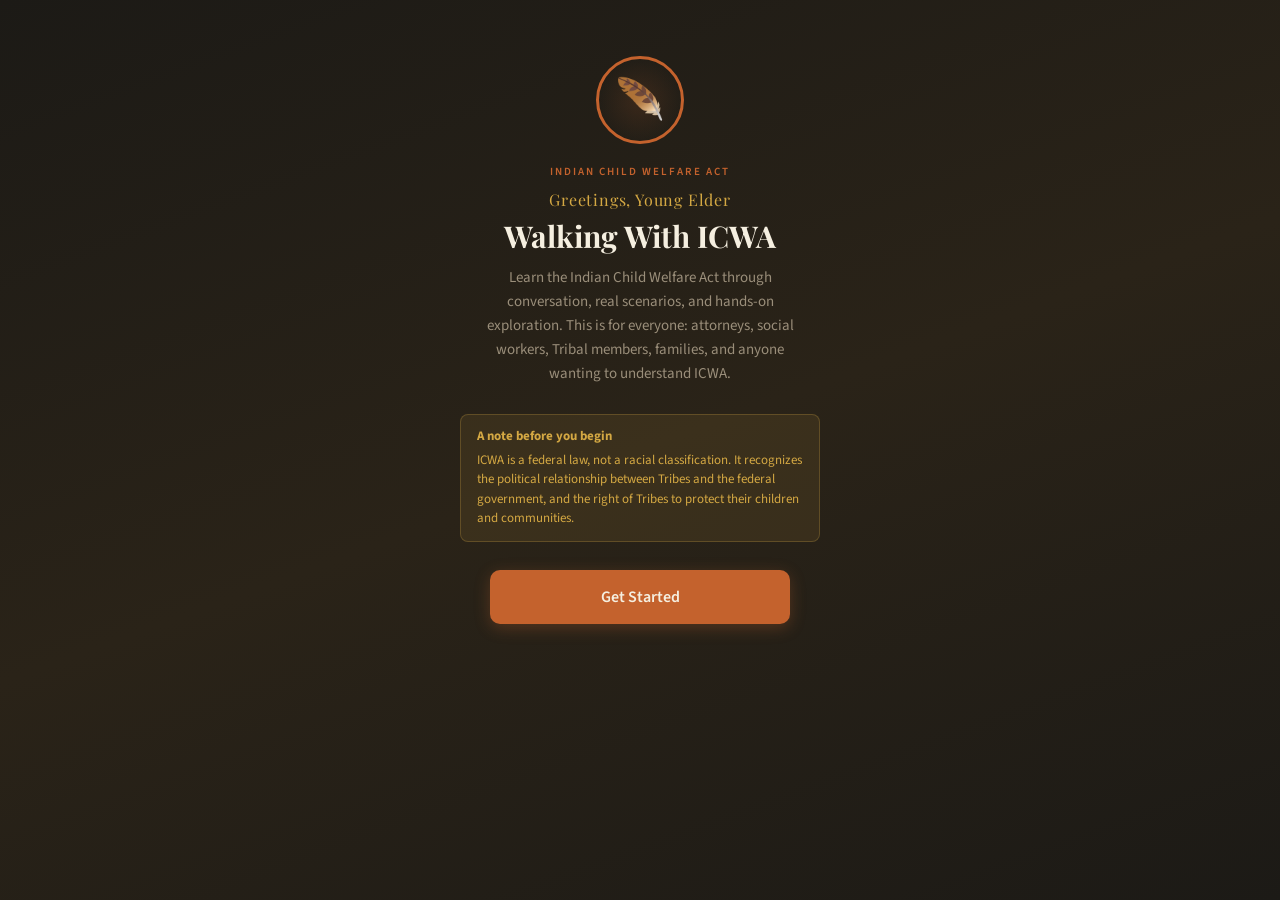
==== commit 1a12eb4c: "latest update" ====
--- a/index.html
+++ b/index.html
@@ -10,7 +10,7 @@
   /* Small supplement — resume prompt button row, not in style.css */
   .resume-btns { display: flex; flex-direction: column; gap: 8px; margin-top: 4px; }
 
-  /* Active Efforts special highlight — gold underline instead of blue */
+  /* Active Efforts special highlight gold underline instead of blue */
   .def-word-gold {
     font-weight: 600;
     color: var(--gold);
@@ -114,6 +114,82 @@
     transition: all 0.2s;
   }
   .explore-close:hover { color: var(--cream); }
+
+  /* ── Resources modal tabs ── */
+  .res-tabs {
+    display: flex;
+    border-bottom: 1px solid rgba(255,255,255,0.1);
+    padding: 0 20px;
+    gap: 4px;
+    flex-shrink: 0;
+  }
+  .res-tab {
+    flex: 1;
+    padding: 10px 0;
+    background: none;
+    border: none;
+    border-bottom: 2px solid transparent;
+    color: var(--light);
+    font-family: 'Source Sans 3', sans-serif;
+    font-size: 14px;
+    font-weight: 600;
+    cursor: pointer;
+    transition: color 0.2s, border-color 0.2s;
+    margin-bottom: -1px;
+  }
+  .res-tab.active {
+    color: var(--gold);
+    border-bottom-color: var(--gold);
+  }
+  .res-panel {
+    flex: 1;
+    overflow-y: auto;
+    -webkit-overflow-scrolling: touch;
+    overscroll-behavior-y: contain;
+    max-height: 52vh;
+  }
+
+  /* ── Outreach table ── */
+  .outreach-table {
+    padding: 4px 0 8px;
+  }
+  .outreach-row {
+    padding: 14px 20px;
+    border-bottom: 1px solid rgba(255,255,255,0.07);
+  }
+  .outreach-tribe {
+    font-family: 'Playfair Display', serif;
+    font-size: 15px;
+    color: var(--cream);
+    margin-bottom: 3px;
+  }
+  .outreach-dept {
+    font-size: 12px;
+    color: var(--light);
+    margin-bottom: 6px;
+  }
+  .outreach-phone {
+    display: inline-block;
+    font-size: 15px;
+    font-weight: 600;
+    color: var(--gold);
+    text-decoration: none;
+    margin-bottom: 5px;
+    border-bottom: 1px dashed rgba(212,168,67,0.5);
+  }
+  .outreach-phone:active { opacity: 0.7; }
+  .outreach-note {
+    font-size: 11px;
+    color: rgba(255,255,255,0.4);
+    line-height: 1.4;
+  }
+
+  /* Make the modal sheet a flex column so tab panels scroll inside it */
+  .modal-sheet {
+    display: flex !important;
+    flex-direction: column !important;
+  }
+  .modal-sheet .modal-close { flex-shrink: 0; }
 </style>
 </head>
 <body>
@@ -123,6 +199,7 @@
   <div class="welcome-hero">
     <div class="welcome-badge-ring"><span>🪶</span></div>
     <div class="welcome-eyebrow">Indian Child Welfare Act</div>
+    <div class="welcome-greeting">Greetings, Young Elder</div>
     <h1 class="welcome-title">Walking With ICWA</h1>
     <p class="welcome-subtitle">Learn the Indian Child Welfare Act through conversation, real scenarios, and hands-on exploration. This is for everyone: attorneys, social workers, Tribal members, families, and anyone wanting to understand ICWA.</p>
     <div class="welcome-note">
@@ -257,7 +334,7 @@
 
     <div class="section-label">Real Scenarios</div>
     <div class="category-cards">
-      <div class="category-card card-hypo" onclick="openSection('hypo0')">
+      <div class="category-card card-hypo" onclick="openSectionWithWarning('hypo0')">
         <div class="card-inner">
           <div class="card-emoji">📂</div>
           <div class="card-content">
@@ -269,7 +346,7 @@
           <div class="card-status status-available" id="status-hypo0">Start</div>
         </div>
       </div>
-      <div class="category-card card-hypo" onclick="openSection('hypo1')">
+      <div class="category-card card-hypo" onclick="openSectionWithWarning('hypo1')">
         <div class="card-inner">
           <div class="card-emoji">📂</div>
           <div class="card-content">
@@ -281,7 +358,7 @@
           <div class="card-status status-available" id="status-hypo1">Start</div>
         </div>
       </div>
-      <div class="category-card card-hypo" onclick="openSection('hypo2')">
+      <div class="category-card card-hypo" onclick="openSectionWithWarning('hypo2')">
         <div class="card-inner">
           <div class="card-emoji">📂</div>
           <div class="card-content">
@@ -361,6 +438,7 @@
       <div style="font-size:48px;margin-bottom:12px;">🪶</div>
       <h2 style="font-family:'Playfair Display',serif;font-size:22px;color:var(--cream);margin-bottom:8px;">Your Badges</h2>
       <p style="font-size:14px;color:var(--light);line-height:1.5;" id="badge-count-text">0 of 12 earned</p>
+      <p id="badge-message" style="font-size:14px;color:var(--gold);line-height:1.6;margin-top:6px;"> Open your heart and mind and explore everything we have to offer, Young Elder.</p>
     </div>
     <div class="badges-grid" id="badges-grid"></div>
     <div class="perception-card" style="text-align:center;">
@@ -415,39 +493,114 @@
   <div class="modal-sheet">
     <div class="modal-handle"></div>
     <div class="modal-title">📚 Resources</div>
-    <div class="modal-subtitle">Explore these materials to deepen your understanding of ICWA.</div>
-    <a class="resource-link" href="https://notebooklm.google.com/notebook/f80e477f-df76-4212-a3fa-c76956ee834d" target="_blank" rel="noopener noreferrer">
-      <div class="resource-icon">🗒️</div>
-      <div class="resource-info">
-        <div class="resource-name">ICWA Notebook</div>
-        <div class="resource-desc">Curated reference materials and notes on ICWA law and practice.</div>
-      </div>
-      <div class="resource-arrow">↗</div>
-    </a>
-    <a class="resource-link" href="https://turtletalk.blog/?s=ICWA" target="_blank" rel="noopener noreferrer">
-      <div class="resource-icon">🐢</div>
-      <div class="resource-info">
-        <div class="resource-name">Turtle Talk Blog — ICWA</div>
-        <div class="resource-desc">Legal analysis, news, and commentary on Indian law including ICWA from leading Tribal law scholars.</div>
-      </div>
-      <div class="resource-arrow">↗</div>
-    </a>
-    <a class="resource-link" href="https://www.supremecourt.gov/opinions/22pdf/21-376_7l48.pdf" target="_blank" rel="noopener noreferrer">
-      <div class="resource-icon">⚖️</div>
-      <div class="resource-info">
-        <div class="resource-name">Haaland v. Brackeen — Supreme Court Opinion</div>
-        <div class="resource-desc">The 2023 Supreme Court ruling upholding ICWA's constitutionality in a landmark decision for Tribal sovereignty.</div>
-      </div>
-      <div class="resource-arrow">↗</div>
-    </a>
-    <a class="resource-link" href="https://narf.org/nill/documents/icwa/state/montana/ag/1991.html" target="_blank" rel="noopener noreferrer">
-      <div class="resource-icon">🏔️</div>
-      <div class="resource-info">
-        <div class="resource-name">Montana AG Opinion on ICWA (1991)</div>
-        <div class="resource-desc">Montana Attorney General opinion addressing ICWA's application and state obligations under the Act.</div>
-      </div>
-      <div class="resource-arrow">↗</div>
-    </a>
+
+    <!-- Tab bar -->
+    <div class="res-tabs">
+      <button class="res-tab active" id="tab-resources" onclick="switchResTab('resources')">References</button>
+      <button class="res-tab" id="tab-outreach" onclick="switchResTab('outreach')">Outreach</button>
+    </div>
+
+    <!-- ── References panel ── -->
+    <div id="res-panel-resources" class="res-panel">
+      <div class="modal-subtitle" style="padding:0 20px 10px;">Explore these materials to deepen your understanding of ICWA.</div>
+      <a class="resource-link" href="https://notebooklm.google.com/notebook/f80e477f-df76-4212-a3fa-c76956ee834d" target="_blank" rel="noopener noreferrer">
+        <div class="resource-icon">🗒️</div>
+        <div class="resource-info">
+          <div class="resource-name">ICWA Notebook</div>
+          <div class="resource-desc">Curated reference materials and notes on ICWA law and practice.</div>
+        </div>
+        <div class="resource-arrow">↗</div>
+      </a>
+      <a class="resource-link" href="https://turtletalk.blog/?s=ICWA" target="_blank" rel="noopener noreferrer">
+        <div class="resource-icon">🐢</div>
+        <div class="resource-info">
+          <div class="resource-name">Turtle Talk Blog — ICWA</div>
+          <div class="resource-desc">Legal analysis, news, and commentary on Indian law including ICWA from leading Tribal law scholars.</div>
+        </div>
+        <div class="resource-arrow">↗</div>
+      </a>
+      <a class="resource-link" href="https://www.supremecourt.gov/opinions/22pdf/21-376_7l48.pdf" target="_blank" rel="noopener noreferrer">
+        <div class="resource-icon">⚖️</div>
+        <div class="resource-info">
+          <div class="resource-name">Haaland v. Brackeen — Supreme Court Opinion</div>
+          <div class="resource-desc">The 2023 Supreme Court ruling upholding ICWA's constitutionality in a landmark decision for Tribal sovereignty.</div>
+        </div>
+        <div class="resource-arrow">↗</div>
+      </a>
+      <a class="resource-link" href="https://narf.org/nill/documents/icwa/state/montana/ag/1991.html" target="_blank" rel="noopener noreferrer">
+        <div class="resource-icon">🏔️</div>
+        <div class="resource-info">
+          <div class="resource-name">Montana AG Opinion on ICWA (1991)</div>
+          <div class="resource-desc">Montana Attorney General opinion addressing ICWA's application and state obligations under the Act.</div>
+        </div>
+        <div class="resource-arrow">↗</div>
+      </a>
+    </div>
+
+    <!-- ── Outreach panel ── -->
+    <div id="res-panel-outreach" class="res-panel" style="display:none;">
+      <div class="modal-subtitle" style="padding:0 20px 12px;">Montana Tribal ICWA contacts. Tap a phone number to call.</div>
+      <div class="outreach-table">
+
+        <div class="outreach-row">
+          <div class="outreach-tribe">Blackfeet Nation</div>
+          <div class="outreach-dept">Child &amp; Family Services Division</div>
+          <a class="outreach-phone" href="tel:4063385171">(406) 338-5171</a>
+          <div class="outreach-note">P.O. Box 588, Browning — Old Tribal Court Bldg</div>
+        </div>
+
+        <div class="outreach-row">
+          <div class="outreach-tribe">Chippewa Cree Tribe (Rocky Boy's)</div>
+          <div class="outreach-dept">Montana Human Services</div>
+          <a class="outreach-phone" href="tel:4063954176">(406) 395-4176</a>
+          <div class="outreach-note">31 Agency Square, Box Elder</div>
+        </div>
+
+        <div class="outreach-row">
+          <div class="outreach-tribe">Confederated Salish &amp; Kootenai Tribes (CSKT)</div>
+          <div class="outreach-dept">Tribal Social Services Dept.</div>
+          <a class="outreach-phone" href="tel:4066752700">(406) 675-2700 ext. 1214</a>
+          <div class="outreach-note">P.O. Box 278, Pablo</div>
+        </div>
+
+        <div class="outreach-row">
+          <div class="outreach-tribe">Crow Nation</div>
+          <div class="outreach-dept">Apsaalooke Social &amp; Family Services</div>
+          <a class="outreach-phone" href="tel:4066384202">(406) 638-4202</a>
+          <div class="outreach-note">P.O. Box 1060, Crow Agency</div>
+        </div>
+
+        <div class="outreach-row">
+          <div class="outreach-tribe">Fort Belknap Indian Community</div>
+          <div class="outreach-dept">Social Services — ICWA Program</div>
+          <a class="outreach-phone" href="tel:4063538370">(406) 353-8370</a>
+          <div class="outreach-note">656 Agency Main St., Harlem</div>
+        </div>
+
+        <div class="outreach-row">
+          <div class="outreach-tribe">Fort Peck (Assiniboine &amp; Sioux)</div>
+          <div class="outreach-dept">Ft. Peck Tribal Court – Indian Child Welfare</div>
+          <a class="outreach-phone" href="tel:4067682402">(406) 768-2402</a>
+          <div class="outreach-note">P.O. Box 1072, Poplar</div>
+        </div>
+
+        <div class="outreach-row">
+          <div class="outreach-tribe">Little Shell Tribe of Chippewa Indians</div>
+          <div class="outreach-dept">Tribal Headquarters</div>
+          <a class="outreach-phone" href="tel:4063152400">(406) 315-2400</a>
+          <div class="outreach-note">511 Central Ave W, Great Falls — no dedicated reservation office; members dispersed statewide</div>
+        </div>
+
+        <div class="outreach-row" style="border-bottom:none;">
+          <div class="outreach-tribe">Northern Cheyenne Tribe</div>
+          <div class="outreach-dept">Human Services</div>
+          <a class="outreach-phone" href="tel:4064774828">(406) 477-4828</a>
+          <div class="outreach-note">P.O. Box 128, Lame Deer</div>
+        </div>
+
+      </div>
+    </div>
+
     <button class="modal-close" onclick="closeResources()">Close</button>
   </div>
 </div>
@@ -461,6 +614,37 @@
       <button class="reset-cancel" onclick="closeResetModal()">Cancel</button>
       <button class="reset-confirm" onclick="doReset()">Reset</button>
     </div>
+  </div>
+</div>
+
+<!-- ════════════ CONTENT WARNING MODAL ════════════ -->
+<div class="modal-overlay" id="content-warning-modal" onclick="closeContentWarning(event)">
+  <div class="modal-sheet">
+    <div class="modal-handle"></div>
+    <div class="modal-title">⚠️ A Note Before You Begin</div>
+
+    <div class="modal-subtitle" style="padding:0 20px 10px;">
+      Please read before continuing
+    </div>
+
+    <div style="padding:0 20px 20px;font-size:14px;color:var(--light);line-height:1.6;">
+      The following scenarios are fictional and created for educational purposes.
+
+      <br><br>
+
+      However, they are based on real-world situations involving children, families, and Tribal communities.
+
+      <br><br>
+
+      These scenarios may involve sensitive topics related to child welfare and vulnerable populations. Viewer discretion is advised.
+
+      <br><br>
+
+      Please engage with care and respect for the real experiences these situations reflect.
+    </div>
+
+    <button class="btn-primary" onclick="proceedAfterWarning()">Continue</button>
+    <button class="modal-close" onclick="closeContentWarning()">Go Back</button>
   </div>
 </div>
 
@@ -594,7 +778,11 @@
   'Respondent': 'The person (usually a parent) who must respond to allegations in a court case.',
   'Petitioner': 'The party who files the case. In DN cases, usually the state or county child welfare department.',
   'member': 'When a child\'s Tribal status is in question, the state court should seek information from the relevant Tribe(s) and respect their enrollment records and criteria. Tribal membership is a political classification — it is the Tribe\'s determination to make, not the court\'s.',
-  'eligible for membership': 'Tribes retain the power to define membership. Courts cannot override or re-define a Tribe\'s enrollment standards. If a child may be eligible, treat the case as an ICWA case and contact the Tribe to verify.'
+  'eligible for membership': 'Tribes retain the power to define membership. Courts cannot override or re-define a Tribe\'s enrollment standards. If a child may be eligible, treat the case as an ICWA case and contact the Tribe to verify.',
+  'Permanency Plan': 'A plan for where a child will live long-term and who will provide stable care. In ICWA cases, permanency planning should protect the child’s connection to family, Tribe, and community.',
+  'Permanence Plan': 'Another way people may refer to a permanency plan. It means the long-term plan for a child’s safe, stable placement and future care.',
+  'Burdens of Proof': 'The standard the court uses to decide how much evidence is needed to take action. In ICWA cases, the burden increases depending on the decision: clear and convincing evidence is required for foster care placement, and beyond a reasonable doubt is required to terminate parental rights.',
+  'Tribal Resolution': 'A formal decision or statement adopted by a Tribal government. In ICWA cases, a Tribal resolution may express the Tribe’s position, such as supporting placement with a relative, asserting jurisdiction, or outlining cultural considerations for the child.',
 };
 
 // ══════════════════════ BADGES ══════════════════════
@@ -620,7 +808,12 @@
   { year: "1969–1974", title: 'Crisis Documented', desc: 'The Association on American Indian Affairs found that 25 to 35 percent of all Indian children were being removed from their homes. Of those, 85 percent were placed outside their communities.' },
   { year: "1974", title: 'Senate Hearings Begin', desc: 'The U.S. Senate held hearings on Indian child welfare. Tribal leaders testified about caseworkers who made removal decisions based on ignorance and bias.' },
   { year: "November 8, 1978", title: 'ICWA Becomes Law', desc: 'Congress passed the Indian Child Welfare Act, establishing minimum federal standards for state custody proceedings involving Indian children. Tribal courts gained jurisdiction.' },
-  { year: "1990's", title: 'Early ICWA Protocols Established', desc: 'Montana AG Opinion No. 15 required full faith and credit to Tribal court judgments in Indian child custody proceedings and mandated qualified expert witness testimony before terminating parental rights.' },
+  {
+  year: "1991",
+  title: "Montana AG Opinion No. 15",
+  desc: "Montana clarified how ICWA must be applied in practice.",
+  detail: "The Montana Office of the Attorney General established key ICWA protocols: Full faith and credit to Tribal court judgments, qualified expert witness testimony before termination of parental rights, deference to Tribal membership determinations, and active application of ICWA standards."
+  },
   { year: "1990's", title: 'Montana ICWA Enacted', desc: 'Montana adopted its own state ICWA, offering stronger protections in some areas and clarifying responsibilities of state agencies and courts.' },
   { year: "2016", title: 'BIA Final Rule', desc: 'The Bureau of Indian Affairs issued comprehensive federal regulations (25 CFR Part 23), standardizing how ICWA must be implemented by states.' },
   { year: "2018–2019", title: 'Constitutional Challenge', desc: 'In Brackeen v. Zinke, a federal judge struck down parts of ICWA. The Fifth Circuit reversed, finding ICWA is based on political classification, not race.' },
@@ -641,6 +834,11 @@
       { text: "To testify about the Tribe's culture and whether keeping the child with the parent would cause harm", correct: true, feedback: "Exactly. A QEW must testify before a child can be placed in foster care or before parental rights can be terminated. The QEW has knowledge of the Tribe's culture and customs and helps the court understand whether continued custody is likely to result in serious harm." },
       { text: "To represent the child in court like a lawyer", correct: false, feedback: "That role belongs to a Guardian ad Litem (GAL). The QEW provides expert testimony about the Tribe's cultural standards before the court can decide about foster care or ending parental rights." },
       { text: "To make the final decision about where the child goes", correct: false, feedback: "The judge makes the final decision. But the QEW must testify before the court can order foster care or terminate parental rights. Their testimony helps the court understand the Tribal context." }
+    ]},
+    { guide: "Before we move on, there is an important point to remember: ICWA does not stop applying just because a case becomes a guardianship or adoption. Which statement is correct?", choices: [
+      { text: "ICWA only applies during foster care proceedings", correct: false, feedback: "Not quite. ICWA applies more broadly than foster care. It also applies in guardianships, pre-adoptive placements, and adoptions involving an Indian child." },
+      { text: "ICWA can still apply to guardianships and adoptions involving an Indian child", correct: true, feedback: "Exactly. ICWA is not limited to foster care. It also applies to guardianships, pre-adoptive placements, and adoptive placements involving an Indian child. Its protections continue throughout the life of the case." },
+      { text: "ICWA stops applying once parental rights are discussed", correct: false, feedback: "Actually, ICWA remains critically important when parental rights, guardianship, and adoption are at issue. Those are some of the most serious decisions a court can make." }
     ]},
     { guide: "Let us talk about evidence standards. For foster care placement, the court needs 'clear and convincing evidence' plus QEW testimony. For termination of parental rights, it needs something even higher. What is the standard for TPR?", choices: [
       { text: "Beyond a reasonable doubt, the same standard used in criminal cases", correct: true, feedback: "Right. TPR under ICWA requires beyond a reasonable doubt — the highest standard in American law, the same used in criminal cases. Congress set this high bar because ending the parent-child relationship is one of the most serious actions a court can take." },
@@ -660,9 +858,9 @@
   ],
   tribal: [
     { guide: "Welcome to the Tribal Government section. ICWA is based on a political relationship, not a racial one. Why is this distinction so important?", choices: [
-      { text: "Because Tribal membership is a political classification tied to sovereignty, like citizenship in a nation", correct: true, feedback: "Exactly. Tribes are sovereign nations with a government-to-government relationship with the United States. Tribal membership is a political classification, similar to citizenship. The Supreme Court confirmed this in Haaland v. Brackeen in 2023." },
-      { text: "Because it means ICWA only applies to some Indian people", correct: false, feedback: "The fundamental point is about political status. Tribal membership is a political classification based on sovereignty, not race. The Supreme Court upheld this in 2023." },
-      { text: "I am not sure why it matters", correct: false, feedback: "This is one of the most important things to understand. Tribal membership is political, not racial. The Supreme Court confirmed this in 2023 when it upheld ICWA 7-2. Understanding this protects ICWA from constitutional challenges." }
+      { text: "Because Tribal membership is a political classification tied to sovereignty and treaty relationships with the United States, like citizenship in a nation", correct: true, feedback: "Exactly. Tribes are sovereign nations with inherent authority that predates the United States. Their sovereignty is recognized through treaties and a government-to-government relationship. Tribal membership is a political classification, similar to citizenship. The Supreme Court confirmed this in Haaland v. Brackeen in 2023." },
+      { text: "Because it means ICWA only applies to some Indian people", correct: false, feedback: "Not quite. The key point is that Tribal membership is political, not racial. It is based on sovereignty and the government-to-government relationship between Tribes and the United States, not on who someone is racially." },
+      { text: "I am not sure why it matters", correct: false, feedback: "This distinction is critical. Tribal membership is a political classification tied to sovereignty and treaty relationships, not race. The Supreme Court confirmed this in 2023 when it upheld ICWA." }
     ]},
     { guide: "Each Tribe designates a specific person to receive ICWA notices — the ICWA Designated Agent. Why is proper notice to the Tribe so critical?", choices: [
       { text: "Because the Tribe has a right to know about the case and participate in decisions about their children", correct: true, feedback: "Correct. Notice is one of ICWA's core protections. Without it, the Tribe cannot intervene, request transfer, participate in placement decisions, or provide a QEW. If notice was not properly given, the entire proceeding can be invalidated." },
@@ -673,6 +871,11 @@
       { text: "When the child lives on or is domiciled on the reservation, or is a ward of the Tribal court", correct: true, feedback: "Right. In these situations, the state court cannot hear the case at all. This reflects the principle that Tribes are best positioned to make decisions about their own Indian children within their own territory." },
       { text: "Tribal courts always have exclusive jurisdiction over Indian children", correct: false, feedback: "Not quite. Exclusive jurisdiction applies when the child lives on or is domiciled on the reservation, or is a ward of the Tribal court. For off-reservation Indian children, jurisdiction may be concurrent." },
       { text: "Only when both parents are Tribal members", correct: false, feedback: "Jurisdiction depends on where the child lives or is domiciled, not on both parents being members." }
+    ]},
+    { guide: "A Tribe submits a Tribal Resolution to the court stating that a child should be placed with extended family. What does this represent?", choices: [
+      { text: "A suggestion the court can ignore if it disagrees", correct: false, feedback: "Not quite. While courts ultimately make decisions, a Tribal resolution represents the Tribe’s sovereign position and should be taken seriously, especially under ICWA’s requirements for Tribal involvement." },
+      { text: "The Tribe’s formal position based on its sovereign authority", correct: true, feedback: "Correct. A Tribal resolution reflects the Tribe’s official position as a sovereign government. Under ICWA, Tribal input is essential and must be meaningfully considered by the court." },
+      { text: "A document only used in Tribal court, not state court", correct: false, feedback: "Actually, Tribal resolutions can be submitted in state court proceedings. They are an important way Tribes communicate their position in ICWA cases." }
     ]},
     { guide: "Tribes can also establish their own placement preferences by Tribal resolution. Why would a Tribe do this?", choices: [
       { text: "To reflect the Tribe's own cultural values, family structures, and community standards", correct: true, feedback: "Exactly. ICWA allows Tribes to establish different placement preferences by resolution. Each Tribe has unique culture and family structures. This is Tribal sovereignty in action." },
@@ -691,6 +894,11 @@
       { text: "They are basically the same thing", correct: false, feedback: "They are not. Reasonable efforts generally means offering services and referrals. Active efforts is a higher bar — it means actively helping the Indian family, not just pointing them toward resources." },
       { text: "Active efforts means the family has to do more work", correct: false, feedback: "Actually the opposite. Active efforts places the greater responsibility on the department. The work falls on the system, not the family." }
     ]},
+    { guide: "In ICWA cases, who is responsible for making sure the state has met its burden, including providing Active Efforts, before removing a child or keeping them out of the home?", choices: [
+      { text: "The parents, because they must prove they deserve to keep custody", correct: false, feedback: "Not quite. Under ICWA, the burden is not on the parents. The state must prove it has made Active Efforts and met the higher legal standard required by law." },
+      { text: "The judge, who must hold the state accountable and make sure it has met ICWA’s higher requirements, including Active Efforts", correct: true, feedback: "Exactly. ICWA places a higher burden on the state, including the requirement to provide Active Efforts. The judge is responsible for making sure the state actually meets that burden before approving removal or continued placement." },
+      { text: "The Tribe alone, because only the Tribe decides whether Active Efforts were enough", correct: false, feedback: "The Tribe plays a critical role, but the judge is responsible for applying the law. The court must ensure the state has made Active Efforts and met ICWA’s requirements." }
+    ]},
     { guide: "When an Indian child cannot stay with their parents, ICWA spells out placement preferences. For foster care, what is the preferred order?", choices: [
       { text: "Extended family, then a Tribal foster home, then an Indian foster home, then a tribally approved institution", correct: true, feedback: "That is the correct order. Each option must be considered in order before moving to the next." },
       { text: "Whoever the court thinks is the best fit", correct: false, feedback: "ICWA does not leave placement up to general discretion. It establishes a specific order. The court can only deviate with documented good cause." },
@@ -744,7 +952,7 @@
 // ══════════════════════ HYPOTHETICALS ══════════════════════
 const hypoDialogues = [
   [
-    { guide: "Let me tell you about A.N. He is 7 years old and affiliated with the Blackfeet Tribe. He was removed from his mother due to substance use and homelessness. He has been in foster care for 12 months with a non-Indian, non-kin family. His mother has a large extended family, but the Department has not explored any of them. Now they have filed a permanency plan with a concurrent plan of adoption by the foster family. What is the first ICWA concern you notice?", choices: [
+    { guide: "Let me tell you about A.N. He is 7 years old and affiliated with the Blackfeet Tribe. He was removed from his mother due to substance use and houselessness. He has been in foster care for 12 months with a non-Indian, non-kin family. His mother has a large extended family, but the Department has not explored any of them. Now they have filed a permanency plan with a concurrent plan of adoption by the foster family. What is the first ICWA concern you notice?", choices: [
       { text: "The Department has not explored placement with A.N.'s extended family, violating placement preferences", correct: true, feedback: "That is the biggest red flag. ICWA placement preferences put extended family first. The Department has not even explored whether any of them could provide placement. Skipping this step is a serious ICWA violation." },
       { text: "The father should have been contacted first", correct: false, feedback: "Contacting the father is important, but the most immediate concern is that the Department failed to explore extended family placement at all during 12 months." },
       { text: "Twelve months in foster care is too long", correct: false, feedback: "The length is concerning, but the core issue is that during those 12 months, the Department failed to search for extended family or preferred placements." }
@@ -754,11 +962,11 @@
       { text: "Just sending the Tribe the paperwork about the case", correct: false, feedback: "Consultation means active engagement, not just sending papers. It requires working together to identify Indian family, services, and plans." },
       { text: "Asking the Tribe if they want to take over the case", correct: false, feedback: "Consultation is broader than offering to hand off the case. It should include identifying family placements, services, and planning together." }
     ]},
-    { guide: "The permanency plan proposes adoption by the non-Indian foster family. Under ICWA, what must be true for this to go forward?", choices: [
-      { text: "The Department must show good cause to deviate from placement preferences and prove a diligent search was done", correct: true, feedback: "Exactly. Since the Department never explored extended family, they cannot claim preferred placements are unavailable. This permanency plan has serious ICWA problems." },
-      { text: "The foster family just needs to have bonded with the child", correct: false, feedback: "Bonding does not override ICWA placement preferences. A bond that formed because the Department failed to follow ICWA is not good cause." },
-      { text: "Nothing special, adoption is the best outcome for Indian children in foster care", correct: false, feedback: "In ICWA cases, adoption must follow placement preferences. Best interest includes maintaining cultural and family connections." }
-    ]}
+{ guide: "The permanency plan proposes adoption by the non-Indian foster family. A.N. has now bonded with them after 12 months in placement. Under ICWA, what must be shown before this can go forward?", choices: [
+    { text: "The Department must show good cause to deviate from ICWA placement preferences and prove a diligent search was done for preferred placements", correct: true, feedback: "Exactly. Under ICWA, adoption must follow placement preferences unless the Department can show good cause to depart from them. That also requires proof that a diligent search was made for extended family and other preferred placements. Since extended family was never explored here, the permanency plan has serious ICWA problems. A bond that formed after failing to follow ICWA does not excuse that failure." },
+    { text: "The foster family just needs to have bonded with the child", correct: false, feedback: "Bonding alone does not override ICWA placement preferences. Especially where the Department failed to follow ICWA, a bond that formed in that placement cannot be used as justification to stay outside preferred placements." },
+    { text: "Nothing special, adoption is the best outcome for Indian children in foster care", correct: false, feedback: "Not quite. ICWA requires that adoption follow placement preferences unless there is legally sufficient good cause to deviate. The Department must also show it conducted a diligent search. Best interest under ICWA includes maintaining family, Tribal, and cultural connections." }
+  ]}
   ],
   [
     { guide: "Meet E.L. He is 4 years old and an enrolled Crow Tribe member. He was removed from his mother. His father, D.T., lives nearby in a studio apartment, works early morning shifts, is steadily employed, and has no CPS history. Despite this, the Department is refusing placement with D.T., citing work hours and apartment size. What is the ICWA issue?", choices: [
@@ -822,7 +1030,7 @@
     ]
   },
   { num: 'Step 6', title: 'Qualified Expert Witness', text: 'Before the court can order foster care, a QEW must testify that continued custody is likely to cause serious harm to the Indian child. Work with the Tribe to identify an appropriate QEW.', action: false },
-  { num: 'Step 7', title: 'Ongoing Compliance', text: 'ICWA compliance is not a one-time checklist. Continue active efforts, maintain Tribal consultation, follow placement preferences, and ensure every hearing considers ICWA requirements.', action: false },
+  { num: 'Step 7', title: 'Ongoing Compliance', text: 'ICWA compliance is not a one-time checklist. Continued active efforts, maintain Tribal consultation, follow placement preferences, and ensure every hearing considers ICWA requirements.', action: false },
   { num: 'Step 8', title: 'Permanency Planning', text: 'If reunification is not possible, any permanency plan must follow ICWA adoptive placement preferences. Good cause must be documented to deviate. The Tribe must be consulted.', action: false },
   {
     num: 'Action',
@@ -863,10 +1071,21 @@
 function renderTimeline() {
   const c = document.getElementById('timeline-container');
   if (c.children.length > 0) return;
+
   timelineEvents.forEach(evt => {
     const div = document.createElement('div');
     div.className = 'tl-item';
-    div.innerHTML = `<div class="tl-dot">◆</div><div class="tl-year">${evt.year}</div><div class="tl-text">${evt.title}</div><div class="tl-tap">Tap to learn more</div><div class="tl-detail">${evt.desc}</div>`;
+
+    const detailText = evt.detail ? evt.detail : evt.desc;
+
+    div.innerHTML = `
+      <div class="tl-dot">◆</div>
+      <div class="tl-year">${evt.year}</div>
+      <div class="tl-text">${evt.title}</div>
+      <div class="tl-tap">Tap to learn more</div>
+      <div class="tl-detail">${detailText}</div>
+    `;
+
     div.addEventListener('click', () => div.classList.toggle('expanded'));
     c.appendChild(div);
   });
@@ -936,11 +1155,18 @@
   document.getElementById('popup-badge-name').textContent = badge.name;
   document.getElementById('popup-badge-desc').textContent = badge.desc;
   document.getElementById('badge-popup').classList.add('show');
+  updateBadgeMessage();
 }
 function closeBadgePopup() { document.getElementById('badge-popup').classList.remove('show'); }
 
 // ══════════════════════ RESOURCES / RESET MODALS ══════════════════════
 function openResources() { document.getElementById('resources-modal').classList.add('show'); }
+function switchResTab(tab) {
+  ['resources','outreach'].forEach(t => {
+    document.getElementById('tab-' + t).classList.toggle('active', t === tab);
+    document.getElementById('res-panel-' + t).style.display = t === tab ? '' : 'none';
+  });
+}
 function closeResources(event) {
   if (!event || event.target === document.getElementById('resources-modal'))
     document.getElementById('resources-modal').classList.remove('show');
@@ -956,6 +1182,7 @@
   state.currentStep = 0; state.dialogueHistory = []; state.results = []; state.defLookupCount = 0;
   const tl = document.getElementById('timeline-container'); if (tl) tl.innerHTML = '';
   closeResetModal(); showScreen('screen-hub');
+  updateBadgeMessage();
 }
 
 // ══════════════════════ EXPLORE MORE MODAL ══════════════════════
@@ -1103,10 +1330,24 @@
   return sectionDialogues[state.currentSection] || [];
 }
 
+// ══════════════════════ Question Counter ══════════════════════
+function getQuestionNumber() {
+  const data = getDialogueData();
+  if (!data || !Array.isArray(data)) return 1;
+
+  let count = 0;
+  for (let i = 0; i <= state.currentStep; i++) {
+    if (data[i] && data[i].choices) count++;
+  }
+
+  return count > 0 ? count : 1;
+}
+
 function renderStep() {
   const data = getDialogueData();
-  if (state.currentStep >= data.length) { showResults(); return; }
+  if (state.currentStep > data.length) { showResults(); return; }
   const step = data[state.currentStep];
+  const questionNumber = getQuestionNumber();
   const total = data.length;
   document.getElementById('dialogue-progress').style.width = ((state.currentStep) / total * 100) + '%';
   document.getElementById('dialogue-progress-text').textContent = (state.currentStep + 1) + '/' + total;
@@ -1122,7 +1363,7 @@
     area.innerHTML += `<div class="msg ${h.wasCorrect ? 'msg-success' : 'msg-wrong'}">${insertDefs(h.feedback)}</div>`;
   });
 
-  area.innerHTML += `<div class="msg msg-guide"><div class="guide-avatar">🪶</div><div class="msg-bubble">${insertDefs(step.guide)}</div></div>`;
+  area.innerHTML += `<div class="msg msg-guide"><div class="guide-avatar">🪶</div><div class="msg-bubble"><strong>Question ${questionNumber}.</strong><br>${insertDefs(step.guide)}</div></div>`;
 
   step.choices.forEach((c, i) => {
     const btn = document.createElement('button');
@@ -1148,41 +1389,108 @@
     if (i === idx && !choice.correct) btn.classList.add('wrong');
   });
 
-  state.dialogueHistory.push({ guide: step.guide, chosen: choice.text, wasCorrect: choice.correct, feedback: choice.feedback });
-  state.results.push({ q: step.guide.substring(0, 100) + '...', chosen: choice.text, correct: choice.correct, correctText: step.choices.find(c => c.correct).text });
-
-  if (!state.currentSection.startsWith('hypo') && state.sectionProgress[state.currentSection] !== undefined)
+  state.dialogueHistory.push({
+    guide: step.guide,
+    chosen: choice.text,
+    wasCorrect: choice.correct,
+    feedback: choice.feedback
+  });
+
+  state.results.push({
+    q: step.guide.substring(0, 100) + '...',
+    chosen: choice.text,
+    correct: choice.correct,
+    correctText: step.choices.find(c => c.correct).text
+  });
+
+  if (!state.currentSection.startsWith('hypo') && state.sectionProgress[state.currentSection] !== undefined) {
     state.sectionProgress[state.currentSection] = Math.round(((state.currentStep + 1) / data.length) * 100);
-
-  // Auto-save after every answer
+  }
+
   saveSession(state.currentSection);
 
   setTimeout(() => {
+    // Show the selected answer immediately in blue
+    const answer = document.createElement('div');
+    answer.className = 'msg msg-user';
+    answer.innerHTML = `<div class="msg-bubble">${choice.text}</div>`;
+    area.appendChild(answer);
+
+    // Then show feedback
     const fb = document.createElement('div');
     fb.className = 'msg ' + (choice.correct ? 'msg-success' : 'msg-wrong');
     fb.innerHTML = insertDefs(choice.feedback);
     area.appendChild(fb);
-    requestAnimationFrame(() => requestAnimationFrame(() => { area.scrollTop = area.scrollHeight + 999; }));
+
+    requestAnimationFrame(() => requestAnimationFrame(() => {
+      area.scrollTop = area.scrollHeight + 999;
+    }));
 
     setTimeout(() => {
       bar.innerHTML = '';
       const cont = document.createElement('button');
       cont.className = 'continue-btn';
-      cont.textContent = state.currentStep < data.length - 1 ? 'Continue →' : 'See Results';
-      cont.onclick = () => { state.currentStep++; saveSession(state.currentSection); renderStep(); };
+
+      if (state.currentStep < data.length - 1) {
+        cont.textContent = 'Continue →';
+        cont.onclick = () => {
+          state.currentStep++;
+          saveSession(state.currentSection);
+          renderStep();
+        };
+      } else {
+        cont.textContent = 'See Results';
+        cont.onclick = () => {
+          state.currentStep++;
+          saveSession(state.currentSection);
+          showResults();
+        };
+      }
+
       bar.appendChild(cont);
     }, 200);
   }, 150);
 }
 
 function exitDialogue() {
-  // Save mid-session position before navigating away
+
   if (state.currentSection && state.currentSection !== 'case-builder' && state.currentStep > 0)
     saveSession(state.currentSection);
   showScreen('screen-hub');
 }
 
 // ══════════════════════ RESULTS ══════════════════════
+
+function buildReviewHTML() {
+  if (!state.dialogueHistory || state.dialogueHistory.length === 0) {
+    return `<div class="perception-card"><p>No review data available yet.</p></div>`;
+  }
+
+  return state.dialogueHistory.map((item, index) => `
+    <div class="perception-card" style="text-align:left;">
+      <div style="font-size:12px; letter-spacing:0.08em; text-transform:uppercase; color:var(--gold); margin-bottom:8px;">
+        Question ${index + 1}
+      </div>
+
+      <div style="font-family:'Playfair Display',serif; font-size:16px; color:var(--cream); margin-bottom:10px; line-height:1.5;">
+        ${insertDefs(item.guide)}
+      </div>
+
+      <div style="margin-bottom:10px;">
+        <div style="font-size:11px; text-transform:uppercase; letter-spacing:0.06em; color:var(--light); margin-bottom:4px;">
+          Your Answer
+        </div>
+        <div class="msg msg-user" style="max-width:100%;">
+          <div class="msg-bubble">${insertDefs(item.chosen)}</div>
+        </div>
+      </div>
+
+      <div class="${item.wasCorrect ? 'msg-success' : 'msg-wrong'}" style="max-width:100%;">
+        ${insertDefs(item.feedback)}
+      </div>
+    </div>
+  `).join('');
+}
 function showResults() {
   const section = state.currentSection;
   const correct = state.results.filter(r => r.correct).length;
@@ -1190,14 +1498,18 @@
   const pct = Math.round((correct / total) * 100);
   const passed = pct >= 80;
 
-  clearSession(section); // run complete — remove saved session
+  const reviewHTML = buildReviewHTML();
+
+  clearSession(section);
 
   if (section.startsWith('hypo')) {
     awardBadge('hypo' + (parseInt(section.replace('hypo', '')) + 1));
     state.sectionDone[section] = true;
   } else if (sectionDialogues[section]) {
     if (passed) {
-      awardBadge(section); state.sectionDone[section] = true; state.sectionProgress[section] = 100;
+      awardBadge(section);
+      state.sectionDone[section] = true;
+      state.sectionProgress[section] = 100;
       const mainSections = ['courthouse', 'tribal', 'household', 'court-knowledge'];
       if (mainSections.every(s => state.sectionDone[s])) awardBadge('all-sections');
     } else {
@@ -1206,9 +1518,19 @@
   }
 
   let headline, icon, msg;
-  if (pct === 100) { icon = '🌟'; headline = 'Perfect Score!'; msg = 'You got every single one right. Excellent understanding.'; }
-  else if (passed) { icon = '✅'; headline = 'Section Complete'; msg = 'Good work. Review any missed items below to strengthen your knowledge.'; }
-  else { icon = '📋'; headline = 'Keep Going'; msg = 'A great start. Score 80% or higher to earn your badge for this section.'; }
+  if (pct === 100) {
+    icon = '🌟';
+    headline = 'Perfect Score!';
+    msg = 'You got every single one right. Excellent understanding.';
+  } else if (passed) {
+    icon = '✅';
+    headline = 'Section Complete';
+    msg = 'Good work. Review any missed items below to strengthen your knowledge.';
+  } else {
+    icon = '📋';
+    headline = 'Keep Going';
+    msg = 'A great start. Score 80% or higher to earn your badge for this section.';
+  }
 
   const retryNudge = (!section.startsWith('hypo') && !passed) ? `
     <div class="retry-nudge">
@@ -1222,20 +1544,34 @@
     <h2 class="results-title">${headline}</h2>
     <p class="results-subtitle">${correct} of ${total} correct — ${pct}%</p>
     ${retryNudge}
+
     <div class="results-score">
       <div class="score-row"><span class="score-label">Questions</span><span class="score-val">${total}</span></div>
       <div class="score-row"><span class="score-label">Correct</span><span class="score-val" style="color:var(--success)">${correct}</span></div>
       <div class="score-row"><span class="score-label">Missed</span><span class="score-val" style="color:${total-correct>0?'var(--red)':'var(--light)'}">${total-correct}</span></div>
     </div>
+
     <div style="margin-bottom:12px;font-size:14px;color:var(--light);text-align:center;">${msg}</div>
+
     ${state.results.filter(r => !r.correct).map(r => `
       <div class="review-item missed">
         <div class="review-item-q">${r.q}</div>
         <div class="review-item-a">✓ Correct answer: ${r.correctText}</div>
-      </div>`).join('')}
+      </div>
+    `).join('')}
+
+    <div class="perception-card" style="margin-top:18px;">
+      <div class="card-title" style="text-align:center;">Full Review</div>
+      <p style="text-align:center; margin-bottom:12px;">
+        Here is every question, your answer, and the explanation.
+      </p>
+      ${reviewHTML}
+    </div>
+
     <button class="btn-primary" onclick="showScreen('screen-hub')" style="margin-top:20px;margin-bottom:10px;">Back to Home</button>
     <button class="btn-secondary" onclick="retrySection()" style="margin-bottom:10px;">↺ Retry This Section</button>
   `;
+
   showScreen('screen-results');
 }
 
@@ -1254,8 +1590,6 @@
   area.innerHTML += `<div class="msg msg-guide"><div class="guide-avatar">🪶</div><div class="msg-bubble">${insertDefs('Let me walk you through building an ICWA case from start to finish. Each step is essential.')}</div></div>`;
 
   caseBuilderSteps.forEach(step => {
-    // For Step 1, the text already has inline HTML spans — use it directly without running insertDefs
-    // (which would double-wrap). For all other steps, run insertDefs normally.
     const isStep1 = step.num === 'Step 1';
     const bodyText = isStep1 ? step.text : insertDefs(step.text);
     const listHTML = step.list ? `<ul class="case-step-list">${step.list.map(item => `<li>${item}</li>`).join('')}</ul>` : '';
@@ -1273,6 +1607,51 @@
   requestAnimationFrame(() => requestAnimationFrame(() => { area.scrollTop = 0; }));
 }
 
+// ══════════════════════ Badge Message ══════════════════════
+function updateBadgeMessage() {
+  const earnedCount = Object.keys(state.badges).length;
+  const msgEl = document.getElementById('badge-message');
+
+  if (!msgEl) return;
+
+  let message = "";
+
+  if (earnedCount <= 2) {
+    message = "Open your heart and mind and explore everything we have to offer, Young Elder.";
+  } else if (earnedCount <= 5) {
+    message = "Wonderful efforts, Young Elder! Keep going!";
+  } else if (earnedCount <= 8) {
+    message = "You are walking a strong path, Young Elder. Your understanding is growing.";
+  } else if (earnedCount <= 11) {
+    message = "Your dedication honors the journey, Young Elder. You are nearly there.";
+  } else {
+    message = "You carry this knowledge forward now, Young Elder. Well done.";
+  }
+
+  msgEl.textContent = message;
+}
+
+let pendingSection = null;
+
+function openSectionWithWarning(sectionKey) {
+  pendingSection = sectionKey;
+  document.getElementById('content-warning-modal').classList.add('show');
+}
+
+function proceedAfterWarning() {
+  document.getElementById('content-warning-modal').classList.remove('show');
+  if (pendingSection) {
+    openSection(pendingSection);
+    pendingSection = null;
+  }
+}
+
+function closeContentWarning(e) {
+  if (e && e.target !== e.currentTarget) return;
+  document.getElementById('content-warning-modal').classList.remove('show');
+  pendingSection = null;
+}
+
 renderHub();
 </script>
 </body>
--- a/style.css
+++ b/style.css
@@ -69,6 +69,7 @@
     50% { box-shadow: 0 0 48px rgba(196,98,45,0.4); }
   }
   .welcome-eyebrow { font-size: 11px; letter-spacing: 0.18em; text-transform: uppercase; color: var(--clay); margin-bottom: 10px; font-weight: 600; }
+  .welcome-greeting { font-family: 'Playfair Display', serif;font-size: 16px;color: var(--gold);margin-bottom: 8px;letter-spacing: 0.05em;}
   .welcome-title { font-family: 'Playfair Display', serif; font-size: 30px; line-height: 1.2; color: var(--cream); margin-bottom: 12px; }
   .welcome-subtitle { font-size: 15px; color: var(--light); line-height: 1.6; max-width: 340px; margin: 0 auto 28px; }
   .welcome-note { background: rgba(212,168,67,0.1); border: 1px solid rgba(212,168,67,0.25); border-radius: 8px; padding: 12px 16px; font-size: 13px; color: var(--gold); max-width: 360px; margin: 0 auto 28px; text-align: left; line-height: 1.5; }
